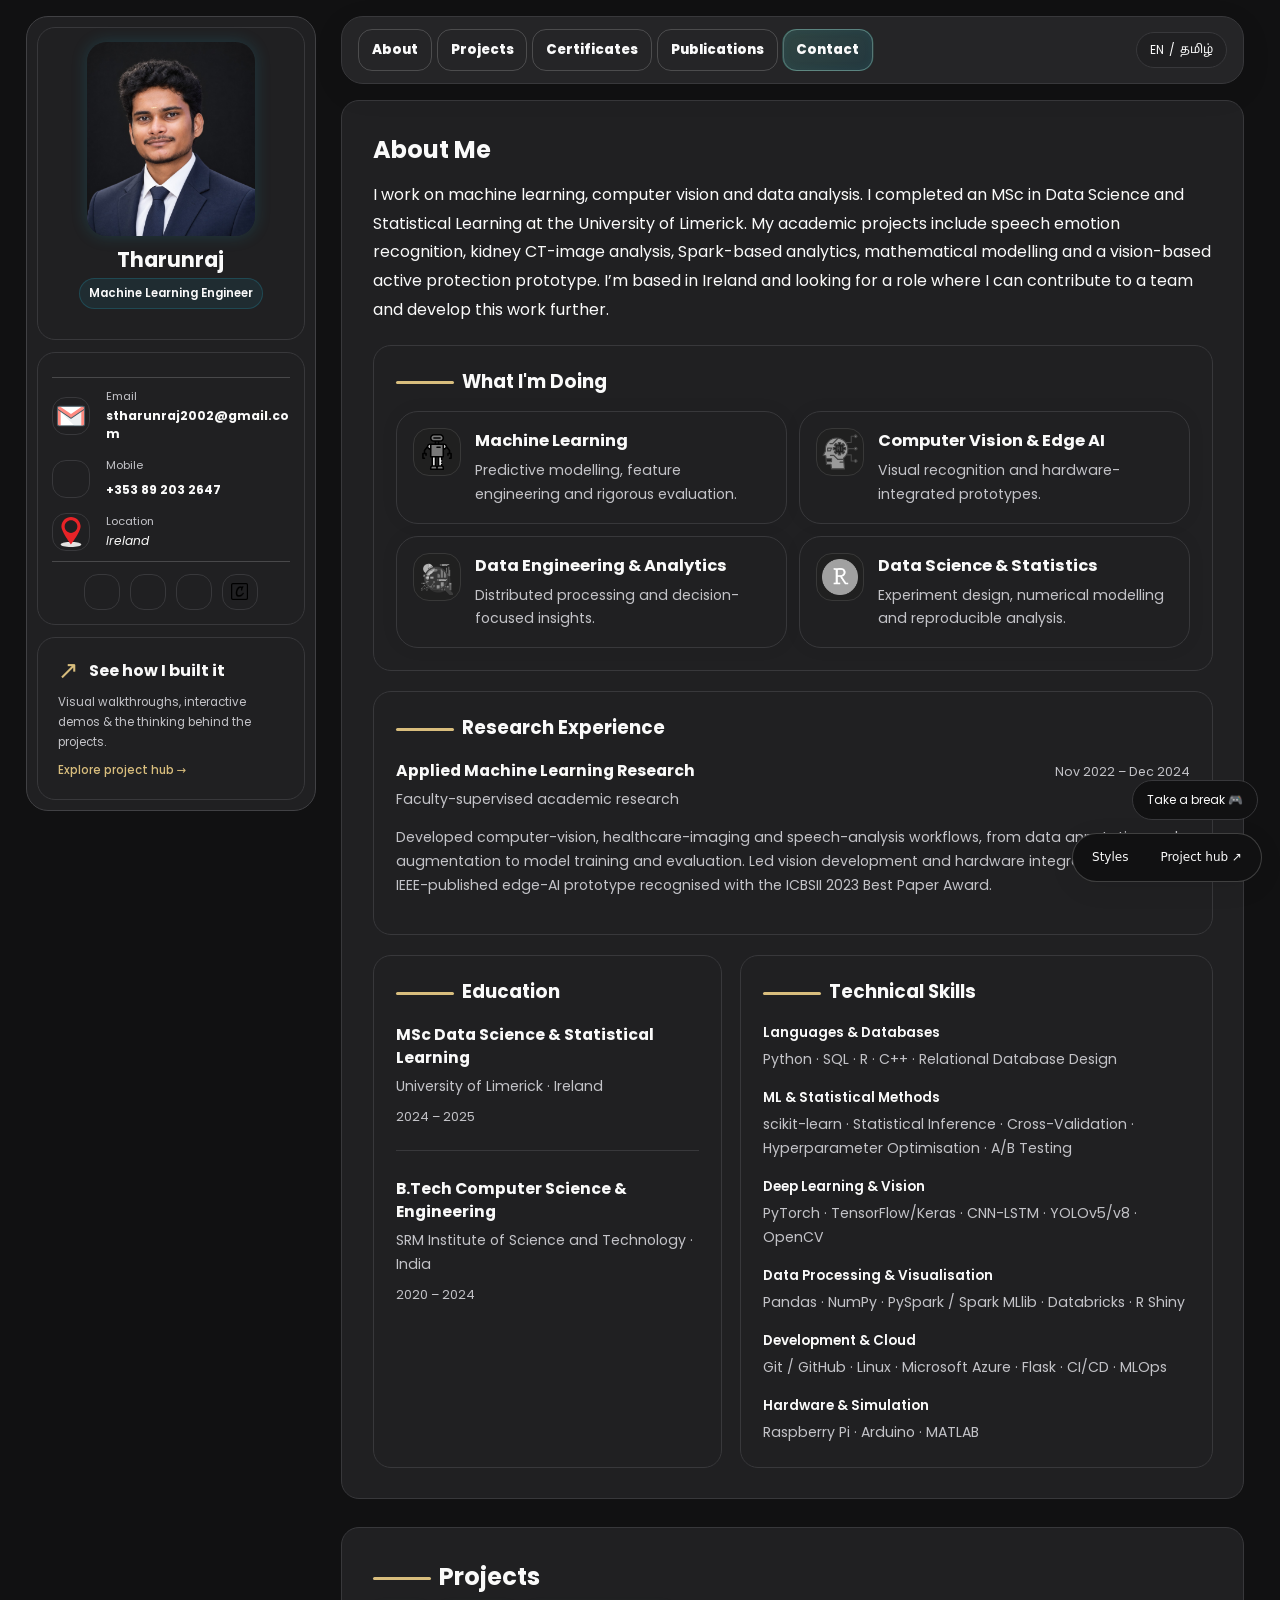
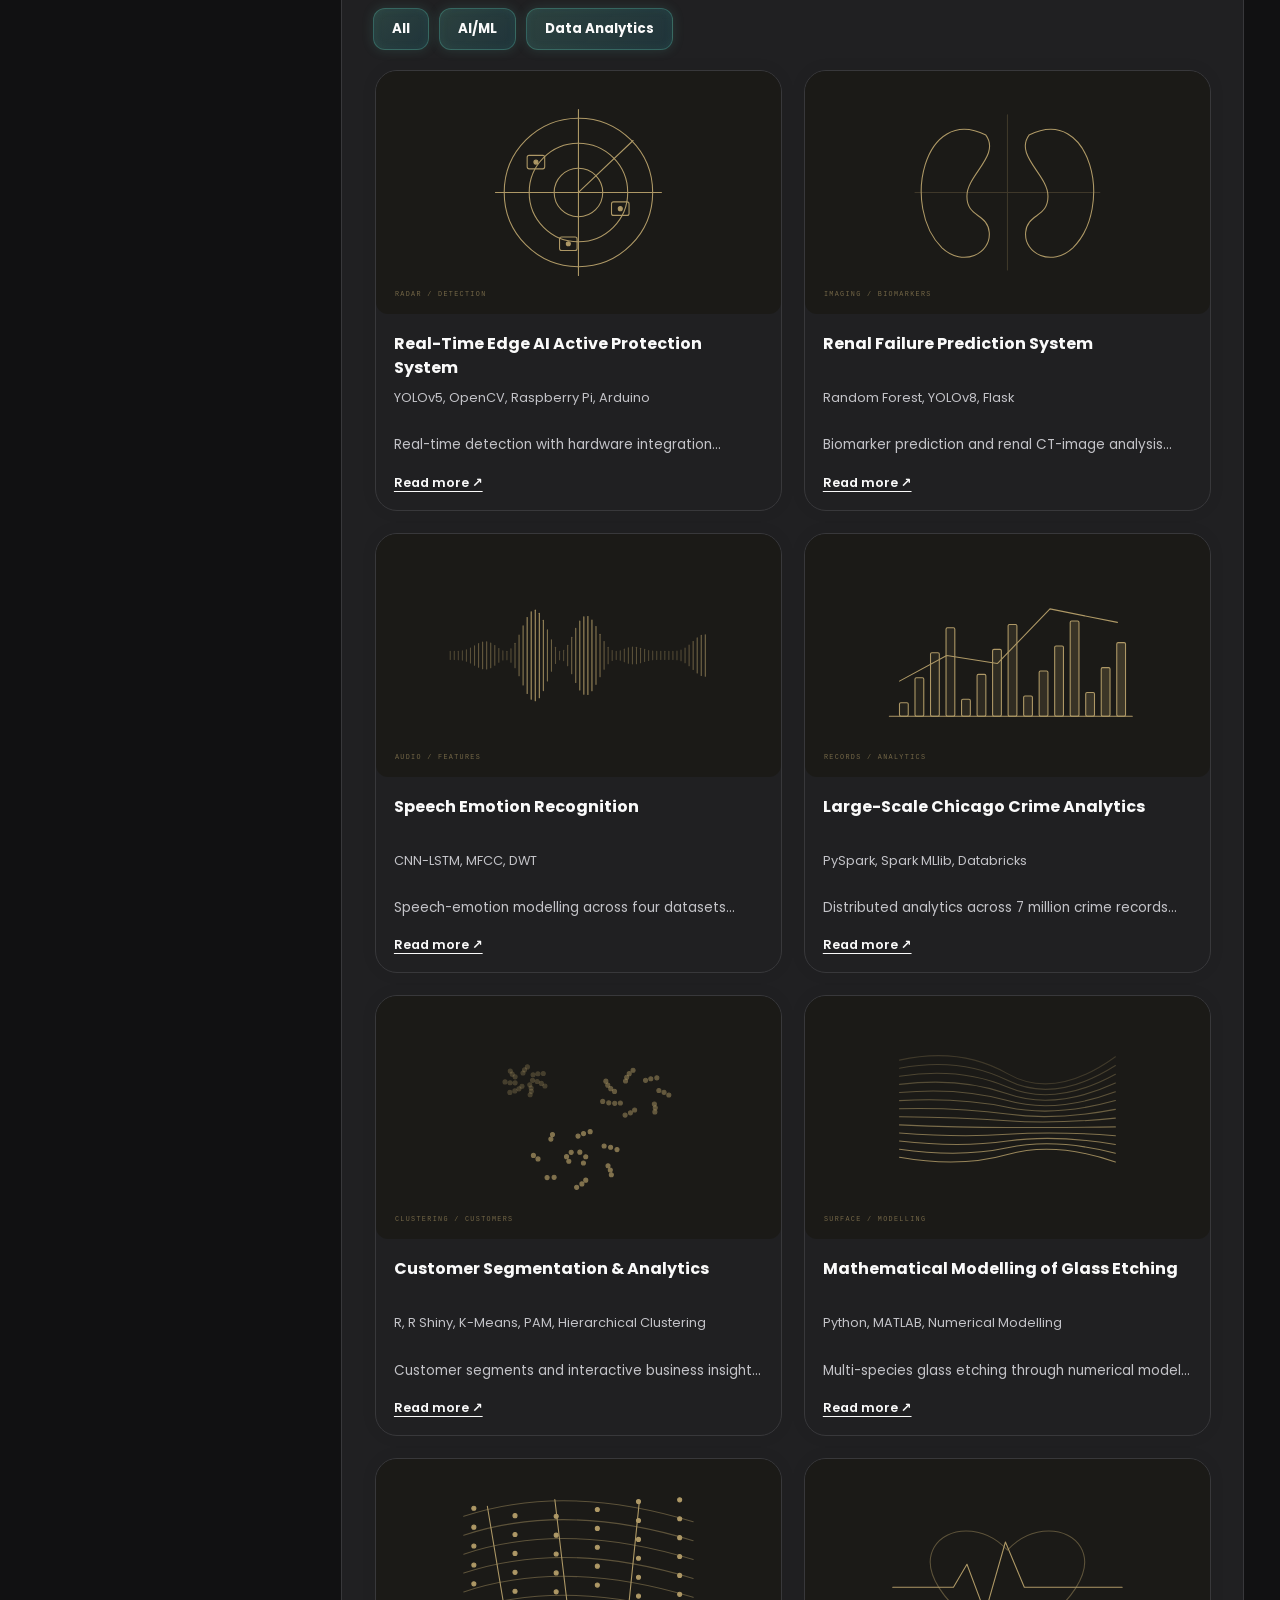
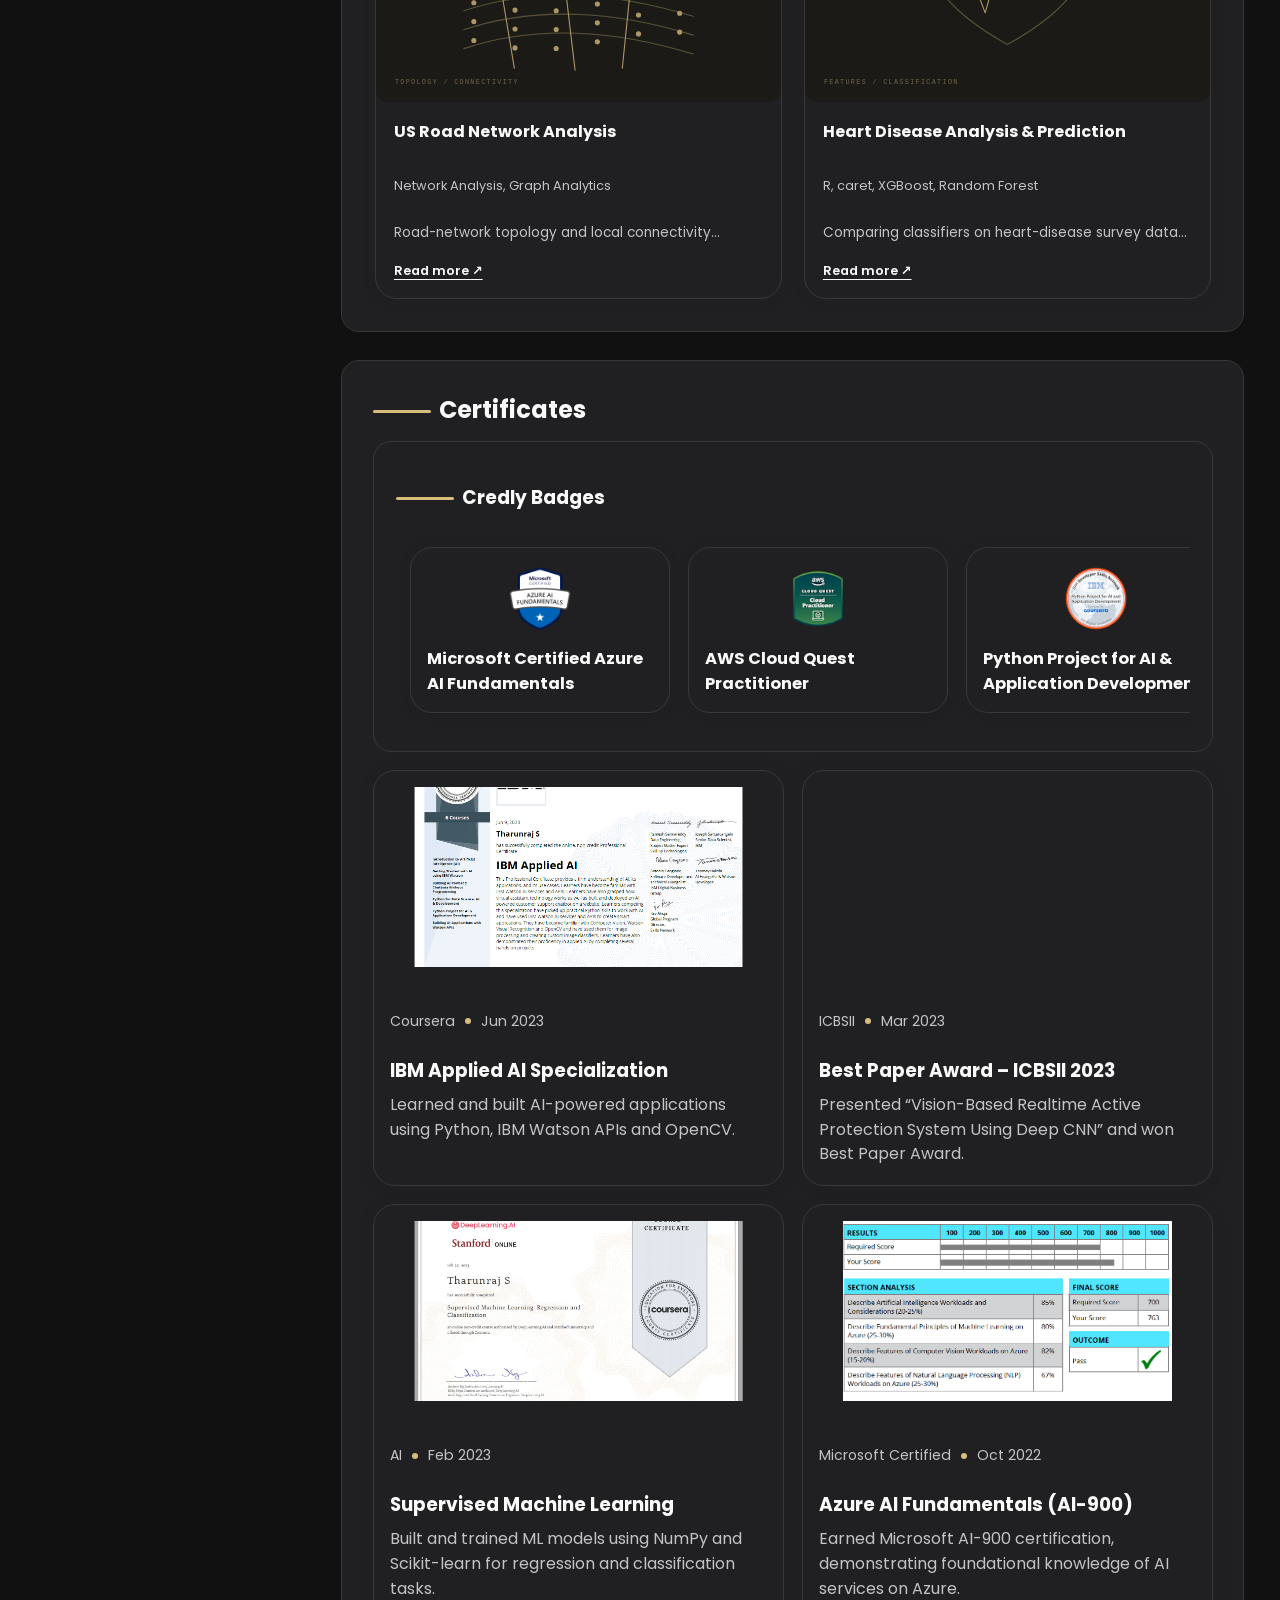
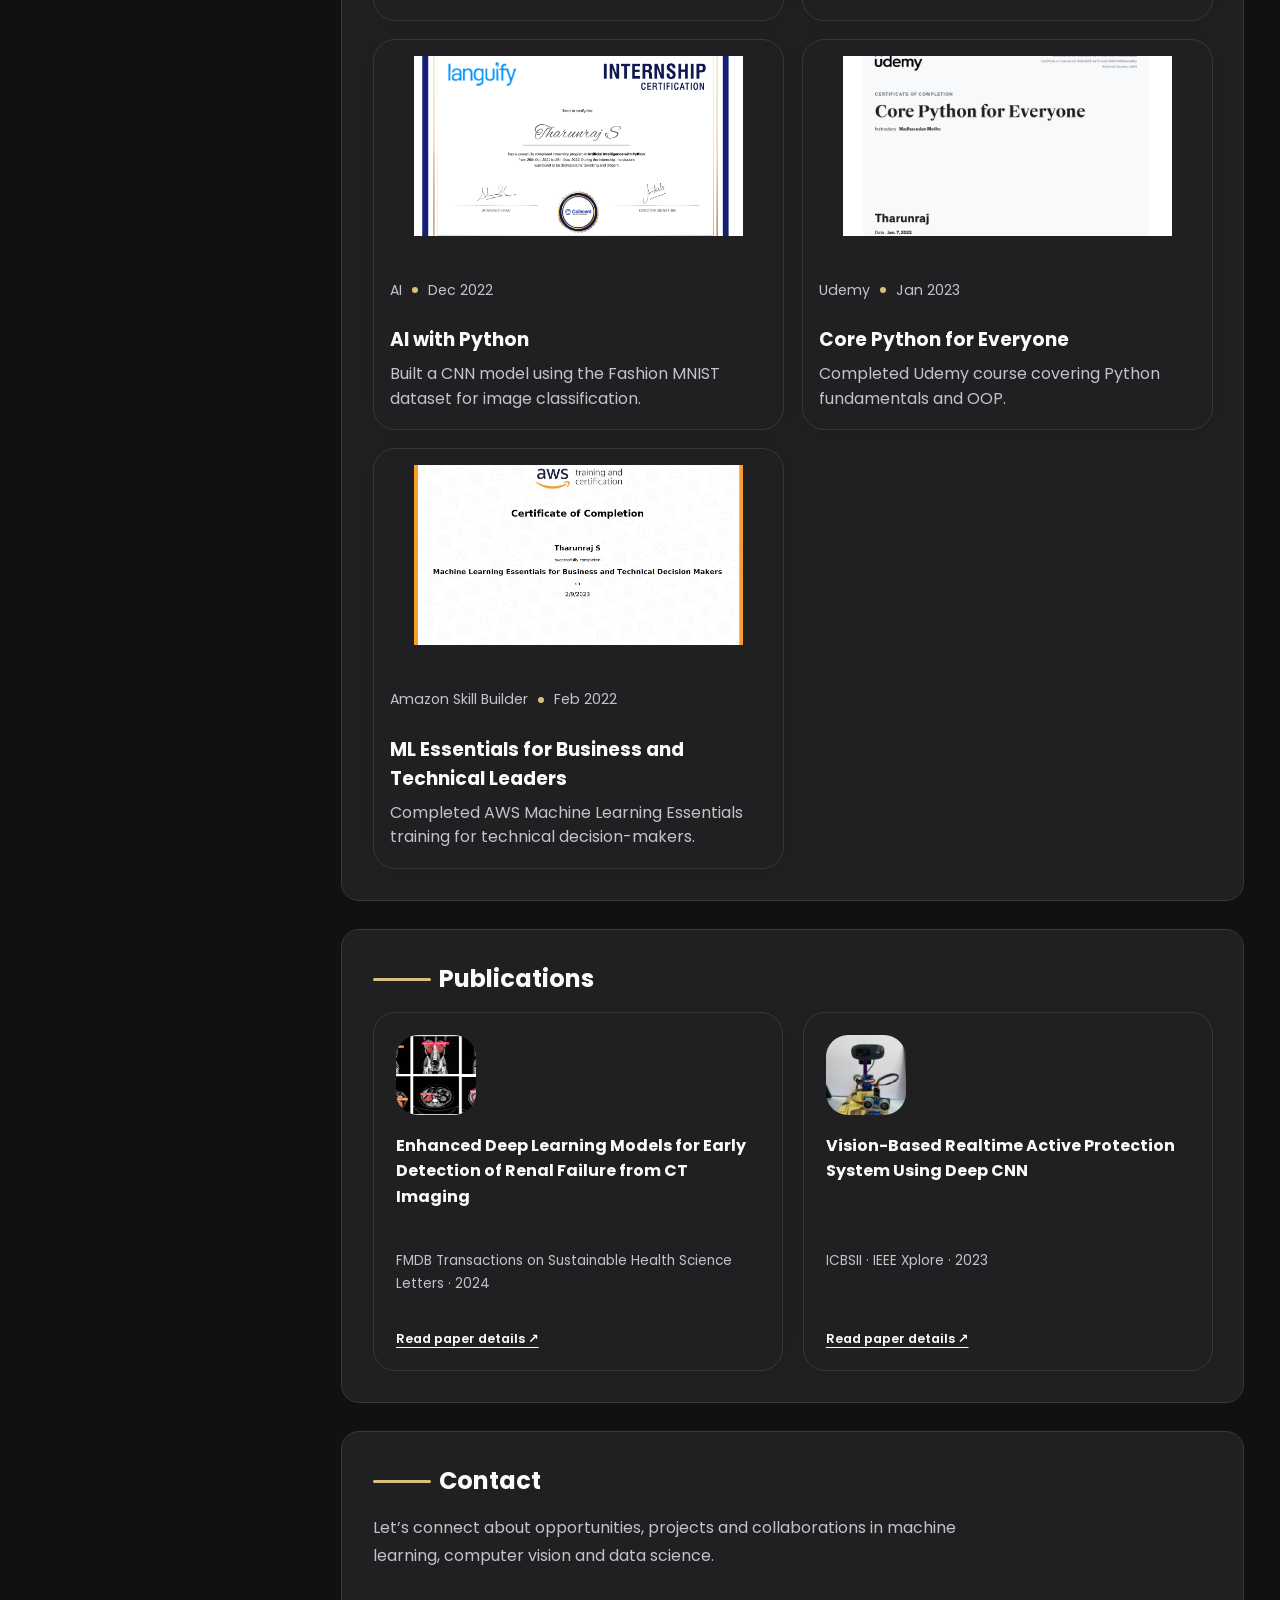
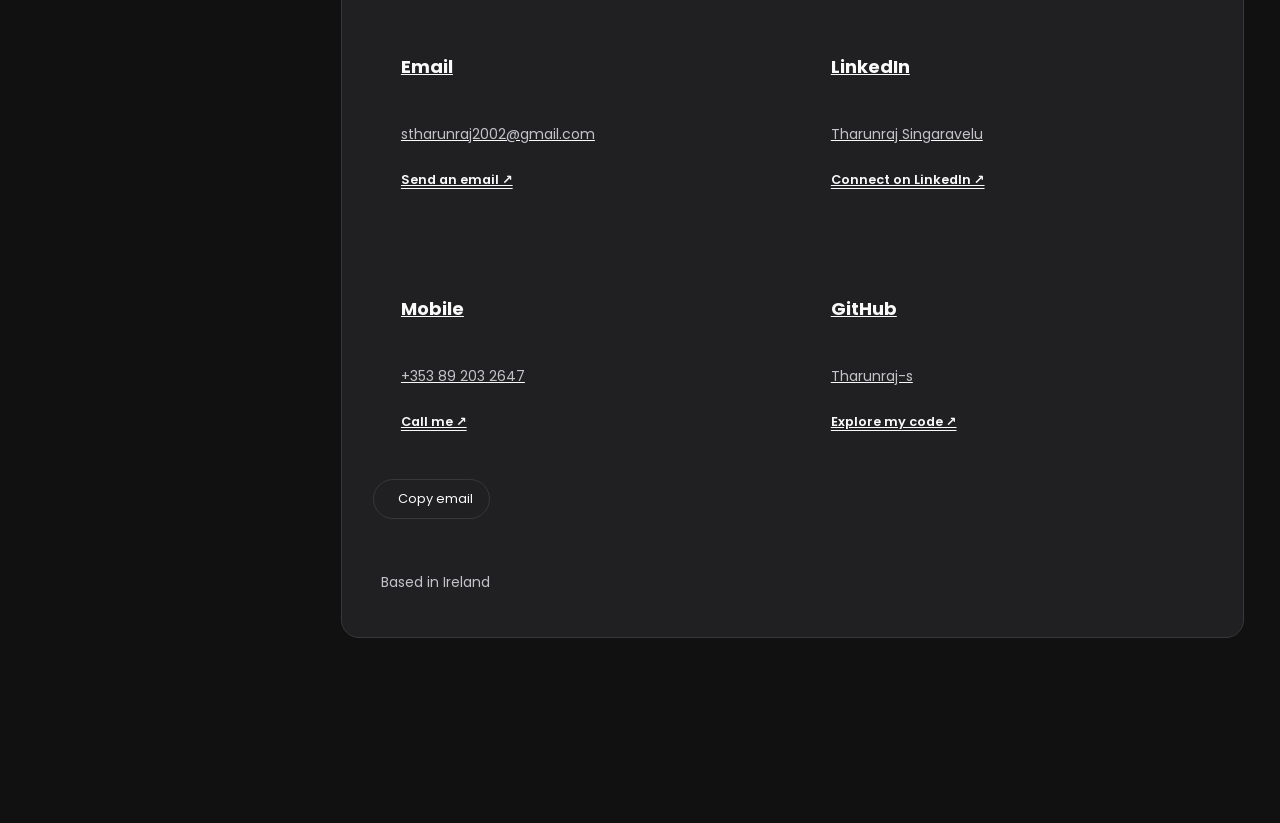
==== classic.html @ 97f5fb5a "Add five portfolio styles with shared project details, artwork and navigation" ====
<!doctype html>
<html lang="en">

<head>
  <meta charset="UTF-8">
  <meta http-equiv="X-UA-Compatible" content="IE=edge">
  <meta name="viewport" content="width=device-width, initial-scale=1.0">

  <title>Tharunraj Singaravelu | Machine Learning &amp; Data Science</title>
  <meta name="description" content="Tharunraj Singaravelu — MSc in Data Science and Statistical Learning. Machine learning, computer vision, edge AI and large-scale analytics projects. ICBSII 2023 Best Paper recipient.">

  <!-- 🔹 Favicon -->
  <link rel="shortcut icon" href="./assets/imgs/my-avatar.svg" type="image/x-icon">

  <!-- 🔹 Custom CSS -->
  <link rel="stylesheet" href="./assets/css/style.css?v=20261022-about-width-v2">

  <!-- 🔹 Google Fonts -->
  <link rel="preconnect" href="https://fonts.googleapis.com">
  <link rel="preconnect" href="https://fonts.gstatic.com" crossorigin>
  <link href="https://fonts.googleapis.com/css2?family=Poppins:wght@300;400;500;600&amp;family=Noto+Sans+Tamil:wght@400;500;600;700&amp;display=swap" rel="stylesheet">

  <!-- 🔹 Ionicons (v7) -->
  <script type="module" src="https://unpkg.com/ionicons@7.1.0/dist/ionicons/ionicons.esm.js"></script>
  <script nomodule src="https://unpkg.com/ionicons@7.1.0/dist/ionicons/ionicons.js"></script>
<style>
.profile-section {margin-top:32px}
.profile-section p {margin-bottom:20px}
.project-description {color:var(--muted);font-size:13px;line-height:1.8;margin:12px 0}
.project-detail-link {display:inline-block;font-size:13px;color:var(--text);text-decoration:underline;margin-bottom:12px}
.project-card {height:100%}
.publication-preview p {line-height:1.7}
@media(max-width:480px){.navbar-list{gap:12px}.navbar-link{font-size:12px}}
.contact-intro{color:var(--muted);line-height:1.8;margin-bottom:24px;max-width:650px}
.contact-grid{display:grid;grid-template-columns:repeat(2,minmax(0,1fr));gap:20px}
.contact-page-card{display:flex;flex-direction:column;align-items:flex-start;gap:12px;padding:28px;border:1px solid var(--glass-border);border-radius:22px;color:var(--text);transition:transform .2s}
.contact-page-card:hover{transform:translateY(-3px)}
.contact-page-card:focus-visible{outline:2px solid var(--accent);outline-offset:4px}
.contact-page-card>ion-icon{font-size:30px;color:var(--accent)}
.contact-page-card h3{font-size:18px}.contact-page-card p{color:var(--muted);overflow-wrap:anywhere;font-size:14px}.contact-page-card .card-read{margin-top:auto}
.contact-location{display:flex;gap:8px;align-items:center;color:var(--muted);margin-top:24px;font-size:14px}
@media(max-width:580px){.contact-grid{grid-template-columns:1fr}.navbar-list{gap:6px;flex-wrap:wrap}.navbar-link{padding:10px 8px;font-size:11px}}
/* A closer mobile profile frame, with room between both layers. */
@media(max-width:992px){.sidebar{padding:10px}}

</style>
<link rel="stylesheet" href="assets/css/shared.css?v=1"><link rel="stylesheet" href="assets/css/classic.css?v=1"></head>

<body data-layout="classic">

  <!-- 🌗 Theme Toggle (persists via localStorage) -->
  <button id="theme-toggle" class="theme-toggle theme-picker-toggle" aria-label="Choose a theme" aria-expanded="false" aria-controls="theme-picker"><ion-icon name="color-palette-outline"></ion-icon><span>Themes</span></button>
<section id="theme-picker" class="theme-picker glass-layer" aria-label="Theme picker" hidden><div class="theme-picker-header"><div><p class="theme-eyebrow">MAKE IT YOURS</p><h2>Choose your atmosphere</h2></div><button id="theme-picker-close" aria-label="Close theme picker">×</button></div><div class="theme-options"><button class="theme-option" type="button" data-theme-choice="arctic" aria-pressed="false"><span class="theme-swatch" style="--swatch-bg:#edf5fa;--swatch-accent:#229fba"><i></i><i></i><i></i></span><span><strong>Arctic Glass</strong><small>Frosted blue · airy</small></span><span class="theme-check" aria-hidden="true">✓</span></button><button class="theme-option" type="button" data-theme-choice="velvet" aria-pressed="false"><span class="theme-swatch" style="--swatch-bg:#200d14;--swatch-accent:#e47787"><i></i><i></i><i></i></span><span><strong>Velvet Crimson</strong><small>Burgundy glass · scarlet glow</small></span><span class="theme-check" aria-hidden="true">✓</span></button><button class="theme-option" type="button" data-theme-choice="obsidian" aria-pressed="false"><span class="theme-swatch" style="--swatch-bg:#0b0c0e;--swatch-accent:#c5a66a"><i></i><i></i><i></i></span><span><strong>Obsidian Gold</strong><small>Ink black · brushed gold</small></span><span class="theme-check" aria-hidden="true">✓</span></button><button class="theme-option" type="button" data-theme-choice="champagne" aria-pressed="false"><span class="theme-swatch" style="--swatch-bg:#f5f0e7;--swatch-accent:#9b793f"><i></i><i></i><i></i></span><span><strong>Champagne Glass</strong><small>Warm ivory · soft gold</small></span><span class="theme-check" aria-hidden="true">✓</span></button><button class="theme-option" type="button" data-theme-choice="amethyst" aria-pressed="false"><span class="theme-swatch" style="--swatch-bg:#130f1b;--swatch-accent:#b39bd4"><i></i><i></i><i></i></span><span><strong>Amethyst Glass</strong><small>Deep plum · lilac light</small></span><span class="theme-check" aria-hidden="true">✓</span></button><button class="theme-option" type="button" data-theme-choice="cobalt" aria-pressed="false"><span class="theme-swatch" style="--swatch-bg:#0a1429;--swatch-accent:#86aafa"><i></i><i></i><i></i></span><span><strong>Cobalt Studio</strong><small>Navy glass · electric blue</small></span><span class="theme-check" aria-hidden="true">✓</span></button><button class="theme-option" type="button" data-theme-choice="emerald" aria-pressed="false"><span class="theme-swatch" style="--swatch-bg:#081610;--swatch-accent:#73bd99"><i></i><i></i><i></i></span><span><strong>Emerald Glass</strong><small>Forest glass · quiet emerald</small></span><span class="theme-check" aria-hidden="true">✓</span></button><button class="theme-option" type="button" data-theme-choice="graphite" aria-pressed="false"><span class="theme-swatch" style="--swatch-bg:#181b1e;--swatch-accent:#bacbd5"><i></i><i></i><i></i></span><span><strong>Graphite Glass</strong><small>Smoked charcoal · silver</small></span><span class="theme-check" aria-hidden="true">✓</span></button></div><p class="theme-picker-note">Preview instantly. Your choice stays saved on this device.</p></section>

  <div id="language-wave" aria-hidden="true" hidden></div>
  <main>

    <!-- 🧊 SIDEBAR -->
    <aside class="sidebar glass-effect" data-sidebar>

      <!-- 📇 Profile block -->
      <div class="sidebar-info glass-layer">

        <figure class="avatar-box">
          <img src="./assets/imgs/profile-photo.jpg" alt="Tharunraj Singaravelu" width="152" height="176">
        </figure>

        <div class="info-content">
          <h1 class="name" title="Tharunraj Singaravelu">Tharunraj</h1>
          <p class="title"><span class="role-tag">Machine Learning Engineer</span></p>
        </div>

        <!-- Toggle contacts visibility (mobile) -->
        <button class="info_more-btn" data-sidebar-btn aria-expanded="false" aria-controls="profile-contacts">
          <span>Show Contacts</span>
          <ion-icon name="chevron-down"></ion-icon>
        </button>
      </div>

      <!-- 📬 Contacts -->
      <div id="profile-contacts" class="sidebar-info_more glass-layer">

        <div class="separator"></div>

        <ul class="contacts-list">

          <!-- ✉️ Email -->
          <li class="contact-item">
            <div class="icon-box neon-glow">
              <img src="./assets/imgs/gmail.svg" alt="Email" width="30">
            </div>
            <div class="contact-info">
              <p class="contact-title">Email</p>
              <a href="mailto:stharunraj2002@gmail.com" class="contact-link">
                stharunraj2002@gmail.com
              </a>
            </div>
          </li>

          <li class="contact-item">
            <div class="icon-box neon-glow"><ion-icon name="call-outline" aria-hidden="true"></ion-icon></div>
            <div class="contact-info"><p class="contact-title">Mobile</p><a href="tel:+353892032647" class="contact-link">+353 89 203 2647</a></div>
          </li>

          <!-- 📍 Location -->
          <li class="contact-item">
            <div class="icon-box neon-glow">
              <img src="./assets/imgs/location.svg" alt="Location" width="30">
            </div>
            <div class="contact-info">
              <p class="contact-title">Location</p>
              <address>Ireland</address>
            </div>
          </li>

        </ul>

        <div class="separator"></div>

        <!-- 🌐 Social Links -->
        <ul class="social-list">
          <li class="social-item">
            <a href="https://www.linkedin.com/in/tharunraj-s/" target="_blank" class="social-link neon-glow" rel="noopener">
              <ion-icon name="logo-linkedin"></ion-icon>
            </a>
          </li>

          <li class="social-item">
            <a href="https://github.com/Tharunraj-s" target="_blank" class="social-link neon-glow" rel="noopener">
              <ion-icon name="logo-github"></ion-icon>
            </a>
          </li>

          <li class="social-item">
            <a href="https://instagram.com/tharunraj._.s" target="_blank" class="social-link neon-glow" rel="noopener">
              <ion-icon name="logo-instagram"></ion-icon>
            </a>
          </li>

          <li class="social-item">
            <a href="https://www.credly.com/users/tharunraj-s" target="_blank" class="social-link neon-glow" rel="noopener">
              <img src="./assets/imgs/credly.png" alt="Credly" width="23">
            </a>
          </li>
        </ul>

      </div>
    </aside>

    <!-- 🌐 MAIN CONTENT -->
    <div class="main-content">

      <!-- 🧭 NAVBAR (SPA section switcher) -->
      <nav class="navbar glass-effect neon-border" aria-label="Primary">
        <div class="language-toolbar"><button id="language-toggle" type="button" aria-label="Switch to Tamil" aria-pressed="false"><span lang="en">EN</span><span aria-hidden="true"> / </span><span lang="ta">தமிழ்</span></button></div>
        <ul class="navbar-list">
          <li class="navbar-item"><button class="navbar-link active" data-nav-link data-nav-target="about">About</button></li>
          <li class="navbar-item"><button class="navbar-link" data-nav-link data-nav-target="projects">Projects</button></li>
          <li class="navbar-item"><button class="navbar-link" data-nav-link data-nav-target="certificates">Certificates</button></li>
          <li class="navbar-item"><button class="navbar-link" data-nav-link data-nav-target="publications">Publications</button></li>
          <li class="navbar-item"><button class="navbar-link" data-nav-link data-nav-target="contact">Contact</button></li>
        </ul>
      </nav>

      <!-- =====================
           🧑‍💻 ABOUT
           ===================== -->
      <article class="about active glass-layer" data-page="about">

        <header>
          <h2 class="h2 article-title neon-text">About Me</h2>
        </header>

        <section class="about-text intro-summary"><p>I work on machine learning, computer vision and data analysis. I completed an MSc in Data Science and Statistical Learning at the University of Limerick. My academic projects include speech emotion recognition, kidney CT-image analysis, Spark-based analytics, mathematical modelling and a vision-based active protection prototype. I’m based in Ireland and looking for a role where I can contribute to a team and develop this work further.</p></section><section class="service glass-layer profile-card"><h3 class="h3 service-title"><span class="glow-line"></span>What I'm Doing</h3><ul class="service-list"><li class="service-item"><div class="service-icon-box"><img src="./assets/imgs/ML.svg" alt="" width="44"></div><div class="service-content-box"><h4 class="service-item-title">Machine Learning</h4><p class="service-item-text">Predictive modelling, feature engineering and rigorous evaluation.</p></div></li><li class="service-item"><div class="service-icon-box"><img src="./assets/imgs/ai-brain-management.svg" alt="" width="44"></div><div class="service-content-box"><h4 class="service-item-title">Computer Vision &amp; Edge AI</h4><p class="service-item-text">Visual recognition and hardware-integrated prototypes.</p></div></li><li class="service-item"><div class="service-icon-box"><img src="./assets/imgs/ds2.png" alt="" width="44"></div><div class="service-content-box"><h4 class="service-item-title">Data Engineering &amp; Analytics</h4><p class="service-item-text">Distributed processing and decision-focused insights.</p></div></li><li class="service-item"><div class="service-icon-box"><img src="./assets/imgs/R.png" alt="" width="44"></div><div class="service-content-box"><h4 class="service-item-title">Data Science &amp; Statistics</h4><p class="service-item-text">Experiment design, numerical modelling and reproducible analysis.</p></div></li></ul></section><section class="service glass-layer profile-card"><h3 class="h3 service-title"><span class="glow-line"></span>Research Experience</h3><div class="experience-entry"><div class="entry-top"><h4>Applied Machine Learning Research</h4><span class="entry-date">Nov 2022 – Dec 2024</span></div><p class="entry-meta">Faculty-supervised academic research</p><p>Developed computer-vision, healthcare-imaging and speech-analysis workflows, from data annotation and augmentation to model training and evaluation. Led vision development and hardware integration for an IEEE-published edge-AI prototype recognised with the ICBSII 2023 Best Paper Award.</p></div></section><div class="profile-grid"><section class="service glass-layer profile-card"><h3 class="h3 service-title"><span class="glow-line"></span>Education</h3><div class="education-entry" data-keep-english><h4>MSc Data Science &amp; Statistical Learning</h4><p>University of Limerick · Ireland</p><span class="entry-date">2024 – 2025</span></div><div class="education-entry" data-keep-english><h4>B.Tech Computer Science &amp; Engineering</h4><p>SRM Institute of Science and Technology · India</p><span class="entry-date">2020 – 2024</span></div></section><section class="service glass-layer profile-card" data-keep-english><h3 class="h3 service-title"><span class="glow-line"></span>Technical Skills</h3><dl class="skills-grid" data-keep-english><div class="skill-group"><dt>Languages &amp; Databases</dt><dd>Python · SQL · R · C++ · Relational Database Design</dd></div><div class="skill-group"><dt>ML &amp; Statistical Methods</dt><dd>scikit-learn · Statistical Inference · Cross-Validation · Hyperparameter Optimisation · A/B Testing</dd></div><div class="skill-group"><dt>Deep Learning &amp; Vision</dt><dd>PyTorch · TensorFlow/Keras · CNN-LSTM · YOLOv5/v8 · OpenCV</dd></div><div class="skill-group"><dt>Data Processing &amp; Visualisation</dt><dd>Pandas · NumPy · PySpark / Spark MLlib · Databricks · R Shiny</dd></div><div class="skill-group"><dt>Development &amp; Cloud</dt><dd>Git / GitHub · Linux · Microsoft Azure · Flask · CI/CD · MLOps</dd></div><div class="skill-group"><dt>Hardware &amp; Simulation</dt><dd>Raspberry Pi · Arduino · MATLAB</dd></div></dl></section></div>
      </article>

      <!-- =====================
           🧱 PROJECTS
           ===================== -->
      <article class="portfolio glass-layer" data-page="projects">

        <header>
          <h2 class="h2 article-title neon-text"><span class="glow-line"></span>Projects</h2>
        </header>

        <section class="projects">

          <!-- 🧭 Filter bar -->
          <ul class="filter-list" aria-label="Project filters">
            <li class="filter-item"><button class="active neon-btn" data-filter-btn data-filter-category="all">All</button></li>
            <li class="filter-item"><button class="neon-btn" data-filter-btn data-filter-category="ai/ml">AI/ML</button></li>
            <li class="filter-item"><button class="neon-btn" data-filter-btn data-filter-category="data analytics">Data Analytics</button></li>
            
          </ul>

          <!-- 🔽 Mobile dropdown -->
          <div class="filter-select-box">
            <button class="filter-select" data-select>
              <div class="select-value" data-selecct-value>Select category</div>
              <div class="select-icon"><ion-icon name="chevron-down"></ion-icon></div>
            </button>

            <ul class="select-list">
              <li class="select-item"><button data-select-item>All</button></li>
              <li class="select-item"><button data-select-item>AI/ML</button></li>
              <li class="select-item"><button data-select-item>Data Analytics</button></li>
              
            </ul>
          </div>

          <!-- 🎨 Project grid -->
          <ul class="project-list" aria-label="Project list">
<li class="project-item active" data-filter-item data-category="ai/ml"><button type="button" class="project-card project-modal-card" data-modal-item aria-label="Read about Real-Time Edge AI Active Protection System"><figure class="project-img"><img data-modal-avatar src="./assets/imgs/VisionBasedAPS.jpg" alt="Real-Time Edge AI Active Protection System" loading="lazy" decoding="async"></figure><div class="project-content"><h3 class="project-title" data-modal-title>Real-Time Edge AI Active Protection System</h3><p class="project-category">YOLOv5, OpenCV, Raspberry Pi, Arduino</p><p class="project-description">Real-time detection with hardware integration…</p><span class="card-read">Read more ↗</span></div><div class="project-full-description" data-modal-text><p>Led computer-vision development in a five-member team, from annotation and model experimentation to servo-controlled target alignment. IEEE publication and ICBSII 2023 Best Paper Award.</p><span class="project-detail-link" rel="noopener">View project ↗</span></div></button></li>
<li class="project-item active" data-filter-item data-category="ai/ml"><button type="button" class="project-card project-modal-card" data-modal-item aria-label="Read about Renal Failure Prediction System"><figure class="project-img"><img data-modal-avatar src="./assets/imgs/RFD.png" alt="Renal Failure Prediction System" loading="lazy" decoding="async"></figure><div class="project-content"><h3 class="project-title" data-modal-title>Renal Failure Prediction System</h3><p class="project-category">Random Forest, YOLOv8, Flask</p><p class="project-description">Biomarker prediction and renal CT-image analysis…</p><span class="card-read">Read more ↗</span></div><div class="project-full-description" data-modal-text><p>Academic workflow integrating 24 biomarker features and kidney CT-image analysis in a Flask interface. Compared classical classifiers and a PyTorch biomarker CNN, alongside YOLO image analysis. The interface presents both outputs; it is not a calibrated joint prediction model or a clinically validated system.</p><span class="project-detail-link" rel="noopener">Code, report &amp; recorded results ↗</span><span class="project-detail-link">Explore the visual walkthrough ↗</span></div></button></li>
<li class="project-item active" data-filter-item data-category="ai/ml"><button type="button" class="project-card project-modal-card" data-modal-item aria-label="Read about Speech Emotion Recognition"><figure class="project-img"><img data-modal-avatar src="./assets/imgs/HSER.png" alt="Speech Emotion Recognition" loading="lazy" decoding="async"></figure><div class="project-content"><h3 class="project-title" data-modal-title>Speech Emotion Recognition</h3><p class="project-category">CNN-LSTM, MFCC, DWT</p><p class="project-description">Speech-emotion modelling across four datasets…</p><span class="card-read">Read more ↗</span></div><div class="project-full-description" data-modal-text><p>Explored MFCC and DWT features with LSTM, CNN-LSTM and related architectures across TESS, CREMA-D, SAVEE and RAVDESS. Recorded CNN-LSTM validation accuracy ranged from 48.96% on CREMA-D to 99.64% on TESS. The maintained desktop prototype uses a separate MFCC-only LSTM checkpoint.</p><span class="project-detail-link" rel="noopener">Code, report &amp; experiment figures ↗</span><span class="project-detail-link">Explore the visual walkthrough ↗</span></div></button></li>
<li class="project-item active" data-filter-item data-category="data analytics"><button type="button" class="project-card project-modal-card" data-modal-item aria-label="Read about Large-Scale Chicago Crime Analytics"><figure class="project-img"><img data-modal-avatar src="./assets/imgs/chicago-crime-cover-v2.jpg" alt="Large-Scale Chicago Crime Analytics" loading="lazy" decoding="async"></figure><div class="project-content"><h3 class="project-title" data-modal-title>Large-Scale Chicago Crime Analytics</h3><p class="project-category">PySpark, Spark MLlib, Databricks</p><p class="project-description">Distributed analytics across 7 million crime records…</p><span class="card-read">Read more ↗</span></div><div class="project-full-description" data-modal-text><p>Group coursework using PySpark and Databricks for cleaning, exploratory analysis and Random Forest classification of recorded incident categories. Compared numeric, text and combined features. The repository contains the report, notebooks and Databricks export; historical scores are separate from the subsequently corrected pipeline.</p><span class="project-detail-link" rel="noopener">Code, group report &amp; notebooks ↗</span><span class="project-detail-link">Explore the visual walkthrough ↗</span></div></button></li>
<li class="project-item active" data-filter-item data-category="data analytics"><button type="button" class="project-card project-modal-card" data-modal-item aria-label="Read about Customer Segmentation &amp; Analytics"><figure class="project-img"><img data-modal-avatar src="./assets/imgs/customer-segmentation-cover-v2.jpg" alt="Customer Segmentation &amp; Analytics" loading="lazy" decoding="async"></figure><div class="project-content"><h3 class="project-title" data-modal-title>Customer Segmentation &amp; Analytics</h3><p class="project-category">R, R Shiny, K-Means, PAM, Hierarchical Clustering</p><p class="project-description">Customer segments and interactive business insights…</p><span class="card-read">Read more ↗</span></div><div class="project-full-description" data-modal-text><p>Compared clustering methods, analysed customer lifetime value and experimental outcomes, and presented results through an interactive R Shiny application.</p><span class="project-detail-link" rel="noopener">View project ↗</span></div></button></li>
<li class="project-item active" data-filter-item data-category="data analytics"><button type="button" class="project-card project-modal-card" data-modal-item aria-label="Read about Mathematical Modelling of Glass Etching"><figure class="project-img"><img data-modal-avatar src="./assets/imgs/glass-etching-cover-v2.jpg" alt="Mathematical Modelling of Glass Etching" loading="lazy" decoding="async"></figure><div class="project-content"><h3 class="project-title" data-modal-title>Mathematical Modelling of Glass Etching</h3><p class="project-category">Python, MATLAB, Numerical Modelling</p><p class="project-description">Multi-species glass etching through numerical models…</p><span class="card-read">Read more ↗</span></div><div class="project-full-description" data-modal-text><p>MSc thesis exploring multi-species glass etching through MATLAB differential-equation models and an exploratory Python lattice simulation. The public release includes run instructions and model limitations.</p><span class="project-detail-link" rel="noopener">View project ↗</span></div></button></li>
<li class="project-item active" data-filter-item data-category="data analytics"><button type="button" class="project-card project-modal-card" data-modal-item aria-label="Read about US Road Network Analysis"><figure class="project-img"><img data-modal-avatar src="./assets/imgs/us-road-network-cover-v2.jpg" alt="US Road Network Analysis" loading="lazy" decoding="async"></figure><div class="project-content"><h3 class="project-title" data-modal-title>US Road Network Analysis</h3><p class="project-category">Network Analysis, Graph Analytics</p><p class="project-description">Road-network topology and local connectivity…</p><span class="card-read">Read more ↗</span></div><div class="project-full-description" data-modal-text><p>Explored US road-network connectivity using degree distributions, complementary cumulative distributions, local clustering coefficients and six-hop neighbourhood visualisations in R.</p><span class="project-detail-link" rel="noopener">View project ↗</span></div></button></li>
<li class="project-item active" data-filter-item data-category="ai/ml"><button type="button" class="project-card project-modal-card" data-modal-item aria-label="Read about Heart Disease Analysis &amp; Prediction"><figure class="project-img"><img data-modal-avatar src="./assets/imgs/heart-disease-cover-v2.jpg" alt="Heart Disease Analysis &amp; Prediction" loading="lazy" decoding="async"></figure><div class="project-content"><h3 class="project-title" data-modal-title>Heart Disease Analysis &amp; Prediction</h3><p class="project-category">R, caret, XGBoost, Random Forest</p><p class="project-description">Comparing classifiers on heart-disease survey data…</p><span class="card-read">Read more ↗</span></div><div class="project-full-description" data-modal-text><p>Compared XGBoost and Random Forest using stratified train/test splitting, cross-validation, ROC-AUC and feature importance. The curated release documents evaluation conventions and requires the original input dataset.</p><span class="project-detail-link" rel="noopener">View project ↗</span></div></button></li>
</ul>
        </section>
      </article>

      <!-- =====================
           🏅 CERTIFICATES
           Includes: Credly badges
           ===================== -->
      <article class="certificates glass-layer" data-page="certificates">

        <header>
          <h2 class="h2 article-title neon-text"><span class="glow-line"></span>Certificates</h2>
        </header>

        <!-- 🏅 Credly Badges (click to open modal) -->
        <section class="badges glass-layer">
          <h3 class="h3 badges-title neon-text"><span class="glow-line"></span>Credly Badges</h3>

          <ul class="badge-list has-scrollbar" aria-label="Credly badges">

            <li class="badge-item">
              <button class="badge-card" type="button" data-modal-item>
                <figure class="badge-logo neon-glow">
                  <img src="./assets/imgs/microsoft-certified-azure-ai-fundamentals.png" alt="Azure AI Fundamentals" width="64" data-modal-avatar>
                </figure>
                <h4 class="h4 badge-title" data-modal-title>Microsoft Certified Azure AI Fundamentals</h4>
                <div class="badge-desc" data-modal-text>
                  <p style="text-align:justify;">Credential earned via Credly.</p>
                </div>
              </button>
            </li>

            <li class="badge-item">
              <button class="badge-card" type="button" data-modal-item>
                <figure class="badge-logo neon-glow">
                  <img src="./assets/imgs/aws-cloud-quest-cloud-practitioner%20(1).png" alt="AWS Cloud Quest" width="64" data-modal-avatar>
                </figure>
                <h4 class="h4 badge-title" data-modal-title>AWS Cloud Quest Practitioner</h4>
                <div class="badge-desc" data-modal-text>
                  <p style="text-align:justify;">Credential earned via Credly.</p>
                </div>
              </button>
            </li>

            <li class="badge-item">
              <button class="badge-card" type="button" data-modal-item>
                <figure class="badge-logo neon-glow">
                  <img src="./assets/imgs/python-project-for-ai-and-application-development.png" alt="IBM Python Project" width="64" data-modal-avatar>
                </figure>
                <h4 class="h4 badge-title" data-modal-title>Python Project for AI &amp; Application Development</h4>
                <div class="badge-desc" data-modal-text>
                  <p style="text-align:justify;">Credential earned via Credly.</p>
                </div>
              </button>
            </li>

            <li class="badge-item">
              <button class="badge-card" type="button" data-modal-item>
                <figure class="badge-logo neon-glow">
                  <img src="./assets/imgs/python-for-data-science-and-ai.png" alt="Python for Data Science and AI" width="64" data-modal-avatar>
                </figure>
                <h4 class="h4 badge-title" data-modal-title>Python for Data Science and AI</h4>
                <div class="badge-desc" data-modal-text>
                  <p style="text-align:justify;">Credential earned via Credly.</p>
                </div>
              </button>
            </li>

            <li class="badge-item">
              <button class="badge-card" type="button" data-modal-item>
                <figure class="badge-logo neon-glow">
                  <img src="./assets/imgs/chatbot-building-essentials.png" alt="Chatbot Building Essentials" width="64" data-modal-avatar>
                </figure>
                <h4 class="h4 badge-title" data-modal-title>Chatbot Building Essentials</h4>
                <div class="badge-desc" data-modal-text>
                  <p style="text-align:justify;">Credential earned via Credly.</p>
                </div>
              </button>
            </li>

          </ul>
        </section>

        <!-- 🎓 Certificates list -->
        <section class="certificates-posts">
          <ul class="certificates-posts-list" aria-label="Certificates list">

            <li class="certificates-post-item">
              <a href="https://www.coursera.org/account/accomplishments/specialization/certificate/CCCBE6TTVYGC" target="_blank" class="certificate-link" rel="noopener">
                <figure class="certificates-banner-box neon-glow">
                  <img src="./assets/imgs/IBMAAI.png" alt="IBM Applied AI" loading="lazy" decoding="async">
                </figure>
                <div class="certificates-content">
                  <div class="certificates-meta">
                    <p class="certificates-category">Coursera</p>
                    <span class="dot"></span>
                    <time datetime="2023-06">Jun 2023</time>
                  </div>
                  <h3 class="h3 certificates-item-title">IBM Applied AI Specialization</h3>
                  <p class="certificates-text">Learned and built AI-powered applications using Python, IBM Watson APIs and OpenCV.</p>
                </div>
              </a>
            </li>

            <li class="certificates-post-item">
              <a href="./assets/imgs/ICBSII.pdf" target="_blank" class="certificate-link" rel="noopener">
                <figure class="certificates-banner-box neon-glow">
                  <img src="./assets/imgs/apsconf.png" alt="ICBSII Best Paper Award" loading="lazy" decoding="async">
                </figure>
                <div class="certificates-content">
                  <div class="certificates-meta">
                    <p class="certificates-category">ICBSII</p>
                    <span class="dot"></span>
                    <time datetime="2023-03">Mar 2023</time>
                  </div>
                  <h3 class="h3 certificates-item-title">Best Paper Award – ICBSII 2023</h3>
                  <p class="certificates-text">Presented “Vision-Based Realtime Active Protection System Using Deep CNN” and won Best Paper Award.</p>
                </div>
              </a>
            </li>

            <li class="certificates-post-item">
              <a href="https://www.coursera.org/account/accomplishments/certificate/C3RPCAPY8P2W" target="_blank" class="certificate-link" rel="noopener">
                <figure class="certificates-banner-box neon-glow">
                  <img src="./assets/imgs/coursera1.jpg" alt="Supervised Machine Learning" loading="lazy" decoding="async">
                </figure>
                <div class="certificates-content">
                  <div class="certificates-meta">
                    <p class="certificates-category">AI</p>
                    <span class="dot"></span>
                    <time datetime="2023-02">Feb 2023</time>
                  </div>
                  <h3 class="h3 certificates-item-title">Supervised Machine Learning</h3>
                  <p class="certificates-text">Built and trained ML models using NumPy and Scikit-learn for regression and classification tasks.</p>
                </div>
              </a>
            </li>

            <li class="certificates-post-item">
              <a href="https://learn.microsoft.com/en-us/users/tharunrajs-2195/transcript/dzq5bk8woy1pg9d" target="_blank" class="certificate-link" rel="noopener">
                <figure class="certificates-banner-box neon-glow">
                  <img src="./assets/imgs/ai900.png" alt="Azure AI Fundamentals" loading="lazy" decoding="async">
                </figure>
                <div class="certificates-content">
                  <div class="certificates-meta">
                    <p class="certificates-category">Microsoft Certified</p>
                    <span class="dot"></span>
                    <time datetime="2022-10">Oct 2022</time>
                  </div>
                  <h3 class="h3 certificates-item-title">Azure AI Fundamentals (AI-900)</h3>
                  <p class="certificates-text">Earned Microsoft AI-900 certification, demonstrating foundational knowledge of AI services on Azure.</p>
                </div>
              </a>
            </li>

            <li class="certificates-post-item">
              <a href="./assets/imgs/coin-2.png" target="_blank" class="certificate-link" rel="noopener">
                <figure class="certificates-banner-box neon-glow">
                  <img src="./assets/imgs/coin-2.png" alt="AI with Python" loading="lazy" decoding="async">
                </figure>
                <div class="certificates-content">
                  <div class="certificates-meta">
                    <p class="certificates-category">AI</p>
                    <span class="dot"></span>
                    <time datetime="2022-12">Dec 2022</time>
                  </div>
                  <h3 class="h3 certificates-item-title">AI with Python</h3>
                  <p class="certificates-text">Built a CNN model using the Fashion MNIST dataset for image classification.</p>
                </div>
              </a>
            </li>

            

            <li class="certificates-post-item">
              <a href="https://www.udemy.com/certificate/UC-902e4b06-ed73-4cd3-8984-f4b68eeea8be/" target="_blank" class="certificate-link" rel="noopener">
                <figure class="certificates-banner-box neon-glow">
                  <img src="./assets/imgs/Udemy.png" alt="Udemy Python" loading="lazy" decoding="async">
                </figure>
                <div class="certificates-content">
                  <div class="certificates-meta">
                    <p class="certificates-category">Udemy</p>
                    <span class="dot"></span>
                    <time datetime="2023-01">Jan 2023</time>
                  </div>
                  <h3 class="h3 certificates-item-title">Core Python for Everyone</h3>
                  <p class="certificates-text">Completed Udemy course covering Python fundamentals and OOP.</p>
                </div>
              </a>
            </li>

            

            <li class="certificates-post-item">
              <a href="./assets/imgs/AWS.jpg" target="_blank" class="certificate-link" rel="noopener">
                <figure class="certificates-banner-box neon-glow">
                  <img src="./assets/imgs/AWS.jpg" alt="AWS ML Essentials" loading="lazy" decoding="async">
                </figure>
                <div class="certificates-content">
                  <div class="certificates-meta">
                    <p class="certificates-category">Amazon Skill Builder</p>
                    <span class="dot"></span>
                    <time datetime="2022-02">Feb 2022</time>
                  </div>
                  <h3 class="h3 certificates-item-title">ML Essentials for Business and Technical Leaders</h3>
                  <p class="certificates-text">Completed AWS Machine Learning Essentials training for technical decision-makers.</p>
                </div>
              </a>
            </li>

            

          </ul>
        </section>
      </article>

      <!-- =====================
           📚 PUBLICATIONS
           ===================== -->
      <article class="publications glass-layer" data-page="publications">

        <header>
          <h2 class="h2 article-title neon-text"><span class="glow-line"></span>Publications</h2>
        </header>

        <section class="publications-list-wrap">
          <ul class="publication-list" aria-label="Publications list">
<li class="publication-item">
<button class="publication-card" type="button" data-modal-item>
<figure class="publication-logo neon-glow"><img src="./assets/imgs/RFD.png" alt="Renal CT imaging research" width="88" height="88" data-modal-avatar></figure>
<div class="publication-content">
<h4 class="h4 publication-title" data-modal-title>Enhanced Deep Learning Models for Early Detection of Renal Failure from CT Imaging</h4>
<div class="publication-preview"><p>FMDB Transactions on Sustainable Health Science Letters · 2024</p><span class="card-read">Read paper details ↗</span></div>
<div class="publication-desc" data-modal-text>
<p><strong>Enhanced Deep Learning Models for Early Detection of Renal Failure from CT Imaging</strong></p>
<p>S. Rubin Bose, J. Angelin Jeba, R. Regin, S. Tarunraj, Edwin Shalom Soji and S. Suman Rajest.</p>
<p>FMDB Transactions on Sustainable Health Science Letters, 2(3), 152–163. Published 1 September 2024.</p>
<p>Research on deep learning for renal CT-image analysis, including YOLOv8-based detection and segmentation of kidney abnormalities.</p>
<p>DOI: <a href="https://doi.org/10.69888/FTSHSL.2024.000251" target="_blank" class="neon-link" rel="noopener">10.69888/FTSHSL.2024.000251</a></p>
<p><a href="https://www.fmdbpub.com/uploads/articles/173865882591014.%20FTSHSL-251-2024.pdf" target="_blank" class="neon-link" rel="noopener">Read publisher PDF ↗</a></p>
</div></div></button></li>

            <li class="publication-item">
              <button class="publication-card" type="button" data-modal-item>
                <figure class="publication-logo neon-glow">
                  <img src="./assets/imgs/RVAPS.jpg" alt="Vision Based APS" width="88" height="88" data-modal-avatar>
                </figure>

                <div class="publication-content">
                  <h4 class="h4 publication-title" data-modal-title>
                    Vision-Based Realtime Active Protection System Using Deep CNN
                  </h4>

                  <!-- ✅ Visible small summary box -->
                  <div class="publication-preview"><p>ICBSII · IEEE Xplore · 2023</p><span class="card-read">Read paper details ↗</span></div>

                  <!-- ✅ Hidden: used ONLY for modal content -->
                  <div class="publication-desc" data-modal-text><p><strong>Vision-Based Realtime Active Protection System Using Deep CNN</strong></p><p>Published in the 2023 International Conference on Biosignals, Images and Instrumentation (ICBSII), IEEE Xplore.</p><p>Research on deep-learning-based real-time visual detection with hardware integration. The project combined YOLOv5 and OpenCV with Raspberry Pi and Arduino for detection and servo-controlled target alignment.</p><p>Recognised with the ICBSII 2023 Best Paper Award.</p><p><a href="https://ieeexplore.ieee.org/document/10181062" target="_blank" class="neon-link" rel="noopener">Read IEEE publication ↗</a></p></div>
                </div>
              </button>
            </li>

          </ul>
        </section>
      </article>

      <article class="play glass-layer" data-page="play"><header><h2 class="h2 article-title">Feeling bored? Let’s play a game.</h2></header><p class="play-intro">Challenge me at XO, take the rover for a run, or keep the radar clear.</p><div class="game-reset-bar" data-keep-english><button id="games-reset" type="button">Reset games ↻</button><p id="games-reset-note">Clears saved scores, best runs and your name on this device.</p><p id="games-reset-status" role="status" aria-live="polite"></p></div><div class="game-choices" data-keep-english role="group" aria-label="Choose a game"><button id="choose-xo" type="button" aria-pressed="true" aria-controls="xo-panel">XO</button><button id="choose-runner" type="button" aria-pressed="false" aria-controls="runner-panel">Rover Run ↗</button><button id="choose-shooter" type="button" aria-pressed="false" aria-controls="shooter-panel">Radar Defence ↗</button></div><section id="xo-panel" class="xo-game glass-layer" data-keep-english aria-label="XO against Tharunraj"><div class="xo-game-top"><div><span class="xo-eyebrow">YOU vs THARUNRAJ</span><h3>YOUR MOVE.</h3></div><span class="xo-symbols" aria-hidden="true">X <span>O</span></span></div><div class="xo-score-strip"><span id="xo-my-score"></span><span id="xo-your-score"></span></div><p id="xo-status" class="xo-status" role="status" aria-live="polite"></p><div class="xo-board" role="group" aria-label="XO board"><button class="xo-cell" type="button" data-xo-cell="0" aria-label="Row 1, column 1: empty"></button><button class="xo-cell" type="button" data-xo-cell="1" aria-label="Row 1, column 2: empty"></button><button class="xo-cell" type="button" data-xo-cell="2" aria-label="Row 1, column 3: empty"></button><button class="xo-cell" type="button" data-xo-cell="3" aria-label="Row 2, column 1: empty"></button><button class="xo-cell" type="button" data-xo-cell="4" aria-label="Row 2, column 2: empty"></button><button class="xo-cell" type="button" data-xo-cell="5" aria-label="Row 2, column 3: empty"></button><button class="xo-cell" type="button" data-xo-cell="6" aria-label="Row 3, column 1: empty"></button><button class="xo-cell" type="button" data-xo-cell="7" aria-label="Row 3, column 2: empty"></button><button class="xo-cell" type="button" data-xo-cell="8" aria-label="Row 3, column 3: empty"></button></div><form id="xo-name-form" hidden><label for="xo-player-name">Hi, by the way—what’s your name?</label><div><input id="xo-player-name" maxlength="24" autocomplete="given-name" placeholder="Your name (optional)"><button type="submit">Nice to meet you ↗</button></div></form><div class="xo-game-bottom"><p id="xo-hint">You’re X. I’m O. Best of… however many you like.</p><button id="xo-restart" class="xo-restart" type="button">Play again ↻</button></div></section><section id="runner-panel" hidden class="runner-game glass-layer" data-keep-english aria-label="Robot runner game"><div class="runner-top"><h3>ROBOT RUN</h3><div class="runner-scores"><span id="runner-score">Score 0</span><span id="runner-best">Best 0</span></div></div><canvas id="runner-canvas" width="720" height="260" tabindex="0" aria-label="Rover Run: Right / Space to jump; Left to duck. Tap the right or left side."></canvas><p id="runner-status" role="status" aria-live="polite"></p><div class="runner-controls"><button id="runner-action" type="button">Start running</button><button id="runner-duck" type="button" disabled>Duck ↓</button><button id="runner-pause" type="button" disabled>Pause</button><p id="runner-help">Space / ↑ or tap to jump. Best score stays on this device.</p></div></section><section id="shooter-panel" hidden class="runner-game glass-layer" data-keep-english aria-label="Radar Defence arcade game"><div class="runner-top"><h3>RADAR DEFENCE</h3><div class="runner-scores"><span id="shooter-score">Score 0</span><span id="shooter-best">Best 0</span></div></div><canvas id="shooter-canvas" width="720" height="320" tabindex="0" aria-label="Radar Defence: tap targets to fire, or use arrow keys to aim and Space to fire"></canvas><p id="shooter-status" role="status" aria-live="polite">Track vehicles and aircraft from both sides. Three escapes end the round.</p><div class="runner-controls"><button id="shooter-start" type="button">Start game</button><button id="shooter-fire" type="button" disabled>Fire ↗</button><button id="shooter-pause" type="button" disabled>Pause</button><p>Tap / click to aim and fire. Keyboard: arrows to aim, Space to fire. Best score stays here.</p></div></section></article>

      <article class="contact glass-layer" data-page="contact">
        <header><h2 class="h2 article-title neon-text"><span class="glow-line"></span>Contact</h2></header>
        <p class="contact-intro">Let’s connect about opportunities, projects and collaborations in machine learning, computer vision and data science.</p>
        <section class="contact-grid" aria-label="Contact options">
          <a class="contact-page-card glass-layer" href="mailto:stharunraj2002@gmail.com"><ion-icon name="mail-outline" aria-hidden="true"></ion-icon><h3>Email</h3><p>stharunraj2002@gmail.com</p><span class="card-read">Send an email ↗</span></a>
          <a class="contact-page-card glass-layer" href="https://www.linkedin.com/in/tharunraj-s/" target="_blank" rel="noopener"><ion-icon name="logo-linkedin" aria-hidden="true"></ion-icon><h3>LinkedIn</h3><p>Tharunraj Singaravelu</p><span class="card-read">Connect on LinkedIn ↗</span></a>
          <a class="contact-page-card glass-layer" href="tel:+353892032647"><ion-icon name="call-outline" aria-hidden="true"></ion-icon><h3>Mobile</h3><p>+353 89 203 2647</p><span class="card-read">Call me ↗</span></a>
          <a class="contact-page-card glass-layer" href="https://github.com/Tharunraj-s" target="_blank" rel="noopener"><ion-icon name="logo-github" aria-hidden="true"></ion-icon><h3>GitHub</h3><p>Tharunraj-s</p><span class="card-read">Explore my code ↗</span></a>
        </section>
        <button class="copy-contact-btn" id="copy-email" type="button"><ion-icon name="copy-outline" aria-hidden="true"></ion-icon><span>Copy email</span></button><p id="contact-feedback" role="status" aria-live="polite"></p>
        <p class="contact-location"><ion-icon name="location-outline" aria-hidden="true"></ion-icon> Based in Ireland</p>
      </article>

      <!-- 🔍 Shared Modal (Badges + Publications) -->
      <div class="modal-container" data-modal-container>
        <div class="overlay" data-overlay></div>

        <section class="projects-modal glass-layer" role="dialog" aria-modal="true" aria-label="Details modal">
          <button class="modal-close-btn" data-modal-close-btn aria-label="Close">
            <ion-icon name="close-outline"></ion-icon>
          </button>

          <div class="modal-img-wrapper">
            <figure class="modal-avatar-box">
              <img src="" alt="" width="84" height="84" data-modal-img>
            </figure>
          </div>

          <div class="modal-content">
            <h4 class="h3 modal-title" data-modal-title></h4>
            <div data-modal-text></div>
          </div>
        </section>
      </div>

    </div>
  </main>

  <!-- ⚙️ Custom JavaScript -->
  <script src="./assets/js/script.js?v=20261022-about-width-v2"></script>
  <script src="./assets/js/arcade-ui.js?v=20261022-about-width-v2"></script>
<script src="assets/js/projects-data.js?v=1"></script><script src="assets/js/shared.js?v=1"></script></body>

</html>
---- assets/css/style.css ----
/* ============================================================
   Tharunraj Portfolio — Glass/Neon (Professional)

   ============================================================ */


/* =====================
   1) CSS VARIABLES
   ===================== */

:root {
  --font: "Poppins", system-ui, -apple-system, Segoe UI, Roboto, Arial, sans-serif;

  /* Accents */
  --accent-green: #00ff88;
  --accent-blue: #00e0ff;

  /* Light theme */
  --bg: #eef6ff;
  --text: #0f2236;
  --muted: rgba(15, 34, 54, 0.72);
  --bg-glass: rgba(255, 255, 255, 0.35);
  --border-glass: rgba(255, 255, 255, 0.30);
  --shadow-glass: 0 0 24px rgba(0, 0, 0, 0.08);
  --blur: 18px;

  /* Scrollbar */
  --scrollbar-track: rgba(255, 255, 255, 0.10);
  --scrollbar-track-border: rgba(255, 255, 255, 0.14);

  /* Radii */
  --r-lg: 22px;
  --r-md: 14px;
  --r-sm: 10px;

  /* Motion */
  --ease: cubic-bezier(.2,.8,.2,1);
  --t-fast: 180ms var(--ease);
  --t-med: 280ms var(--ease);
}

body.dark-mode {
  --bg: #07151f;
  --text: #e8f3ff;
  --muted: rgba(232, 243, 255, 0.74);
  --bg-glass: rgba(20, 30, 38, 0.55);
  --border-glass: rgba(255, 255, 255, 0.10);
  --shadow-glass: 0 0 28px rgba(0, 0, 0, 0.45);

  /* Scrollbar (dark) */
  --scrollbar-track: rgba(0, 0, 0, 0.28);
  --scrollbar-track-border: rgba(255, 255, 255, 0.10);
}


/* =====================
   2) BASE + CURSOR
   ===================== */

* { box-sizing: border-box; }

html {
  scroll-behavior: smooth;
  scrollbar-gutter: stable;
}

body {
  margin: 0;
  font-family: var(--font);
  background:
    radial-gradient(1200px 600px at 10% 10%, rgba(var(--theme-rgb), 0.18), transparent 50%),
    radial-gradient(1000px 600px at 90% 20%, rgba(var(--theme-rgb2), 0.14), transparent 55%),
    var(--bg);
  color: var(--text);
  overflow-x: hidden;
  transition: background var(--t-med), color var(--t-med);
}

img { display: block; max-width: 100%; }

a { color: inherit; }

/* ✅ Normal cursor everywhere */
html, body { cursor: default; }

/* ✅ Pointer only on interactive elements */
a, button, [role="button"], .navbar-link, .project-link, .badge-card, .publication-card,
.info_more-btn, .social-link, .filter-item button, .select-item button, .filter-select {
  cursor: pointer;
}

/* ✅ Keep I-beam only for real inputs */
input, textarea, [contenteditable="true"] { cursor: text; }

/* Buttons: remove default UA weird text colors */
button {
  font-family: inherit;
  color: inherit;
  background: transparent;
  border: none;
  padding: 0;
}

/* Scrollbar (global) */
* { scrollbar-color: var(--accent-blue) var(--scrollbar-track); scrollbar-width: auto; }

::-webkit-scrollbar { width: 14px; }
::-webkit-scrollbar-track {
  background: var(--scrollbar-track);
  border: 1px solid var(--scrollbar-track-border);
  border-radius: 999px;
}
::-webkit-scrollbar-thumb {
  background: linear-gradient(180deg, var(--accent-green), var(--accent-blue));
  border-radius: 999px;
  border: 3px solid var(--scrollbar-track);
}


/* =====================
   3) UTILITIES / CORE UI
   ===================== */

.glass-layer,
.glass-effect {
  background: var(--bg-glass);
  border: 1px solid var(--border-glass);
  border-radius: var(--r-lg);
  box-shadow: var(--shadow-glass);
  backdrop-filter: blur(var(--blur));
  -webkit-backdrop-filter: blur(var(--blur));
}

.neon-text {
  text-shadow: 0 0 10px rgba(var(--theme-rgb), 0.35), 0 0 14px rgba(var(--theme-rgb2), 0.22);
}

.glow-line {
  display: inline-block;
  width: 58px;
  height: 3px;
  border-radius: 3px;
  margin-right: 8px;
  vertical-align: middle;
  background: linear-gradient(90deg, var(--accent-green), var(--accent-blue));
}

.neon-link {
  color: var(--accent-blue);
  text-decoration: none;
  font-weight: 600;
  transition: color var(--t-fast);
}
.neon-link:hover { color: var(--accent-green); }

/* Hover spot glow helper */
.neon-glow { position: relative; }
.neon-glow::after {
  content: "";
  position: absolute;
  inset: -8px;
  border-radius: inherit;
  background: radial-gradient(circle at 50% 50%, rgba(var(--theme-rgb), 0.30), transparent 60%);
  opacity: 0;
  transition: opacity var(--t-med);
  pointer-events: none;
  filter: blur(6px);
}
.neon-glow:hover::after { opacity: 1; }

/* Gradient button */
.neon-btn {
  background: linear-gradient(135deg, var(--accent-green), var(--accent-blue));
  border: none;
  color: #fff;
  padding: 10px 18px;
  border-radius: 12px;
  cursor: pointer;
  font-weight: 700;
  box-shadow: 0 0 18px rgba(var(--theme-rgb2), 0.25);
  transition: transform var(--t-fast), box-shadow var(--t-med);
}
.neon-btn:hover {
  transform: translateY(-2px);
  box-shadow: 0 0 26px rgba(var(--theme-rgb2), 0.45), 0 0 34px rgba(var(--theme-rgb), 0.25);
}


/* =====================
   4) THEME TOGGLE
   ===================== */

.theme-toggle {
  position: fixed;
  right: 22px;
  bottom: 20px;
  width: 52px;
  height: 52px;
  display: grid;
  place-items: center;
  border-radius: 50%;
  background: var(--bg-glass);
  border: 1px solid var(--border-glass);
  box-shadow: 0 0 18px rgba(var(--theme-rgb2), 0.22);
  z-index: 2000;
  transition: transform var(--t-fast), box-shadow var(--t-med), background var(--t-med);
}
.theme-toggle:hover {
  transform: scale(1.08);
  box-shadow: 0 0 28px rgba(var(--theme-rgb), 0.30);
}
.theme-toggle ion-icon {
  font-size: 1.7rem;
  color: #ffd43b;
}
body.dark-mode .theme-toggle ion-icon { color: var(--accent-blue); }

.theme-toggle.pulse::after {
  content: "";
  position: absolute;
  inset: 0;
  border-radius: 50%;
  background: radial-gradient(circle, var(--pulse-color, rgba(var(--theme-rgb2), 0.6)), transparent 70%);
  animation: pulse-glow 0.6s ease-out;
  z-index: -1;
}
@keyframes pulse-glow {
  0% { transform: scale(1); opacity: 0.9; }
  100% { transform: scale(2.4); opacity: 0; }
}


/* =====================
   5) LAYOUT (NO CROPPING)
   ===================== */

main {
  max-width: 1250px;
  margin: 0 auto;
  padding: 26px;

  display: grid;
  grid-template-columns: minmax(280px, 320px) 1fr;
  gap: 24px;
  align-items: start;
}

.main-content { min-width: 0; }


/* =====================
   6) SIDEBAR (CENTER WHEN SHORT, SCROLL WHEN LONG, NO BAR)
   ===================== */

.sidebar {
  padding: 14px;

  /* ✅ Keep in place while scrolling */
  position: sticky;
  top: 20px;

  /* ✅ Always looks “complete” (border visible) */
  height: calc(100vh - 40px);

  /* ✅ Content handling */
  display: flex;
  flex-direction: column;

  /* default: start aligned, but we center the whole stack when short */
  justify-content: flex-start;

  /* ✅ Internal scroll when needed */
  overflow-y: auto;
  overscroll-behavior: contain;

  /* ✅ Hide scrollbar (still scroll works) */
  scrollbar-width: none;
  -ms-overflow-style: none;
}
.sidebar::-webkit-scrollbar { width: 0; height: 0; }

/* ✅ Center content vertically ONLY when it fits */
@media (min-height: 680px) {
  .sidebar { justify-content: center; }
}

/* Sidebar blocks */
.sidebar-info { padding: 16px; }
.sidebar-info_more { padding: 16px; margin-top: 14px; }

/* Avatar: true center + tighter spacing */
.avatar-box {
  width: 92px;
  height: 92px;
  border-radius: 22px;
  overflow: hidden;
  margin: 0 auto 8px;
  display: grid;
  place-items: center;
  box-shadow: 0 0 16px rgba(var(--theme-rgb), 0.22);
}
.avatar-box img {
  width: 100%;
  height: 100%;
  object-fit: cover;
}

/* Name closer to photo */
.info-content { text-align: center; margin-top: 2px; }
.name { margin: 0; font-size: 1.55rem; line-height: 1.15; }
.title { margin-top: 6px; }

.role-tag {
  display: inline-block;
  padding: 6px 12px;
  border-radius: 999px;
  font-weight: 600;
  background: rgba(var(--theme-rgb), 0.10);
  border: 1px solid rgba(var(--theme-rgb), 0.25);
}

/* Show Contacts button */
.info_more-btn {
  width: 100%;
  margin-top: 12px;
  display: inline-flex;
  align-items: center;
  justify-content: center;
  gap: 10px;
  padding: 10px 14px;
  border-radius: 14px;
  cursor: pointer;
  color: #fff;
  font-weight: 800;
  background: linear-gradient(135deg, var(--accent-green), var(--accent-blue));
  box-shadow: 0 0 16px rgba(var(--theme-rgb2), 0.25);
  transition: transform var(--t-fast), box-shadow var(--t-med);
}
.info_more-btn:hover {
  transform: translateY(-2px);
  box-shadow: 0 0 26px rgba(var(--theme-rgb2), 0.40), 0 0 30px rgba(var(--theme-rgb), 0.18);
}

/* Mobile toggle behavior (default) */
.sidebar-info_more { display: none; }
.sidebar.active .sidebar-info_more { display: block; }

/* Desktop: always expanded + remove button */
@media (min-width: 993px) {
  .sidebar-info_more { display: block !important; }
  .info_more-btn { display: none !important; }
}

.separator {
  height: 1px;
  background: rgba(255, 255, 255, 0.18);
  margin: 14px 0;
}

.contacts-list {
  list-style: none;
  padding: 0;
  margin: 0;
  display: grid;
  gap: 14px;
}

.contact-item {
  display: grid;
  grid-template-columns: 44px 1fr;
  gap: 12px;
  align-items: center;
}

.icon-box {
  width: 44px;
  height: 44px;
  border-radius: 14px;
  display: grid;
  place-items: center;
  background: rgba(255, 255, 255, 0.22);
  border: 1px solid rgba(255, 255, 255, 0.20);
}

.contact-title {
  margin: 0;
  font-size: 0.85rem;
  color: var(--muted);
}

/* ✅ Prevent long email/links from overflow */
.contact-info, .contact-link { max-width: 100%; }
.contact-link {
  text-decoration: none;
  color: var(--text);
  font-weight: 700;
  display: inline-block;
  overflow-wrap: anywhere;
  word-break: break-word;
}
.contact-link:hover { color: var(--accent-blue); }

.social-list {
  list-style: none;
  padding: 0;
  margin: 0;
  display: flex;
  gap: 12px;
  justify-content: center;
}

.social-link {
  width: 44px;
  height: 44px;
  border-radius: 14px;
  display: grid;
  place-items: center;
  background: rgba(255, 255, 255, 0.22);
  border: 1px solid rgba(255, 255, 255, 0.20);
  transition: transform var(--t-fast);
}
.social-link ion-icon { font-size: 1.4rem; }
.social-link:hover { transform: translateY(-2px); }


/* =====================
   7) NAVBAR
   ===================== */

.navbar {
  position: sticky;
  top: 18px;
  z-index: 50;
  padding: 12px 16px;
}

.navbar-list {
  display: flex;
  gap: 10px;
  list-style: none;
  padding: 0;
  margin: 0;
  flex-wrap: wrap;
}

.navbar-link {
  background: transparent;
  border: 1px solid rgba(255, 255, 255, 0.18);
  color: var(--text);
  padding: 10px 14px;
  border-radius: 14px;
  font-weight: 800;
  transition: transform var(--t-fast), box-shadow var(--t-med), background var(--t-med);
}

.navbar-link:hover {
  transform: translateY(-2px);
  background: rgba(var(--theme-rgb), 0.10);
  box-shadow: 0 0 16px rgba(var(--theme-rgb), 0.18);
}


.navbar-link.active,
.filter-item button {

  background: linear-gradient(
    135deg,
    rgba(var(--theme-rgb2), 0.22),
    rgba(var(--theme-rgb), 0.16)
  );

  border: 1px solid rgba(var(--theme-rgb2), 0.35);

  color: var(--text);

  box-shadow:
    0 0 12px rgba(var(--theme-rgb2), 0.18),
    inset 0 0 10px rgba(var(--theme-rgb2), 0.08);

  backdrop-filter: blur(6px);
}

/* =====================
   8) PAGE ARTICLES + TRANSITIONS
   ===================== */

article {
  margin-top: 18px;
  padding: clamp(18px, 2.4vw, 28px);
  display: none;
}

article.active {
  display: block;
  animation: page-fade-up 320ms var(--ease) both;
}

@keyframes page-fade-up {
  from { opacity: 0; transform: translateY(10px); }
  to   { opacity: 1; transform: translateY(0); }
}

.article-title { margin: 0 0 14px; }


/* =====================
   9) ABOUT
   ===================== */

.about-text p {
  margin: 0 0 14px;
  color: var(--muted);
  line-height: 1.65;
}

.service { margin-top: 18px; padding: 18px; }

.service-list {
  list-style: none;
  padding: 0;
  margin: 16px 0 0;
  display: grid;
  grid-template-columns: repeat(auto-fit, minmax(240px, 1fr));
  gap: 16px;
}

.service-item {
  border-radius: var(--r-lg);
  padding: 18px;
  background: var(--bg-glass);
  border: 1px solid var(--border-glass);
  box-shadow: 0 0 18px rgba(0, 0, 0, 0.06);
  display: flex;
  gap: 14px;
  align-items: flex-start;
  transition: transform var(--t-med), box-shadow var(--t-med);
}

.service-item:hover {
  transform: translateY(-4px);
  box-shadow: 0 0 26px rgba(var(--theme-rgb2), 0.20), 0 0 32px rgba(var(--theme-rgb), 0.12);
}

.service-icon-box {
  width: 56px;
  height: 56px;
  border-radius: 16px;
  display: grid;
  place-items: center;
  background: rgba(255, 255, 255, 0.20);
  border: 1px solid rgba(255, 255, 255, 0.18);
}

.service-item-title { margin: 0 0 6px; font-size: 1.02rem; }
.service-item-text { margin: 0; color: var(--muted); line-height: 1.5; }


/* =====================
   10) PROJECTS
   ===================== */

.filter-list {
  list-style: none;
  padding: 0;
  margin: 8px 0 16px;
  display: flex;
  flex-wrap: wrap;
  gap: 10px;
}

.filter-select-box { display: none; }

.project-list {
  list-style: none;
  padding: 0;
  margin: 18px 0 0;
  display: grid;
  grid-template-columns: repeat(auto-fit, minmax(260px, 1fr));
  gap: 18px;
  padding-right: 14px;
}

/* Curved glow fix */
.project-item {
  position: relative;
  border-radius: calc(var(--r-lg) + 4px);
  padding: 2px;
  overflow: visible;
  transition: transform var(--t-med);
}
.project-item::before {
  content: "";
  position: absolute;
  inset: -8px;
  border-radius: inherit;
  background: linear-gradient(135deg, rgba(var(--theme-rgb2), 0.25), rgba(var(--theme-rgb), 0.18));
  opacity: 0;
  filter: blur(14px);
  transition: opacity var(--t-med);
  pointer-events: none;
}
.project-item:hover::before { opacity: 1; }
.project-item:hover { transform: translateY(-4px); }

.project-card {
  border-radius: var(--r-lg);
  overflow: hidden;
  background: var(--bg-glass);
  border: 1px solid var(--border-glass);
  box-shadow: 0 0 16px rgba(0, 0, 0, 0.07);
}

.project-link { display: block; text-decoration: none; color: var(--text); }

.project-img { position: relative; overflow: hidden; }
.project-img img {
  width: 100%;
  height: 200px;
  object-fit: cover;
  transition: transform var(--t-med);
}
.project-item:hover .project-img img { transform: scale(1.05); }

.project-item-icon-box {
  position: absolute;
  top: 50%;
  left: 50%;
  transform: translate(-50%, -50%) scale(0);
  width: 54px;
  height: 54px;
  border-radius: 50%;
  display: grid;
  place-items: center;
  background: linear-gradient(135deg, var(--accent-green), var(--accent-blue));
  color: #fff;
  box-shadow: 0 0 22px rgba(var(--theme-rgb2), 0.24);
  opacity: 0;
  transition: transform var(--t-med), opacity var(--t-med);
}
.project-item:hover .project-item-icon-box {
  transform: translate(-50%, -50%) scale(1);
  opacity: 1;
}

.project-title {
  margin: 14px 16px 6px;
  font-size: 1.05rem;
  text-align: center;
}
.project-category {
  margin: 0 0 14px;
  text-align: center;
  color: var(--muted);
  font-size: 0.92rem;
}


/* =====================
   11) CERTIFICATES + BADGES
   ===================== */

.certificates-posts-list {
  list-style: none;
  padding: 0;
  margin: 18px 0 0;
  display: grid;
  grid-template-columns: repeat(auto-fit, minmax(290px, 1fr));
  gap: 18px;
}

.certificates-post-item {
  border-radius: var(--r-lg);
  overflow: hidden;
  background: var(--bg-glass);
  border: 1px solid var(--border-glass);
  box-shadow: 0 0 18px rgba(0, 0, 0, 0.06);
  transition: transform var(--t-med), box-shadow var(--t-med);
}
.certificates-post-item:hover {
  transform: translateY(-4px);
  box-shadow: 0 0 26px rgba(var(--theme-rgb2), 0.20), 0 0 30px rgba(var(--theme-rgb), 0.12);
}

.certificate-link { text-decoration: none; display: block; color: var(--text); }

.certificates-banner-box { overflow: hidden; }
.certificates-banner-box img {
  width: 100%;
  height: 180px;
  object-fit: cover;
}

.certificates-content { padding: 14px 16px 18px; }
.certificates-meta {
  display: flex;
  align-items: center;
  gap: 10px;
  font-size: 0.88rem;
  color: var(--muted);
}

.dot {
  width: 6px;
  height: 6px;
  border-radius: 50%;
  background: linear-gradient(135deg, var(--accent-green), var(--accent-blue));
}

.certificates-item-title { margin: 10px 0 8px; color: var(--text); }
.certificates-text { margin: 0; color: var(--muted); line-height: 1.55; }

/* Badges */
.badges {
    padding: 22px;
    margin-top: 10px;
    overflow: visible
}

.badge-list {
  list-style: none;
  padding: 10px 14px;
  margin: 14px 0 0;
    display: flex;
  gap: 18px;

  overflow-x: auto;
  overflow-y: visible;

  scroll-snap-type: x mandatory;
  scroll-padding-left: 20px;
  scroll-padding-right: 20px;

  overscroll-behavior-x: contain;

  -webkit-overflow-scrolling: auto;
}


.badge-card {
  width: 248px;
  margin: 6px 0;
  border-radius: var(--r-lg);
  position: relative;
  z-index: 1;
}

.badge-item {
  overflow: visible;
}

/* Horizontal scrollbars (keep, but clean) */
.has-scrollbar { padding-bottom: 10px; overscroll-behavior-inline: contain; }
.has-scrollbar::-webkit-scrollbar { height: 12px; }
.has-scrollbar::-webkit-scrollbar-track {
  background: var(--scrollbar-track);
  border: 1px solid var(--scrollbar-track-border);
  border-radius: 999px;
}
.has-scrollbar::-webkit-scrollbar-thumb {
  background: linear-gradient(90deg, var(--accent-green), var(--accent-blue));
  border-radius: 999px;
  border: 3px solid var(--scrollbar-track);
}

.badge-item { scroll-snap-align: start; }

/* ✅ Dark mode black-text fix: force var(--text) */
.badge-card {
  width: 260px;
  border: 1px solid var(--border-glass);
  background: rgba(255, 255, 255, 0.22);
  border-radius: var(--r-lg);
  padding: 16px;
  text-align: left;
  color: var(--text);
  transition: transform var(--t-med), box-shadow var(--t-med);
  box-shadow: 0 0 14px rgba(0, 0, 0, 0.05);
}
body.dark-mode .badge-card { background: rgba(20, 30, 38, 0.55); }

.badge-card:hover {
  transform: translateY(-4px);
  box-shadow: 0 0 24px rgba(var(--theme-rgb2), 0.20), 0 0 28px rgba(var(--theme-rgb), 0.12);
}

/* ✅ Center badge logos perfectly */
.badge-logo {
  width: 70px;
  height: 70px;
  border-radius: 18px;
  display: grid;
  place-items: center;
  margin: 0 auto;              /* centered */
  background: transparent;
}
.badge-logo img {
  width: 64px;
  height: 64px;
  object-fit: contain;
  background: transparent;
}

.badge-title { margin: 12px 0 0; font-size: 1.02rem; color: var(--text); }
.badge-desc { display: none; }


/* =====================
   12) PUBLICATIONS (FIXED SPACING)
   ===================== */

.publication-list {
  list-style: none;
  padding: 0;
  margin: 16px 0 0;
  display: grid;
  grid-template-columns: repeat(auto-fit, minmax(320px, 1fr));
  gap: 20px; /* slightly increased */
}

/* Card */
.publication-card {
  width: 100%;
  display: grid;
  grid-template-columns: 110px 1fr; /* slightly wider logo column */

  gap: 28px; /* push content more right */

  align-items: start;
  border: 1px solid var(--border-glass);
  background: rgba(255, 255, 255, 0.22);
  border-radius: var(--r-lg);

  padding: 20px 22px; /* more internal breathing space */

  color: var(--text);
  box-shadow: 0 0 14px rgba(0, 0, 0, 0.05);
  transition: transform var(--t-med), box-shadow var(--t-med);
}

body.dark-mode .publication-card {
  background: rgba(20, 30, 38, 0.55);
}

.publication-card:hover {
  transform: translateY(-4px);
  box-shadow: 0 0 24px rgba(var(--theme-rgb2), 0.18),
              0 0 28px rgba(var(--theme-rgb), 0.12);
}

/* Logo left (moved slightly inward) */
.publication-logo {
  width: 96px;
  height: 96px;
  border-radius: 22px;
  overflow: hidden;
  display: grid;
  place-items: center;

  margin-left: -4px; /* subtle push left */
}

.publication-logo img {
  width: 100%;
  height: 100%;
  object-fit: cover;
  background: transparent;
}

/* Ensure content never collapses */
.publication-content {
  min-width: 0;
  padding-right: 6px;
}


.publication-preview { display: block; }

.publication-desc {
  display: none !important;
}

/* =====================
   13) MODAL
   ===================== */

.modal-container {
  position: fixed;
  inset: 0;
  display: none;
  align-items: center;
  justify-content: center;
  z-index: 4000;
}

.modal-container.active { display: flex; }

.overlay {
  position: absolute;
  inset: 0;
  background: rgba(0, 0, 0, 0.45);
}

.projects-modal {
  position: relative;
  width: min(720px, 92vw);
  padding: 22px;
  z-index: 1;
}

.modal-close-btn {
  position: absolute;
  top: 12px;
  right: 12px;
  width: 44px;
  height: 44px;
  border-radius: 14px;
  border: 1px solid var(--border-glass);
  background: rgba(255, 255, 255, 0.16);
  display: grid;
  place-items: center;
}
.modal-close-btn ion-icon { font-size: 1.4rem; color: var(--text); }

.modal-img-wrapper { display: flex; justify-content: center; margin-top: 10px; }

.modal-avatar-box {
  width: 96px;
  height: 96px;
  border-radius: 24px;
  overflow: hidden;
  border: 1px solid rgba(255, 255, 255, 0.18);
  display: grid;
  place-items: center;
}
.modal-avatar-box img {
  width: 100%;
  height: 100%;
  object-fit: cover;
  background: transparent;
}

.modal-content { margin-top: 16px; }
.modal-title { margin: 0 0 10px; text-align: center; color: var(--text); }

[data-modal-text] { color: var(--muted); line-height: 1.65; }


/* =====================
   14) RESPONSIVE (NO SHIFTING / NO CROPPING)
   ===================== */

/* Large but not huge screens: tighten spacing so nothing “drifts” */
@media (max-width: 1200px) {
  main {
    grid-template-columns: minmax(260px, 300px) 1fr;
    padding: 20px;
    gap: 18px;
  }
}

/* Tablet / small desktop: stack layout */
@media (max-width: 992px) {
  main {
    grid-template-columns: 1fr;
    padding: 18px;
  }

  /* Sidebar becomes normal block (not sticky height locked) */
  .sidebar {
    position: relative;
    top: auto;
    height: auto;
    overflow: visible;
    justify-content: flex-start;
  }

  .navbar { top: 10px; }
}

/* Small phones */
@media (max-width: 520px) {
  .publication-card { grid-template-columns: 80px 1fr; }
  .publication-logo { width: 80px; height: 80px; }
}





.intro-summary p{font-size:1rem;line-height:1.8;margin-bottom:0;color:var(--text)}
.profile-card{margin-top:20px;padding:22px}
.profile-card .service-title{margin:0;font-size:1.15rem}
.profile-card .service-list{grid-template-columns:repeat(2,minmax(0,1fr));gap:12px}
.profile-card .service-item{padding:16px}
.service-content-box{min-width:0}
.service-icon-box{flex:0 0 48px;width:48px;height:48px}
.service-icon-box img{width:36px;height:36px;object-fit:contain}
.profile-grid{display:grid;grid-template-columns:minmax(0,.85fr) minmax(0,1.15fr);gap:18px}
.profile-card p,.skill-group dd{color:var(--muted);font-size:.88rem;line-height:1.7}
.entry-top{display:flex;justify-content:space-between;align-items:baseline;gap:12px;flex-wrap:wrap}
.entry-top h4,.education-entry h4{font-size:.98rem;margin:18px 0 6px}
.entry-meta{margin:0 0 12px}.entry-date{font-size:.78rem;color:var(--muted)}
.education-entry + .education-entry{margin-top:22px;padding-top:8px;border-top:1px solid var(--border-glass)}
.education-entry p{margin:4px 0}.skills-grid{margin:18px 0 0;display:grid;gap:16px}
.skill-group dt{font-size:.84rem;font-weight:600}.skill-group dd{margin:5px 0 0}
.avatar-box{width:152px;height:176px;border-radius:20px;margin-bottom:16px}
.avatar-box img{object-position:50% 38%}
@media(max-width:1100px){.profile-grid{grid-template-columns:1fr}}
@media(max-width:520px){.profile-card{padding:16px}.profile-card .service-list{grid-template-columns:1fr}.intro-summary p{font-size:.93rem}.avatar-box{width:128px;height:148px}}

/* Consistent project and publication cards */
.project-list{grid-template-columns:repeat(2,minmax(0,1fr));padding-right:0;align-items:stretch}
.project-modal-card{display:flex;flex-direction:column;width:100%;text-align:left;height:100%}
.project-modal-card .project-img{margin:0;width:100%}
.project-modal-card .project-img img{height:190px}
.project-content{padding:18px;display:flex;flex-direction:column;flex:1;width:100%;min-width:0}
.project-modal-card .project-title{margin:0 0 8px;text-align:left;font-size:1rem;min-height:3em;line-height:1.5}
.project-modal-card .project-category{margin:0 0 12px;text-align:left;font-size:.8rem;line-height:1.6;min-height:2.6em}
.project-modal-card .project-description{margin:0 0 16px;white-space:nowrap;overflow:hidden;text-overflow:ellipsis;font-size:.85rem}
.card-read{display:block;margin-top:auto;font-size:.8rem;font-weight:600;color:var(--text);text-decoration:underline;text-underline-offset:4px}
.project-full-description{display:none}
.publication-list{grid-template-columns:repeat(2,minmax(0,1fr));align-items:stretch}
.publication-card{height:100%;grid-template-columns:1fr;gap:18px;text-align:left;padding:22px}
.publication-logo{margin:0;width:80px;height:80px}
.publication-title{font-size:1rem;line-height:1.6;margin:0 0 14px;min-height:6.4em}
.publication-content{padding:0;display:flex;flex-direction:column}
.publication-preview{flex:1;display:flex;flex-direction:column}
.publication-preview p{font-size:.85rem;color:var(--muted);min-height:4.8em;margin:0 0 16px}
.projects-modal{max-height:85vh;overflow-y:auto}
.project-modal-card:focus-visible,.publication-card:focus-visible{outline:2px solid var(--accent-blue);outline-offset:4px}
@media(max-width:600px){.project-list,.publication-list{grid-template-columns:1fr}.publication-title,.publication-preview p{min-height:0}}

:root{--theme-rgb:34,159,186;--theme-rgb2:87,185,167}
body[data-theme="arctic"]{--bg:#edf5fa;--text:#12293c;--muted:rgba(18,41,60,.72);--bg-glass:rgba(255,255,255,.48);--border-glass:rgba(255,255,255,.65);--accent-blue:#229fba;--accent-green:#57b9a7;--theme-rgb:34,159,186;--theme-rgb2:87,185,167;--shadow-glass:0 14px 44px rgba(0,0,0,.055);color-scheme:light;}
body[data-theme="velvet"]{--bg:#200d14;--text:#f9e9ec;--muted:rgba(249,233,236,.74);--bg-glass:rgba(57,23,34,.66);--border-glass:rgba(228,119,135,.20);--accent-blue:#e47787;--accent-green:#c74861;--theme-rgb:228,119,135;--theme-rgb2:199,72,97;--shadow-glass:0 14px 44px rgba(18,0,8,.25);color-scheme:dark;}
body[data-theme="obsidian"]{--bg:#0b0c0e;--text:#f2eee5;--muted:rgba(242,238,229,.72);--bg-glass:rgba(29,30,33,.76);--border-glass:rgba(197,166,106,.18);--accent-blue:#c5a66a;--accent-green:#d8c39a;--theme-rgb:197,166,106;--theme-rgb2:216,195,154;--shadow-glass:0 14px 44px rgba(0,0,0,.3);color-scheme:dark;}
body[data-theme="champagne"]{--bg:#f5f0e7;--text:#3b3327;--muted:rgba(59,51,39,.73);--bg-glass:rgba(255,252,245,.62);--border-glass:rgba(173,143,83,.22);--accent-blue:#9b793f;--accent-green:#c3a16e;--theme-rgb:155,121,63;--theme-rgb2:195,161,110;--shadow-glass:0 14px 44px rgba(0,0,0,.055);color-scheme:light;}
body[data-theme="amethyst"]{--bg:#130f1b;--text:#f0ebf6;--muted:rgba(240,235,246,.73);--bg-glass:rgba(39,32,49,.74);--border-glass:rgba(179,155,212,.17);--accent-blue:#b39bd4;--accent-green:#a998c5;--theme-rgb:179,155,212;--theme-rgb2:169,152,197;--shadow-glass:0 14px 44px rgba(0,0,0,.28);color-scheme:dark;}
body[data-theme="cobalt"]{--bg:#0a1429;--text:#e9effc;--muted:rgba(233,239,252,.72);--bg-glass:rgba(23,39,69,.7);--border-glass:rgba(128,161,230,.2);--accent-blue:#86aafa;--accent-green:#89cbdc;--theme-rgb:134,170,250;--theme-rgb2:137,203,220;--shadow-glass:0 14px 44px rgba(0,0,0,.2);color-scheme:dark;}
body[data-theme="graphite"]{--bg:#181b1e;--text:#eef1f3;--muted:rgba(238,241,243,.72);--bg-glass:rgba(43,48,53,.72);--border-glass:rgba(200,212,222,.18);--accent-blue:#bacbd5;--accent-green:#859da8;--theme-rgb:186,203,213;--theme-rgb2:133,157,168;--shadow-glass:0 14px 44px rgba(0,0,0,.2);color-scheme:dark;}
body{background:radial-gradient(ellipse at 12% 8%,rgba(var(--theme-rgb),.16),transparent 48%),radial-gradient(ellipse at 90% 65%,rgba(var(--theme-rgb2),.1),transparent 52%),var(--bg);background-attachment:fixed}
body[data-theme="obsidian"] .neon-text,body[data-theme="graphite"] .neon-text{text-shadow:none}
body[data-theme="obsidian"] .glass-layer{box-shadow:0 14px 40px rgba(0,0,0,.22),inset 0 1px 0 rgba(234,211,161,.07)}
body[data-theme] .badge-card,body[data-theme] .publication-card,body[data-theme] .icon-box,body[data-theme] .social-link,body[data-theme] .service-icon-box{background:var(--bg-glass);border-color:var(--border-glass)}
.theme-picker-toggle{width:auto;height:46px;border-radius:999px;padding:0 18px;display:flex;gap:9px;align-items:center;font-size:.83rem;font-weight:600}
.theme-picker-toggle ion-icon{font-size:1.25rem;color:var(--accent-blue)}
.theme-picker{position:fixed;right:22px;bottom:80px;width:350px;max-width:calc(100vw - 28px);max-height:calc(100dvh - 105px);overflow-y:auto;z-index:2100;padding:20px;background:var(--bg);box-shadow:0 20px 70px rgba(0,0,0,.25)}
.theme-picker[hidden]{display:none}
.theme-picker-header{display:flex;gap:12px;align-items:center;justify-content:space-between;margin-bottom:16px}
.theme-eyebrow{margin:0 0 5px;font-size:.6rem;letter-spacing:.18em;color:var(--accent-blue);font-weight:600}
.theme-picker h2{margin:0;font-size:1rem}
#theme-picker-close{font-size:1.5rem;width:32px;height:32px;border-radius:50%;background:var(--bg-glass)}
.theme-options{display:grid;gap:8px}
.theme-option{display:flex;align-items:center;gap:12px;width:100%;text-align:left;padding:10px;border:1px solid var(--border-glass);border-radius:14px;background:var(--bg-glass);transition:transform .18s,border-color .18s}
.theme-option:hover{transform:translateX(-2px);border-color:var(--accent-blue)}
.theme-option[aria-pressed="true"]{border-color:var(--accent-blue);box-shadow:inset 0 0 0 1px var(--accent-blue)}
.theme-option strong{display:block;font-size:.8rem}.theme-option small{display:block;font-size:.68rem;color:var(--muted);margin-top:3px}
.theme-swatch{width:48px;height:42px;flex-shrink:0;border-radius:10px;background:radial-gradient(circle at 20% 20%,var(--swatch-accent),transparent 80%),var(--swatch-bg);padding:8px;display:grid;grid-template-columns:1fr 1fr;gap:3px}
.theme-swatch i{border-radius:3px;border:1px solid rgba(255,255,255,.25);background:rgba(255,255,255,.15)}
.theme-swatch i:first-child{grid-column:1/-1}
.theme-check{margin-left:auto;opacity:0;color:var(--accent-blue)}.theme-option[aria-pressed="true"] .theme-check{opacity:1}
.theme-picker-note{font-size:.67rem;line-height:1.6;color:var(--muted);margin:14px 0 0}
@media(prefers-reduced-motion:reduce){*,*::before,*::after{animation:none!important;transition:none!important;scroll-behavior:auto!important}}

/* Mobile profile expansion and contained project cards */
.project-item,.project-modal-card,.project-img{min-width:0;max-width:100%}
.project-modal-card{box-sizing:border-box;overflow:hidden}
.project-modal-card .project-img{flex-shrink:0;align-self:stretch}
.project-modal-card .project-img img{display:block;max-width:100%;width:100%;object-fit:cover}
.project-content{box-sizing:border-box;max-width:100%;overflow:hidden}
.project-modal-card .project-title,.project-modal-card .project-category{white-space:normal;overflow-wrap:anywhere;min-width:0}
.social-link img[alt="Credly"]{width:23px;height:23px;object-fit:contain;filter:brightness(0)}
body.dark-mode .social-link img[alt="Credly"]{filter:brightness(0) invert(1)}
@media(max-width:992px){
  .sidebar:not(.active) .sidebar-info_more{display:none!important;padding:0;margin:0;border:0}
  .sidebar .avatar-box{width:168px;height:194px;transition:width .25s ease,height .25s ease,margin .25s ease}
  .sidebar.active .avatar-box{width:124px;height:144px;margin-bottom:10px}
  .sidebar .sidebar-info{padding:22px;transition:padding .25s ease}
  .sidebar.active .sidebar-info{padding:16px}
  .sidebar .info_more-btn{padding:14px 18px;min-height:48px}
  .sidebar.active .info_more-btn{padding:11px 18px}
  .sidebar.active .info_more-btn ion-icon{transform:rotate(180deg)}
  .sidebar.active .sidebar-info_more{animation:contacts-reveal .25s ease both}
}
@keyframes contacts-reveal{from{opacity:0;transform:translateY(-6px)}to{opacity:1;transform:translateY(0)}}
@media(prefers-reduced-motion:reduce){.sidebar .avatar-box,.sidebar .sidebar-info{transition:none}.sidebar.active .sidebar-info_more{animation:none}}

/* English / Tamil switch and theme-coloured radial cover */
.navbar{position:relative}
.language-toolbar{display:flex;justify-content:flex-end;padding:0 4px 8px}
#language-toggle{display:inline-flex;align-items:center;gap:5px;padding:8px 13px;border:1px solid var(--border-glass);border-radius:999px;background:var(--bg-glass);color:var(--text);font:inherit;font-size:12px;cursor:pointer}
#language-toggle span[lang=ta]{font-family:"Noto Sans Tamil",sans-serif}
#language-toggle:focus-visible{outline:2px solid var(--accent-blue);outline-offset:3px}
html[lang=ta] body{font-family:"Noto Sans Tamil",sans-serif;line-height:1.75}
html[lang=ta] button,html[lang=ta] input,html[lang=ta] textarea{font-family:inherit}
html[lang=ta] .navbar-list{flex-wrap:wrap}
html[lang=ta] .navbar-link{font-size:.8rem}
html[lang=ta] .project-title,html[lang=ta] .service-item-title{line-height:1.7}
html[lang=ta] .intro-summary p{line-height:2}
#language-wave{position:fixed;inset:0;z-index:2147483647;background:var(--accent-blue);pointer-events:all}
#language-wave[hidden]{display:none}
body.language-covered main,body.language-covered #theme-toggle,body.language-covered #theme-picker{visibility:hidden}
@media(max-width:600px){.language-toolbar{padding-bottom:10px}html[lang=ta] .navbar-link{font-size:11px}html[lang=ta] .navbar-list{gap:5px}}

/* Compact desktop navigation and overflow-safe profile stacking */
.sidebar-info,.sidebar-info_more{flex-shrink:0;min-width:0}
@media(min-width:993px){
  .sidebar{justify-content:safe center}
  .navbar{display:flex;align-items:center;gap:10px}
  .navbar .navbar-list{order:1;flex:1;min-width:0;flex-wrap:nowrap;gap:5px}
  .language-toolbar{order:2;flex:0 0 auto;padding:0}
  .navbar-link{padding:10px 9px;white-space:nowrap}
  html[lang=ta] .navbar .navbar-list{flex-wrap:nowrap;gap:4px}
  html[lang=ta] .navbar-link{font-size:clamp(10px,.9vw,13px);padding:10px 7px}
  html[lang=ta] .sidebar .name{font-size:1.4rem;line-height:1.5}
  html[lang=ta] .sidebar .role-tag{font-size:.8rem;line-height:1.6;max-width:100%;overflow-wrap:anywhere;padding:7px 10px}
  html[lang=ta] .sidebar-info{padding:14px}
  html[lang=ta] .sidebar-info_more{padding:14px}
  html[lang=ta] .contacts-list{gap:14px}
}

/* Continuous sections, pinned glass navigation and theme scrollbars */
article[data-page]{display:block;animation:none;scroll-margin-top:110px}
article[data-page]+article[data-page]{margin-top:28px}
.main-content{padding-bottom:90px}
.navbar{position:sticky!important;top:12px;z-index:1000;background:var(--bg-glass);backdrop-filter:blur(24px) saturate(140%);-webkit-backdrop-filter:blur(24px) saturate(140%);border:1px solid var(--border-glass);box-shadow:0 8px 30px rgba(0,0,0,.09)}
html{scrollbar-color:var(--scroll-accent,#229fba) transparent;scrollbar-width:thin}
::-webkit-scrollbar{width:8px;height:8px}
::-webkit-scrollbar-track{background:transparent;border:0}
::-webkit-scrollbar-thumb,.has-scrollbar::-webkit-scrollbar-thumb{background:var(--scroll-accent,#229fba)!important;box-shadow:none;border:2px solid transparent;border-radius:999px;background-clip:padding-box}
@media(max-width:992px){
  .navbar{top:8px;padding:10px 12px}
  .navbar .navbar-list{flex-wrap:nowrap!important;overflow-x:auto;gap:5px!important;scrollbar-width:none}
  .navbar .navbar-list::-webkit-scrollbar{display:none}
  .navbar-item{flex:0 0 auto}
  .navbar-link{white-space:nowrap;padding:10px 9px;font-size:12px}
  .language-toolbar{position:fixed;right:14px;bottom:calc(16px + env(safe-area-inset-bottom));padding:0;z-index:2200}
  #language-toggle{height:44px;padding:0 13px;box-shadow:0 6px 24px rgba(0,0,0,.12);backdrop-filter:blur(20px);-webkit-backdrop-filter:blur(20px);font-size:12px;background:var(--bg-glass)}
  #theme-toggle{position:fixed;right:128px;bottom:calc(16px + env(safe-area-inset-bottom));width:44px;height:44px;padding:0;justify-content:center;z-index:2200}
  #theme-toggle>span{display:none}
  .theme-picker{bottom:calc(74px + env(safe-area-inset-bottom));right:14px}
  html[lang=ta] .navbar-link{font-size:11px}
}

body.language-covered>.language-toolbar{visibility:hidden}

/* Content-sized profile prevents bottom clipping in short desktop windows. */
@media(min-width:993px){.sidebar{height:auto;max-height:none;justify-content:flex-start;overflow:visible;top:20px;padding-bottom:18px;align-self:start}
.sidebar-info_more{padding-bottom:22px!important}
.sidebar-info_more .social-list{margin-bottom:4px}}
/* Short, purposeful motion */
.navbar-list{position:relative;isolation:isolate}
.nav-motion-pill{position:absolute;left:0;top:0;z-index:-1;pointer-events:none;border-radius:14px;background:linear-gradient(135deg,rgba(var(--theme-rgb2),.22),rgba(var(--theme-rgb),.16));border:1px solid rgba(var(--theme-rgb2),.35);box-shadow:inset 0 0 10px rgba(var(--theme-rgb),.08);transition:transform 200ms var(--ease),width 200ms var(--ease),height 200ms var(--ease)}
.navbar .navbar-link.active{background:transparent;box-shadow:none;border-color:transparent;backdrop-filter:none}
.reveal-card{opacity:0;translate:0 12px;transition:opacity 250ms var(--ease) var(--reveal-delay,0ms),translate 250ms var(--ease) var(--reveal-delay,0ms)}
.reveal-card.is-revealed{opacity:1;translate:0 0}
.project-item:hover{transform:translateY(-3px)}
.project-item:hover .project-img img{transform:scale(1.03)}
.project-modal-card:active,.publication-card:active,.contact-page-card:active{transform:scale(.985)}
.modal-container.active .projects-modal{animation:details-in 200ms var(--ease) both}
.modal-container.active .overlay{backdrop-filter:blur(5px);-webkit-backdrop-filter:blur(5px);animation:overlay-in 200ms ease both}
.modal-container.active.is-closing .projects-modal{animation:details-out 150ms ease both}
.modal-container.active.is-closing .overlay{animation:overlay-out 150ms ease both}
@keyframes details-in{from{opacity:0;transform:scale(.97) translateY(6px)}to{opacity:1;transform:scale(1) translateY(0)}}
@keyframes details-out{to{opacity:0;transform:scale(.98)}}
@keyframes overlay-in{from{opacity:0}to{opacity:1}}
@keyframes overlay-out{to{opacity:0}}
body,article,.glass-layer,.glass-effect,.project-card,.publication-card,.navbar,.role-tag,.social-link,#language-toggle,.theme-picker,.theme-option,.contact-page-card{transition:background-color 250ms ease,color 250ms ease,border-color 250ms ease,box-shadow 250ms ease}
.contact-page-card>ion-icon{transition:transform 180ms ease}
.contact-page-card:hover>ion-icon{transform:translateY(-3px)}
.copy-contact-btn{display:inline-flex;align-items:center;gap:8px;margin-top:20px;padding:10px 16px;border-radius:999px;background:var(--bg-glass);border:1px solid var(--border-glass);color:var(--text);font:inherit;font-size:.8rem;cursor:pointer}
.copy-contact-btn:hover{border-color:var(--accent-blue)}
#contact-feedback{min-height:1.6em;color:var(--muted);font-size:.8rem;margin:8px 0 0}
@media(prefers-reduced-motion:reduce){.reveal-card{opacity:1;translate:none}.nav-motion-pill,.project-img img,.contact-page-card>ion-icon{transition:none!important}.modal-container.active .projects-modal,.modal-container.active .overlay{animation:none!important}}

/* Softer scroll-following navigation and shorter card travel */
.nav-motion-pill{transition:transform 260ms cubic-bezier(.22,1,.36,1),width 260ms cubic-bezier(.22,1,.36,1),height 260ms ease}
.reveal-card{translate:0 8px;transition:opacity 340ms cubic-bezier(.22,1,.36,1) var(--reveal-delay,0ms),translate 340ms cubic-bezier(.22,1,.36,1) var(--reveal-delay,0ms)}
.reveal-card.is-revealed{translate:0 0}
@media(prefers-reduced-motion:reduce){.nav-motion-pill{transition:none!important}.reveal-card{transition:none!important;translate:none}}

body[data-theme="emerald"]{--bg:#081610;--text:#eaf3ed;--muted:rgba(234,243,237,.74);--bg-glass:rgba(22,43,33,.74);--border-glass:rgba(115,189,153,.18);--accent-blue:#73bd99;--accent-green:#94bca7;--theme-rgb:115,189,153;--theme-rgb2:148,188,167;--shadow-glass:0 14px 44px rgba(0,0,0,.28);color-scheme:dark}
body[data-theme="obsidian"],body[data-theme="amethyst"],body[data-theme="emerald"]{background:radial-gradient(ellipse at 12% 8%,rgba(var(--theme-rgb),.055),transparent 50%),radial-gradient(ellipse at 90% 65%,rgba(var(--theme-rgb2),.035),transparent 55%),var(--bg);background-attachment:fixed}
body[data-theme="amethyst"] .neon-text,body[data-theme="emerald"] .neon-text{text-shadow:none}
body[data-theme="obsidian"] .neon-glow,body[data-theme="amethyst"] .neon-glow,body[data-theme="emerald"] .neon-glow{box-shadow:0 4px 14px rgba(0,0,0,.15)}
body[data-theme="obsidian"] .glass-layer,body[data-theme="amethyst"] .glass-layer,body[data-theme="emerald"] .glass-layer{box-shadow:0 14px 40px rgba(0,0,0,.24),inset 0 1px 0 rgba(var(--theme-rgb),.07)}

.play-intro{font-size:.9rem;color:var(--muted);line-height:1.8;margin-bottom:20px}
.xo-game{max-width:480px;margin:0 auto;padding:24px;border:1px solid var(--border-glass);border-radius:24px}
.xo-game-top{display:flex;align-items:center;justify-content:space-between;gap:15px}
.xo-eyebrow{font-size:.65rem;letter-spacing:.12em;color:var(--muted)}
.xo-game h3{font-size:1.35rem;margin:7px 0;color:var(--text)}
.xo-symbols{font-size:2rem;font-weight:600;color:var(--accent-blue)}.xo-symbols span{color:var(--muted)}
.xo-status{font-size:.84rem;line-height:1.6;min-height:3em;color:var(--muted);margin:14px 0 8px}
.xo-board{display:grid;grid-template-columns:repeat(3,minmax(0,1fr));gap:10px}
.xo-cell{aspect-ratio:1;width:100%;padding:0;display:grid;place-items:center;border-radius:16px;border:1px solid var(--border-glass);background:rgba(var(--theme-rgb),.055);color:var(--text);font-family:"Poppins",sans-serif!important;font-size:clamp(2rem,5vw,3rem);font-weight:500;cursor:pointer;transition:background-color 180ms ease,transform 180ms ease,border-color 180ms ease}
.xo-cell:enabled:hover{background:rgba(var(--theme-rgb),.14);transform:translateY(-2px)}
.xo-cell:enabled:active{transform:scale(.97)}.xo-cell:disabled{cursor:default;opacity:1}
.xo-cell[data-mark=X]{color:var(--accent-blue)}.xo-cell[data-mark=O]{color:var(--text)}
.xo-cell.xo-win{background:rgba(var(--theme-rgb),.2);border-color:var(--accent-blue)}
.xo-cell:focus-visible,.xo-restart:focus-visible{outline:2px solid var(--accent-blue);outline-offset:3px}
.xo-game-bottom{display:flex;align-items:center;justify-content:space-between;gap:16px;margin-top:20px;flex-wrap:wrap}
#xo-hint{font-size:.7rem;color:var(--muted);line-height:1.7;max-width:180px}
.xo-restart{font:inherit;font-size:.78rem;color:var(--text);background:var(--bg-glass);border:1px solid var(--border-glass);padding:10px 14px;border-radius:999px;cursor:pointer}
@media(max-width:520px){.xo-game{padding:18px}.xo-board{gap:8px}.xo-cell{border-radius:12px}}

.runner-game{padding:24px;border:1px solid var(--border-glass);border-radius:24px}
.runner-top{display:flex;justify-content:space-between;gap:12px;align-items:center}.runner-top h3{font-size:1rem;letter-spacing:.08em}
.runner-scores{display:flex;gap:16px;font-size:.78rem;color:var(--muted);font-variant-numeric:tabular-nums}
#runner-canvas{display:block;width:100%;height:auto;border-radius:16px;background:rgba(var(--theme-rgb),.035);margin-top:18px;touch-action:manipulation;border:1px solid var(--border-glass)}
#runner-status{font-size:.85rem;min-height:1.7em;color:var(--muted);margin:14px 0}
.runner-controls{display:flex;flex-wrap:wrap;gap:10px;align-items:center}
.runner-controls button{font:inherit;font-size:.8rem;border:1px solid var(--border-glass);border-radius:999px;padding:11px 18px;background:var(--bg-glass);color:var(--text);cursor:pointer;touch-action:manipulation}
.runner-controls button:disabled{opacity:.45;cursor:default}.runner-controls button:focus-visible,#runner-canvas:focus-visible{outline:2px solid var(--accent-blue);outline-offset:3px}
#runner-help{font-size:.72rem;color:var(--muted);line-height:1.6;flex:1 1 200px}
@media(max-width:520px){.runner-game{padding:16px}.runner-scores{gap:10px}#runner-canvas{min-height:155px;object-fit:contain}}

.game-choices{display:flex;gap:8px;justify-content:center;margin:0 0 22px}
.game-choices button{font:inherit;font-size:.8rem;padding:10px 18px;background:var(--bg-glass);color:var(--muted);border:1px solid var(--border-glass);border-radius:999px;cursor:pointer}
.game-choices button[aria-pressed=true]{color:var(--text);background:rgba(var(--theme-rgb),.16);border-color:var(--accent-blue)}
#runner-panel[hidden],#xo-panel[hidden],#xo-name-form[hidden]{display:none!important}
.xo-score-strip{display:flex;justify-content:space-between;gap:12px;border-top:1px solid var(--border-glass);border-bottom:1px solid var(--border-glass);padding:12px 0;margin-top:14px;font-size:.8rem;color:var(--muted);font-variant-numeric:tabular-nums}
#xo-name-form{margin-top:18px;font-size:.8rem;color:var(--muted)}#xo-name-form>div{display:flex;gap:8px;margin-top:9px;flex-wrap:wrap}
#xo-name-form input{min-width:0;flex:1 1 150px;padding:10px 12px;border-radius:12px;background:var(--bg-glass);border:1px solid var(--border-glass);color:var(--text);font:inherit}
#xo-name-form button{padding:10px;border-radius:12px;background:rgba(var(--theme-rgb),.12);color:var(--text);border:1px solid var(--border-glass);font:inherit;cursor:pointer}
#runner-duck{user-select:none;-webkit-user-select:none;touch-action:none}
.game-choices button:focus-visible{outline:2px solid var(--accent-blue);outline-offset:3px}

/* Stable compact desktop profile; scroll inside only on very short screens. */
@media(min-width:993px){
.sidebar{top:var(--sidebar-offset,16px)!important;margin-top:max(0px,calc(var(--sidebar-offset,16px) - 26px));max-height:calc(100dvh - 32px);overflow-y:auto;justify-content:flex-start;padding:10px;gap:0}
.sidebar .sidebar-info{padding:14px}
.sidebar .avatar-box{width:clamp(120px,21vh,168px);height:clamp(139px,24.3vh,194px);margin:0 auto 12px}
.sidebar .avatar-box img{width:100%;height:100%;object-fit:cover}
.sidebar .name{font-size:1.3rem;margin-bottom:4px}
.sidebar .role-tag{font-size:.73rem;padding:6px 9px}
.sidebar .sidebar-info_more{padding:14px!important;margin-top:12px}
.sidebar .separator{margin:10px 0}
.sidebar .contacts-list{gap:12px}
.sidebar .icon-box{width:38px;height:38px;min-width:38px}
.sidebar .contact-item{gap:10px}
.sidebar .contact-title{font-size:.7rem;margin-bottom:2px}
.sidebar .contact-link,.sidebar address{font-size:.76rem}
.sidebar .social-list{gap:10px;margin:12px 0 0}
.sidebar .social-link{width:36px;height:36px}
}
.game-choices{flex-wrap:wrap}
#shooter-panel[hidden]{display:none!important}
#shooter-canvas{display:block;width:100%;height:auto;margin:18px 0;border-radius:16px;border:1px solid var(--border-glass);background:rgba(var(--theme-rgb),.035);touch-action:none}


/* Light, consistent motion; preserve glass without stacking costly mobile blurs. */
:root{--ease:cubic-bezier(.22,1,.36,1)}
.project-card,.publication-card,.contact-page-card,.theme-option,.social-link{transition:transform 240ms var(--ease),background-color 240ms ease,color 240ms ease,border-color 240ms ease,box-shadow 240ms ease}
#language-toggle:disabled{cursor:wait}
.game-reset-bar{display:flex;align-items:center;flex-wrap:wrap;gap:10px 16px;margin:20px 0}
#games-reset{padding:10px 16px;border:1px solid var(--border-glass);border-radius:12px;background:var(--bg-glass);color:var(--text);font:inherit;font-size:13px;cursor:pointer;transition:transform 200ms var(--ease),background-color 200ms ease}
#games-reset:hover{transform:translateY(-2px)}
#games-reset:focus-visible{outline:2px solid var(--accent-blue);outline-offset:3px}
#games-reset-note,#games-reset-status{font-size:12px;color:var(--muted);line-height:1.6}
#games-reset-status:empty{display:none}
@media(max-width:992px){
 body{--blur:8px}
 .profile-card,.project-card,.publication-card,.contact-page-card,.xo-game,.runner-game{backdrop-filter:none;-webkit-backdrop-filter:none}
 .navbar{backdrop-filter:blur(12px);-webkit-backdrop-filter:blur(12px)}
 #language-toggle{backdrop-filter:none;-webkit-backdrop-filter:none}
}
@media(prefers-reduced-motion:reduce){.project-card,.publication-card,.contact-page-card,.theme-option,.social-link,#games-reset{transition:none!important}}


/* Arcade mode — theme-aware framing, original blue/amber pixel-art game. */
.game-choices{flex-wrap:wrap}
#shooter-panel[hidden],#oma-panel[hidden],.arcade-screen[hidden]{display:none!important}
#shooter-canvas,#oma-canvas{display:block;width:100%;height:auto;border-radius:16px;border:1px solid var(--border-glass);margin:18px auto 0;touch-action:none}
#shooter-canvas{background:rgba(var(--theme-rgb),.035)}
#oma-canvas{background:#0b192c;image-rendering:pixelated}
#oma-status,#shooter-status{font-size:.8rem;line-height:1.6;margin:12px 0;color:var(--muted)}
.oma-movement,.oma-actions,.radar-aim-controls{display:flex;gap:8px}
.oma-controls .oma-actions{margin-left:auto}
.oma-movement button,.oma-actions button,.radar-aim-controls button{min-width:48px;min-height:44px;touch-action:none;user-select:none;-webkit-user-select:none}
.arcade-help{font-size:.7rem;color:var(--muted);line-height:1.6;flex:1 1 100%}
.arcade-fullscreen-button{border-color:var(--accent-blue)!important}
.arcade-rotate-dialog{width:min(380px,calc(100vw - 32px));padding:32px 26px;text-align:center;border:1px solid var(--border-glass);border-radius:24px;background:var(--bg);color:var(--text);box-shadow:0 24px 90px rgba(0,0,0,.35)}
.arcade-rotate-dialog::backdrop{background:rgba(0,0,0,.65)}
.arcade-prompt-close{position:absolute;right:10px;top:10px;font-size:24px;color:var(--muted);padding:4px 10px}
.arcade-rotate-dialog h3{font-size:18px;margin:12px 0}
.arcade-rotate-copy{font-size:13px;line-height:1.7;color:var(--muted);margin-bottom:20px}
.arcade-tilt{width:90px;height:90px;color:var(--accent-blue);animation:arcade-tilt 1.8s ease-in-out infinite}
@keyframes arcade-tilt{0%,15%{transform:rotate(0)}55%,80%{transform:rotate(90deg)}100%{transform:rotate(0)}}
.arcade-enter{padding:13px 20px;border-radius:999px;border:1px solid var(--accent-blue);background:rgba(var(--theme-rgb),.15);color:var(--text);font:inherit;font-size:13px}
.arcade-enter:disabled{opacity:.4}
.arcade-screen{position:fixed;inset:0;z-index:2147483000;background:var(--bg);color:var(--text);padding:8px max(12px,env(safe-area-inset-right)) max(8px,env(safe-area-inset-bottom)) max(12px,env(safe-area-inset-left));display:flex;flex-direction:column;overflow:auto;overscroll-behavior:none}
.arcade-screen:fullscreen{width:100%;height:100%}
.arcade-screen-top{display:flex;align-items:center;justify-content:space-between;gap:12px;flex:0 0 36px;font-size:11px;letter-spacing:.08em}
.arcade-exit{border:1px solid var(--border-glass);border-radius:999px;padding:8px 12px;color:var(--text);font:inherit;font-size:12px;background:var(--bg-glass)}
.arcade-screen-slot{flex:1;min-height:0;display:flex;align-items:center;justify-content:center}
.arcade-screen .runner-game{width:100%;border:0;border-radius:0;padding:0;box-shadow:none;backdrop-filter:none;background:transparent}
.arcade-screen .runner-top{font-size:11px;min-height:24px;max-width:1100px;margin:auto}.arcade-screen .runner-top h3{font-size:12px}
.arcade-screen canvas{width:min(100%,calc((100dvh - 160px)*var(--game-ratio)));height:auto;max-height:calc(100dvh - 160px);min-height:0!important;margin:6px auto;border-radius:8px}
.arcade-screen .runner-controls{max-width:1100px;margin:0 auto;justify-content:center;gap:8px}.arcade-screen .runner-controls button{padding:8px 14px;min-height:42px}
.arcade-screen #runner-status,.arcade-screen #shooter-status,.arcade-screen #oma-status{margin:4px 0;text-align:center;font-size:11px;min-height:0}
.arcade-screen .arcade-help,.arcade-screen #runner-help,.arcade-screen .runner-controls>p,.arcade-screen .arcade-fullscreen-button{display:none}
.arcade-screen .oma-movement{margin-right:auto}.arcade-screen .oma-actions{margin-left:auto}
.arcade-orientation-note{font-size:11px;text-align:center;color:var(--accent-blue);margin:4px}
.arcade-orientation-note[hidden]{display:none}
.arcade-fullscreen-button:focus-visible,.arcade-enter:focus-visible,.arcade-exit:focus-visible,#oma-canvas:focus-visible{outline:2px solid var(--accent-blue);outline-offset:3px}
@media(max-width:520px){.oma-controls{gap:8px}.oma-controls button{padding:10px 12px}.arcade-screen-top span{font-size:9px}.arcade-screen .runner-scores{font-size:11px}.arcade-screen .runner-controls{gap:6px}.arcade-screen .runner-controls button{padding:8px 11px}.arcade-screen .radar-aim-controls{gap:4px}}
@media(prefers-reduced-motion:reduce){.arcade-tilt{animation:none;transform:rotate(90deg)}}

.runner-game{position:relative}
.runner-guide{position:absolute;inset:0;z-index:5;display:flex;align-items:center;justify-content:center;padding:16px;border-radius:inherit;background:rgba(var(--theme-rgb),.12);backdrop-filter:blur(9px);-webkit-backdrop-filter:blur(9px)}
.runner-guide[hidden]{display:none!important}
.runner-guide-card{width:min(460px,100%);padding:24px;text-align:center;border:1px solid var(--border-glass);border-radius:22px;background:var(--bg);color:var(--text);box-shadow:0 16px 60px rgba(0,0,0,.25)}
.runner-guide-eyebrow{color:var(--accent-blue);font-size:11px;letter-spacing:.14em}
.runner-guide-card h3{font-size:19px;margin:8px 0 16px}
.runner-guide-sides{display:grid;grid-template-columns:1fr 1fr;gap:12px}.runner-guide-sides p{padding:14px 8px;background:var(--bg-glass);border-radius:14px}.runner-guide-sides strong{display:block;color:var(--accent-blue);font-size:14px}.runner-guide-sides span{display:block;font-size:12px;color:var(--muted);margin-top:6px;line-height:1.5}
.runner-guide-keyboard{font-size:12px;color:var(--muted);margin:16px 0}
.runner-guide-card button{padding:11px 16px;margin:4px;border:1px solid var(--accent-blue);border-radius:999px;background:var(--bg-glass);color:var(--text);font:inherit;font-size:12px}
.arcade-screen .runner-guide-card{padding:18px}.arcade-screen .runner-guide-full{display:none}
@media(max-height:430px) and (orientation:landscape){.runner-guide-card{padding:12px}.runner-guide-card h3{font-size:16px;margin:6px}.runner-guide-sides p{padding:8px}.runner-guide-keyboard{margin:8px}}
#runner-panel #runner-duck{order:1;margin-right:auto}
#runner-panel #runner-pause{order:2}
#runner-panel #runner-action{order:3;margin-left:auto}
#runner-panel .arcade-help-button{order:4}
#runner-panel .arcade-fullscreen-button,#runner-panel #runner-help{order:5}

/* Give desktop and ultrawide displays room without stretching body copy. */
@media (min-width: 1201px) {
  main {
    width: 100%;
    max-width: 1760px;
    padding: clamp(26px, 2.5vw, 48px);
    grid-template-columns: clamp(290px, 22vw, 360px) minmax(0, 1fr);
    gap: clamp(24px, 2vw, 40px);
  }
  article { padding: clamp(26px, 2.4vw, 44px); }
  .intro-summary { max-width: none; width: 100%; }
  .sidebar .contact-link { overflow-wrap: anywhere; }
  .navbar-link { padding-inline: clamp(9px, 1vw, 18px); }
}
#language-wave { will-change: clip-path; }


/* Compact desktop frame: align the profile and navigation at the top. */
@media (min-width: 993px) {
  main {
    padding-block: 16px 20px;
    padding-inline: clamp(24px, 2vw, 32px);
    align-items: start;
  }
  .sidebar {
    top: 16px !important;
    margin-top: 0;
    height: auto;
    max-height: calc(100dvh - 32px);
    justify-content: flex-start;
    align-self: start;
  }
  .navbar { top: 16px; }
  article[data-page] {
    margin-top: 16px;
    min-height: 0;
  }
}


/* Playable sidebar card; the same board moves below content on mobile. */
.xo-dock{margin-top:12px;flex-shrink:0;min-width:0}
.xo-dock .xo-game{width:100%;padding:14px;border-radius:18px}
.xo-dock .xo-game h3{font-size:1rem;margin:5px 0}
.xo-dock .xo-eyebrow{font-size:.55rem;letter-spacing:.06em}
.xo-dock .xo-symbols{display:none}
.xo-expand{margin-left:auto;flex-shrink:0;width:32px;height:32px;border-radius:9px;border:1px solid var(--border-glass);font-size:23px;cursor:pointer;color:var(--text)}
.xo-expand:focus-visible{outline:2px solid var(--accent-blue);outline-offset:3px}
.xo-dock .xo-score-strip{font-size:.68rem;margin-top:8px;padding:8px 0;flex-wrap:wrap}
.xo-dock .xo-status{font-size:.7rem;min-height:2.6em;margin:8px 0}
.xo-dock .xo-board{max-width:174px;margin:auto;gap:6px}
.xo-dock .xo-cell{font-size:1.7rem;border-radius:10px}
.xo-dock .xo-game-bottom{gap:8px;margin-top:10px}
.xo-dock #xo-hint{font-size:.6rem;max-width:100%;margin:0;flex-basis:100%}
.xo-dock .xo-restart{padding:7px 9px;font-size:.65rem}
.xo-dock #xo-name-form{font-size:.7rem;margin-top:10px}
.xo-mobile-home:empty{display:none}
.xo-mobile-home{margin-top:16px}
.xo-mobile-home .xo-dock{max-width:480px;margin-inline:auto}
.xo-mobile-home .xo-board{max-width:260px}
.xo-dialog{width:min(480px,calc(100vw - 28px));max-height:calc(100dvh - 32px);padding:0;border:1px solid var(--border-glass);border-radius:24px;background:var(--bg);color:var(--text);overflow:auto}
.xo-dialog::backdrop{background:rgba(0,0,0,.6);backdrop-filter:blur(7px)}
.xo-dialog .xo-game{border:0;margin:0;max-width:none}
.xo-dialog .xo-game-bottom{gap:10px}
@media(min-width:993px){.sidebar .sidebar-info,.sidebar .sidebar-info_more{flex-shrink:0}}

/* Three quiet desktop launchers replace the full sidebar board. */
.desktop-game-launcher{display:grid;grid-template-columns:repeat(3,minmax(0,1fr));gap:6px;margin-top:12px;padding:10px;flex-shrink:0;border-radius:18px}
.desktop-game-launcher[hidden],.xo-mobile-home[hidden]{display:none!important}
.desktop-game-launcher button{display:flex;flex-direction:column;align-items:center;justify-content:center;gap:7px;padding:10px 4px;border-radius:12px;color:var(--muted);cursor:pointer;transition:color 180ms ease,background-color 180ms ease,transform 180ms ease}
.desktop-game-launcher svg{width:28px;height:28px;color:var(--accent-blue)}
.desktop-game-launcher span{font-size:.68rem}
.desktop-game-launcher button:hover{background:rgba(var(--theme-rgb),.1);color:var(--text);transform:translateY(-2px);box-shadow:0 0 14px rgba(var(--theme-rgb),.12)}
.desktop-game-launcher button:focus-visible{outline:2px solid var(--accent-blue);outline-offset:2px}
.desktop-game-dialog{width:min(900px,calc(100vw - 40px));max-height:calc(100dvh - 40px);padding:20px;border:1px solid var(--border-glass);border-radius:24px;background:var(--bg);color:var(--text);overflow:auto}
.desktop-game-dialog.is-xo{width:min(500px,calc(100vw - 28px))}
.desktop-game-dialog::backdrop{background:rgba(0,0,0,.6);backdrop-filter:blur(7px)}
.desktop-game-header{display:flex;justify-content:space-between;align-items:center;gap:16px;margin-bottom:12px}
.desktop-game-header strong{font-size:1rem}
.desktop-game-header button{width:36px;height:36px;border-radius:10px;border:1px solid var(--border-glass);font-size:24px;cursor:pointer}
.desktop-game-dialog .xo-game{max-width:none;margin:0}
.desktop-game-dialog .xo-expand,.desktop-game-dialog .arcade-fullscreen-button,.desktop-game-dialog .runner-guide-full{display:none}
.desktop-game-dialog .runner-game{padding:16px}
.desktop-game-dialog .xo-game-bottom{gap:10px}
.desktop-game-dialog .xo-symbols{display:none}
@media(min-width:993px){article.desktop-games-docked{display:none!important}}

/* A small invitation above the desktop arcade icons. */
.desktop-game-invite{grid-column:1/-1;margin:2px 0 4px;text-align:center;font-size:.76rem;font-weight:500;color:var(--muted);letter-spacing:.02em}

/* Project stories take the sidebar; games live beside the theme control. */
.project-lab-link{display:flex;flex-direction:column;gap:10px;padding:20px;margin-top:12px;text-decoration:none;border-radius:18px;flex-shrink:0}
.project-lab-link strong{font-size:1rem}
.project-lab-link>span:not(.lab-link-icon){font-size:.73rem;color:var(--muted);line-height:1.7}
.project-lab-link b{font-size:.72rem;color:var(--accent-blue);font-weight:500}
.lab-link-icon{font-size:25px;color:var(--accent-blue)}
.project-lab-link:hover{border-color:var(--accent-blue)}
.project-lab-link:focus-visible,.break-game-button:focus-visible{outline:2px solid var(--accent-blue);outline-offset:3px}
.break-game-button{position:fixed;right:22px;bottom:80px;z-index:2050;padding:10px 14px;border:1px solid var(--border-glass);border-radius:999px;background:var(--bg);color:var(--text);font:inherit;font-size:12px;cursor:pointer}
.break-game-button[hidden]{display:none}
#break-game-picker{position:fixed;right:22px;bottom:132px;z-index:2051;width:270px;max-width:calc(100vw - 32px);margin:0;background:var(--bg);box-shadow:0 16px 50px rgba(0,0,0,.25)}
@media(max-width:992px){.project-lab-link{margin-top:14px}#break-game-picker,.break-game-button{display:none!important}}

/* Content fits naturally; compact the hub before giving up sticky placement. */
@media(min-width:993px){
 .sidebar{height:auto!important;max-height:none!important;overflow:visible!important;justify-content:flex-start}
 .sidebar.sidebar-flow{position:relative;top:0!important}
 .project-lab-link.hub-compact{padding:13px 16px;gap:0}
 .project-lab-link.hub-compact>.lab-link-icon,.project-lab-link.hub-compact>strong,.project-lab-link.hub-compact>span{display:none}
 .project-lab-link.hub-compact>b{font-size:.8rem;line-height:1.5}
 .project-lab-link.hub-small{padding:8px 12px;margin-top:8px}
}
.mobile-games-menu[hidden]{display:none!important}
article.desktop-games-docked{display:none!important}
.xo-mobile-home[hidden]{display:none!important}
@media(max-width:992px){
 .mobile-games-menu{margin-top:16px;padding:16px;border:1px solid var(--border-glass);border-radius:18px;background:var(--bg-glass)}
 .mobile-games-menu .break-game-button{display:block!important;position:static;width:100%;padding:13px 16px;border-radius:12px;text-align:left}
 .mobile-games-menu #break-game-picker:not([hidden]){display:grid!important;position:static;width:100%;max-width:none;margin-top:12px;box-shadow:none}
 .mobile-games-menu #break-game-picker[hidden]{display:none!important}
 .desktop-game-dialog{width:calc(100vw - 24px);max-height:calc(100dvh - 24px);padding:12px}
}

/* Keep the arrow and project-hub heading on one row. */
.project-lab-link{display:grid;grid-template-columns:auto minmax(0,1fr);column-gap:10px;align-items:center}
.project-lab-link>.lab-link-icon{grid-column:1;grid-row:1;line-height:1}
.project-lab-link>strong{grid-column:2;grid-row:1;min-width:0}
.project-lab-link>span:not(.lab-link-icon),.project-lab-link>b{grid-column:1/-1}

/* Use a heading and link before falling back to the smallest hub card. */
@media(min-width:993px){
 .project-lab-link.hub-medium{padding:14px 16px;row-gap:9px}
 .project-lab-link.hub-medium>span:not(.lab-link-icon){display:none}
 .project-lab-link.hub-medium>.lab-link-icon{font-size:21px}
 .project-lab-link.hub-medium>strong{font-size:.88rem}
 .project-lab-link.hub-medium>b{font-size:.75rem}
}

/* Let the About introduction fill its card at every desktop breakpoint. */
@media(min-width:993px){
 .about .about-text.intro-summary,.about .about-text.intro-summary>p{width:100%;max-width:none}
}
---- assets/css/shared.css ----
/* Layout-independent controls and restrained, palette-aware project artwork. */
.shared-toolbar{position:fixed;right:18px;bottom:18px;z-index:60;display:flex;align-items:center;gap:4px;padding:5px;border:1px solid color-mix(in srgb,currentColor 20%,transparent);border-radius:30px;background:var(--bg,#f4f3ee);color:var(--text,var(--ink,#202524));box-shadow:0 6px 28px #0001;font:12px/1.4 system-ui,sans-serif}.shared-toolbar button,.shared-toolbar a{display:inline-block;border:0;border-radius:22px;background:none;color:inherit;font:inherit;padding:10px 14px;text-decoration:none;cursor:pointer}.shared-toolbar button:hover,.shared-toolbar a:hover{background:color-mix(in srgb,currentColor 8%,transparent)}.shared-dialog{background:var(--bg,#f3f1e9);color:var(--text,var(--ink,#202524));border:1px solid color-mix(in srgb,currentColor 22%,transparent);border-radius:20px;width:min(820px,calc(100vw - 32px));max-height:88dvh;padding:clamp(22px,4vw,44px);overflow:auto;font:15px/1.8 system-ui,sans-serif;box-shadow:0 25px 100px #0004}.shared-dialog::backdrop{background:#101a2266;backdrop-filter:blur(12px)}.shared-dialog h2{font:500 clamp(26px,4vw,40px)/1.25 system-ui;letter-spacing:-.035em;margin:14px 36px 24px 0;overflow-wrap:anywhere}.shared-close{float:right;position:sticky;top:0;z-index:2;width:36px;height:36px;border:1px solid currentColor;border-radius:50%;background:var(--bg,#f4f3ee);color:inherit;font-size:24px;cursor:pointer}.shared-dialog dt{font-weight:600;margin-top:22px}.shared-dialog dd{margin:6px 0;color:var(--muted,#6b7375)}.shared-dialog p{color:var(--muted,#6b7375)}.shared-kicker{font:10px/1.7 monospace;letter-spacing:1.4px;color:var(--muted,#6b7375)}.shared-cover,.project-img:has(.shared-art){color:var(--accent-blue,var(--ink,#527076));background:color-mix(in srgb,currentColor 5%,var(--bg,#eef1f0))!important;overflow:hidden;border-radius:12px}.shared-art{display:block;width:100%;height:100%;min-height:170px;max-height:340px;opacity:.78;object-fit:contain}.project-img:has(.shared-art){aspect-ratio:5/3}.shared-cover .shared-art{aspect-ratio:5/3}.project-img .shared-art{transition:transform .4s}.project-card:hover .shared-art{transform:scale(1.025)}.shared-links{display:flex;flex-wrap:wrap;gap:14px;margin-top:28px}.shared-links a,.shared-evidence a{color:inherit;text-decoration:underline;text-underline-offset:5px}.shared-dialog a{color:inherit}.style-options{display:grid;grid-template-columns:1fr 1fr;gap:12px;margin-top:26px}.style-options button{border:1px solid color-mix(in srgb,currentColor 20%,transparent);border-radius:12px;padding:12px;text-align:left;background:transparent;color:inherit;cursor:pointer;min-width:0}.style-options button[aria-current]{border:2px solid currentColor;padding:11px}.style-options strong,.style-options small{display:block;font-family:system-ui;font-size:13px}.style-options small{font-size:11px;opacity:.65;line-height:1.6}.style-mini{height:80px;display:grid;gap:6px;padding:12px;margin-bottom:10px;background:#dfe9e8;color:#668783;border-radius:7px}.style-mini i{background:currentColor;opacity:.3;border-radius:3px}.mini-index{grid-template-columns:1fr 2fr}.mini-classic{grid-template-columns:1fr 2fr;background:#232324;color:#b8a170}.mini-atlas{grid-template-columns:1fr 1fr 1fr;background:#e9f4f7;color:#5d9fa9}.mini-atlas i:first-child{grid-column:span 3}.mini-motion{grid-template-columns:1fr 1fr;background:#15191d;color:#99a6b8;padding:20px}.mini-studio{grid-template-columns:1fr 1fr;background:#eeeee5;color:#8b9a6c}.shared-catalogue{max-width:1320px;margin:70px auto;padding:0 5%}.shared-catalogue h2{font:500 clamp(30px,4vw,48px)/1.3 system-ui;letter-spacing:-.04em;margin-bottom:30px}.shared-project-grid{display:grid;grid-template-columns:repeat(2,minmax(0,1fr));gap:35px 24px}.shared-project-grid button{border:0;background:none;color:inherit;text-align:left;padding:0;cursor:pointer;min-width:0}.shared-project-grid h3{font:500 19px/1.4 system-ui;margin:18px 0 8px}.shared-project-grid p{font:12px/1.7 system-ui;color:var(--muted)}.shared-project-grid span{display:block;font-size:12px;margin-top:14px}.shared-evidence{border-top:1px solid var(--border-glass,#8884);margin-top:28px;padding-top:24px}.shared-equation{margin-top:24px}.equation{font:18px/1.8 Georgia,serif;padding:16px;border-radius:8px;background:color-mix(in srgb,currentColor 5%,transparent);overflow-x:auto;white-space:nowrap}.shared-toolbar :focus-visible,.shared-dialog :focus-visible,.shared-catalogue :focus-visible{outline:2px solid currentColor;outline-offset:4px}html[lang=ta] .shared-dialog,html[lang=ta] .shared-catalogue{line-height:1.95}html[lang=ta] .shared-dialog h2{line-height:1.6;letter-spacing:0;font-size:clamp(22px,3vw,32px)}body[data-portfolio-style=motion] .chapter-dock{bottom:82px}body{padding-bottom:75px}.shared-dialog[open]{display:block}.shared-dialog:not([open]){display:none}.shared-style-picker{max-width:640px}.shared-dialog img{max-width:100%;height:auto}@media(max-width:600px){.shared-project-grid{grid-template-columns:1fr;gap:30px}.shared-catalogue{margin:50px auto;padding:0 6%}.shared-toolbar{right:10px;bottom:10px;font-size:11px}.shared-toolbar button,.shared-toolbar a{padding:10px}.shared-dialog{max-height:90dvh}.shared-dialog .shared-cover{margin:20px -5px}.style-options{gap:8px}.style-mini{height:66px}.style-options strong{font-size:12px}.style-options small{font-size:10px}.shared-art{min-height:130px}}@media(prefers-reduced-motion:reduce){html{scroll-behavior:auto!important}*,*::before,*::after{animation:none!important;transition:none!important;scroll-behavior:auto!important}.reveal{opacity:1!important;transform:none!important}}
.atlas-opening{overflow:clip}html[lang=ta] .chapter h2{font-size:clamp(25px,5vw,52px);line-height:1.65;letter-spacing:0;overflow-wrap:anywhere}html[lang=ta] .hello-email{font-size:clamp(27px,5vw,58px);gap:16px;max-width:100%}.shared-links button{border:1px solid currentColor;background:none;color:inherit;border-radius:20px;padding:5px 14px;font:inherit;cursor:pointer}.shared-project-grid button:hover .shared-art{opacity:1}
@media(max-width:600px){body[data-portfolio-style=studio] header nav{display:grid;grid-template-columns:1fr auto;gap:14px;padding:14px 6%}body[data-portfolio-style=studio] .navlinks{grid-row:2;grid-column:1/-1;justify-content:space-between;gap:7px;font-size:11px;min-width:0}body[data-portfolio-style=studio] .navlinks a{display:inline!important;min-width:0}body[data-portfolio-style=studio] .navright{grid-row:1;grid-column:2}html[lang=ta] body[data-portfolio-style=studio] .lab h2{font-size:29px;line-height:1.65;letter-spacing:0;overflow-wrap:anywhere}html[lang=ta] body[data-portfolio-style=studio] .hero h1{letter-spacing:-2px}}
---- assets/css/classic.css ----
body[data-layout=classic]{--bg:#111112;--text:#fafafa;--muted:#c3c3c8;--bg-glass:#202022;--border-glass:#38383b;--accent-blue:#d8bd7d;--accent-green:#d8bd7d;--shadow-glass:none;background:var(--bg)!important}body[data-layout=classic] .glass-layer{backdrop-filter:none;border-radius:18px;box-shadow:none}body[data-layout=classic] .sidebar{border:1px solid #414144}body[data-layout=classic] .navbar{background:#252527!important}body[data-layout=classic] .neon-glow,body[data-layout=classic] .neon-text{text-shadow:none;box-shadow:none}body[data-layout=classic] .service-icon-box{filter:grayscale(1)}body[data-layout=classic] .article-title:after{background:var(--accent-blue)}body[data-layout=classic] #theme-toggle{display:none}
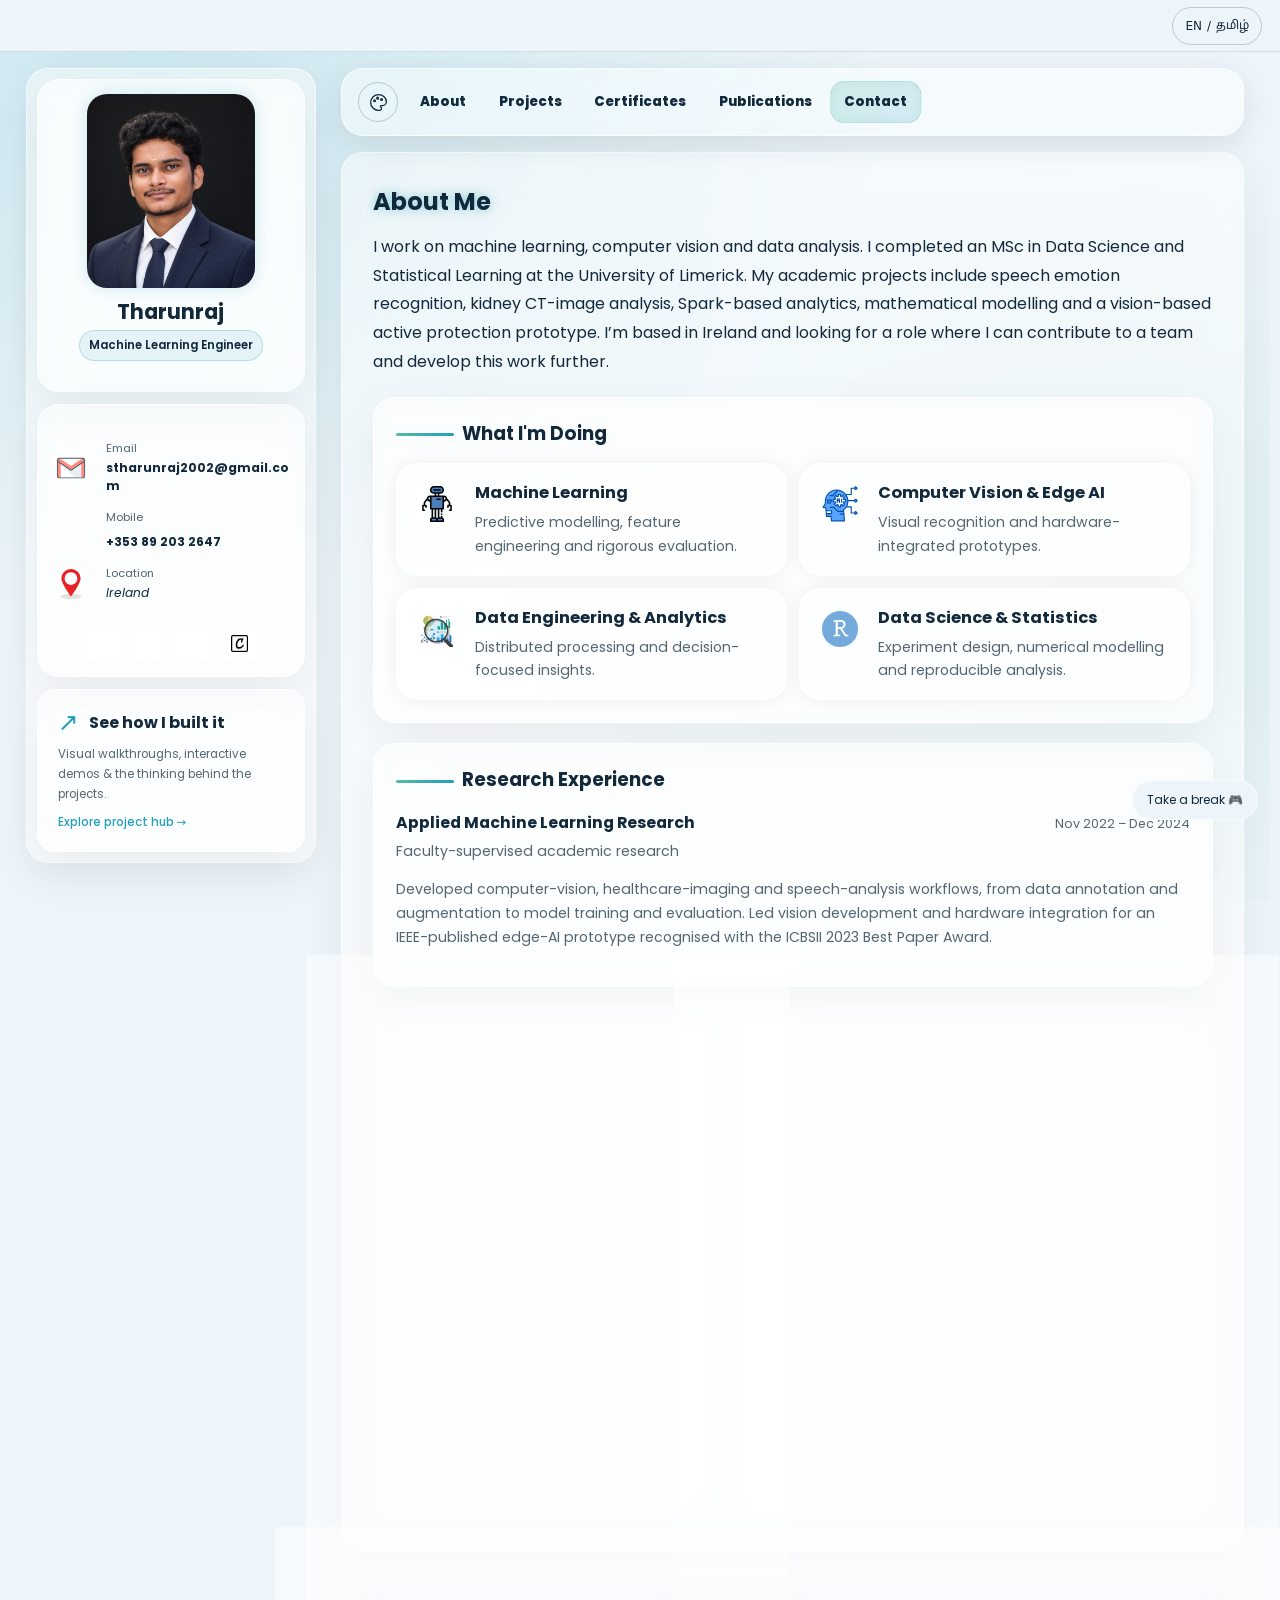
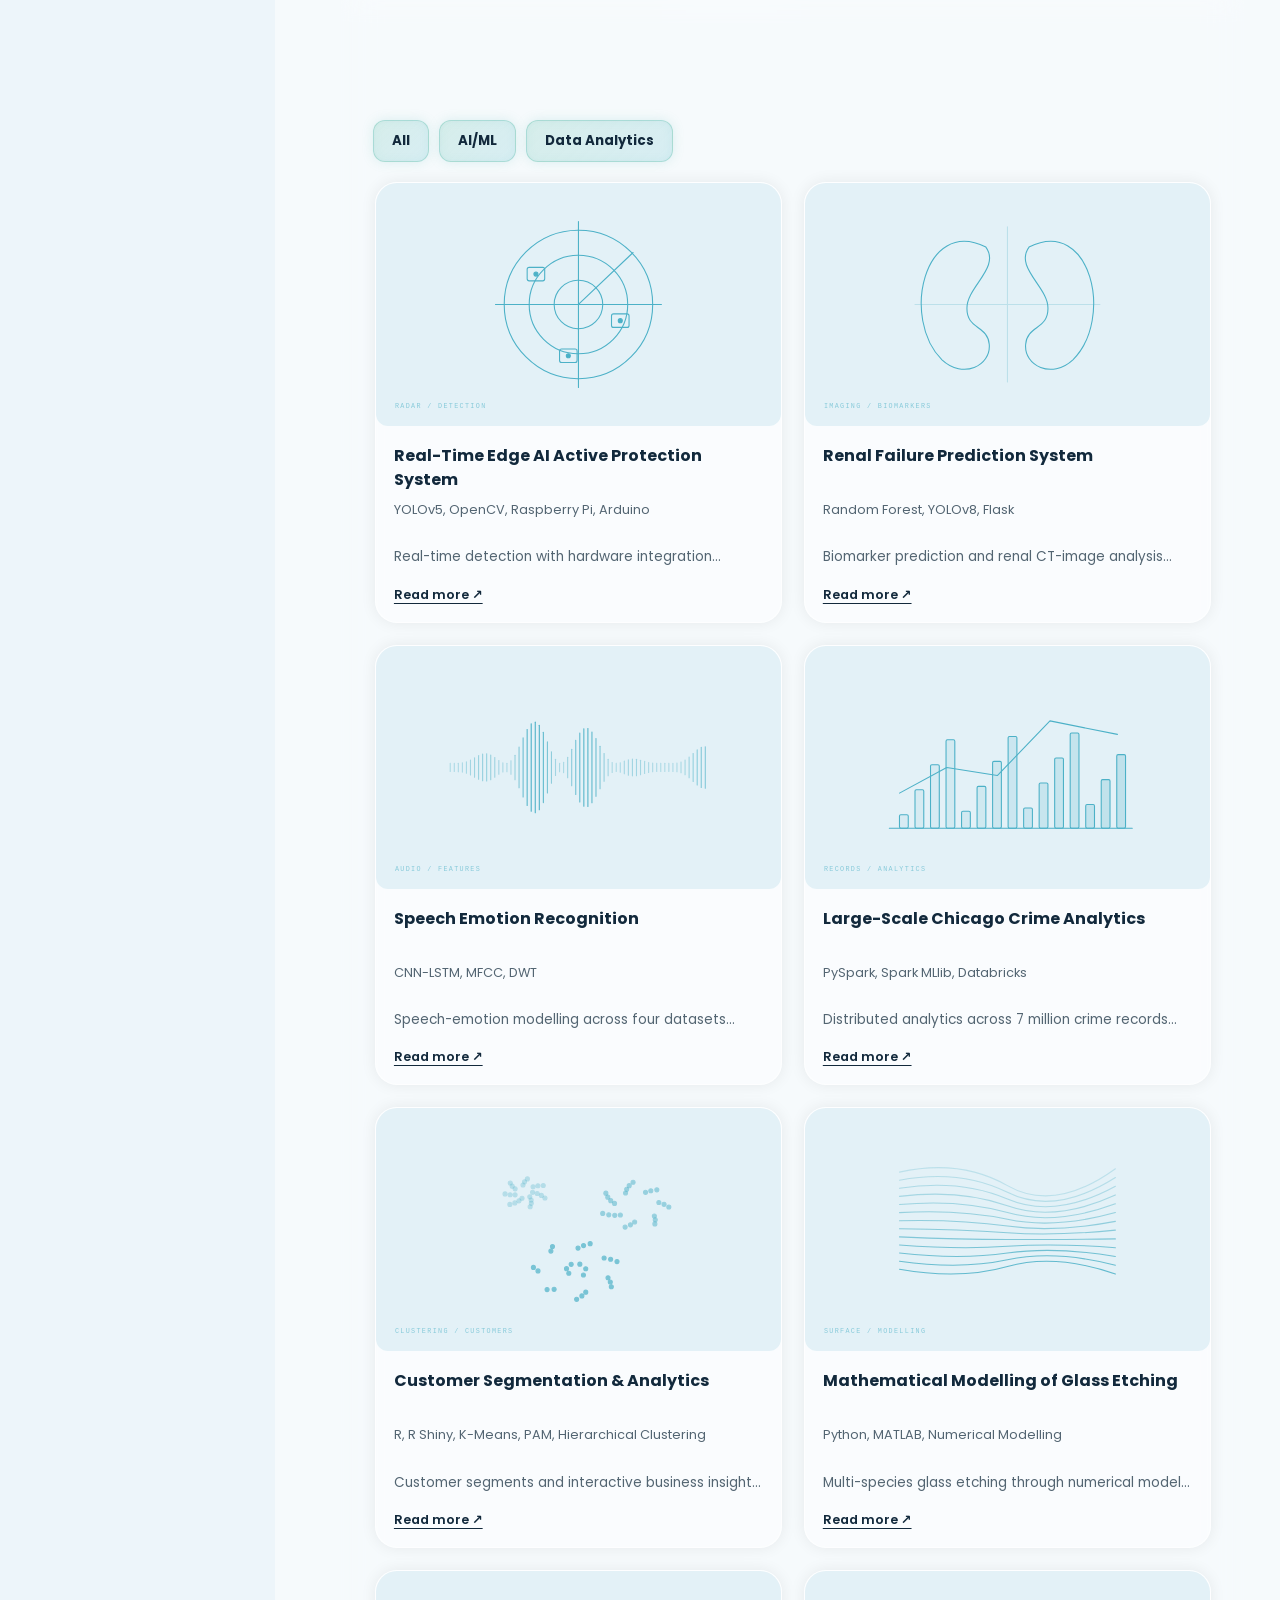
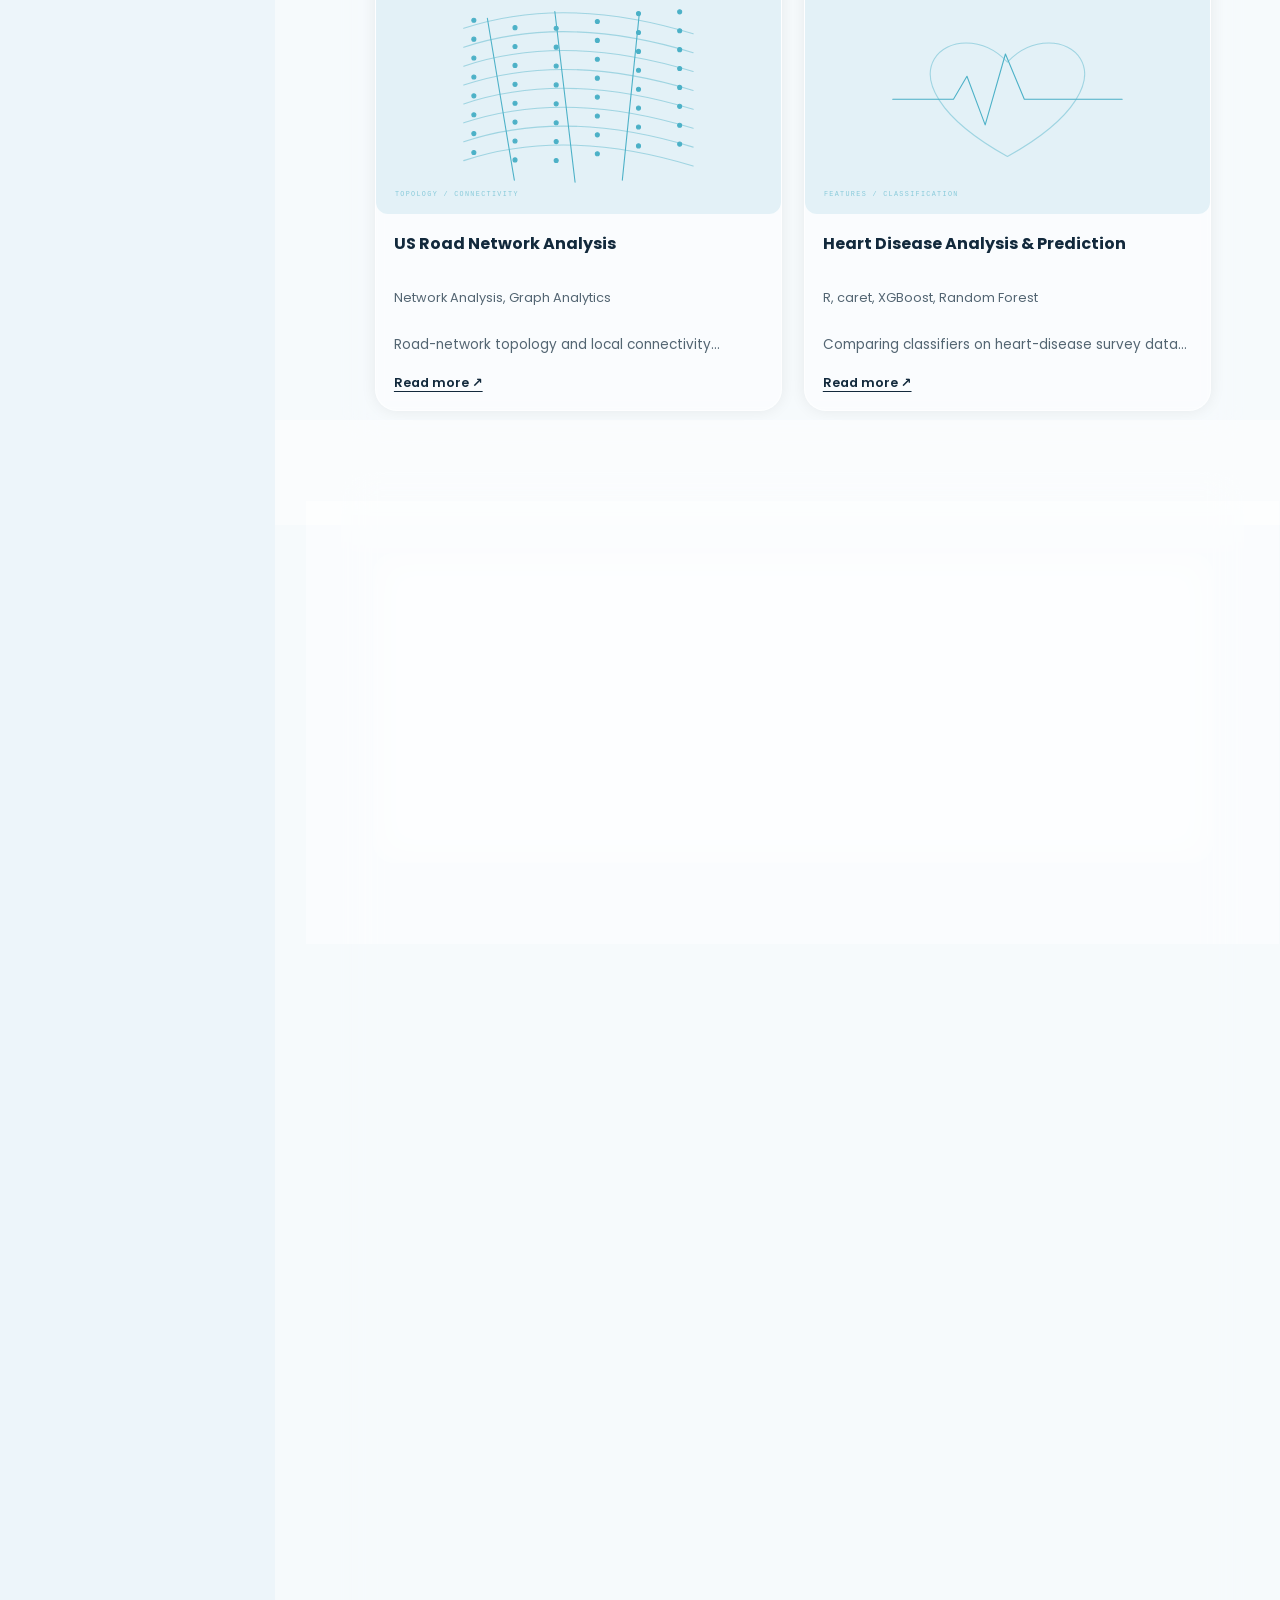
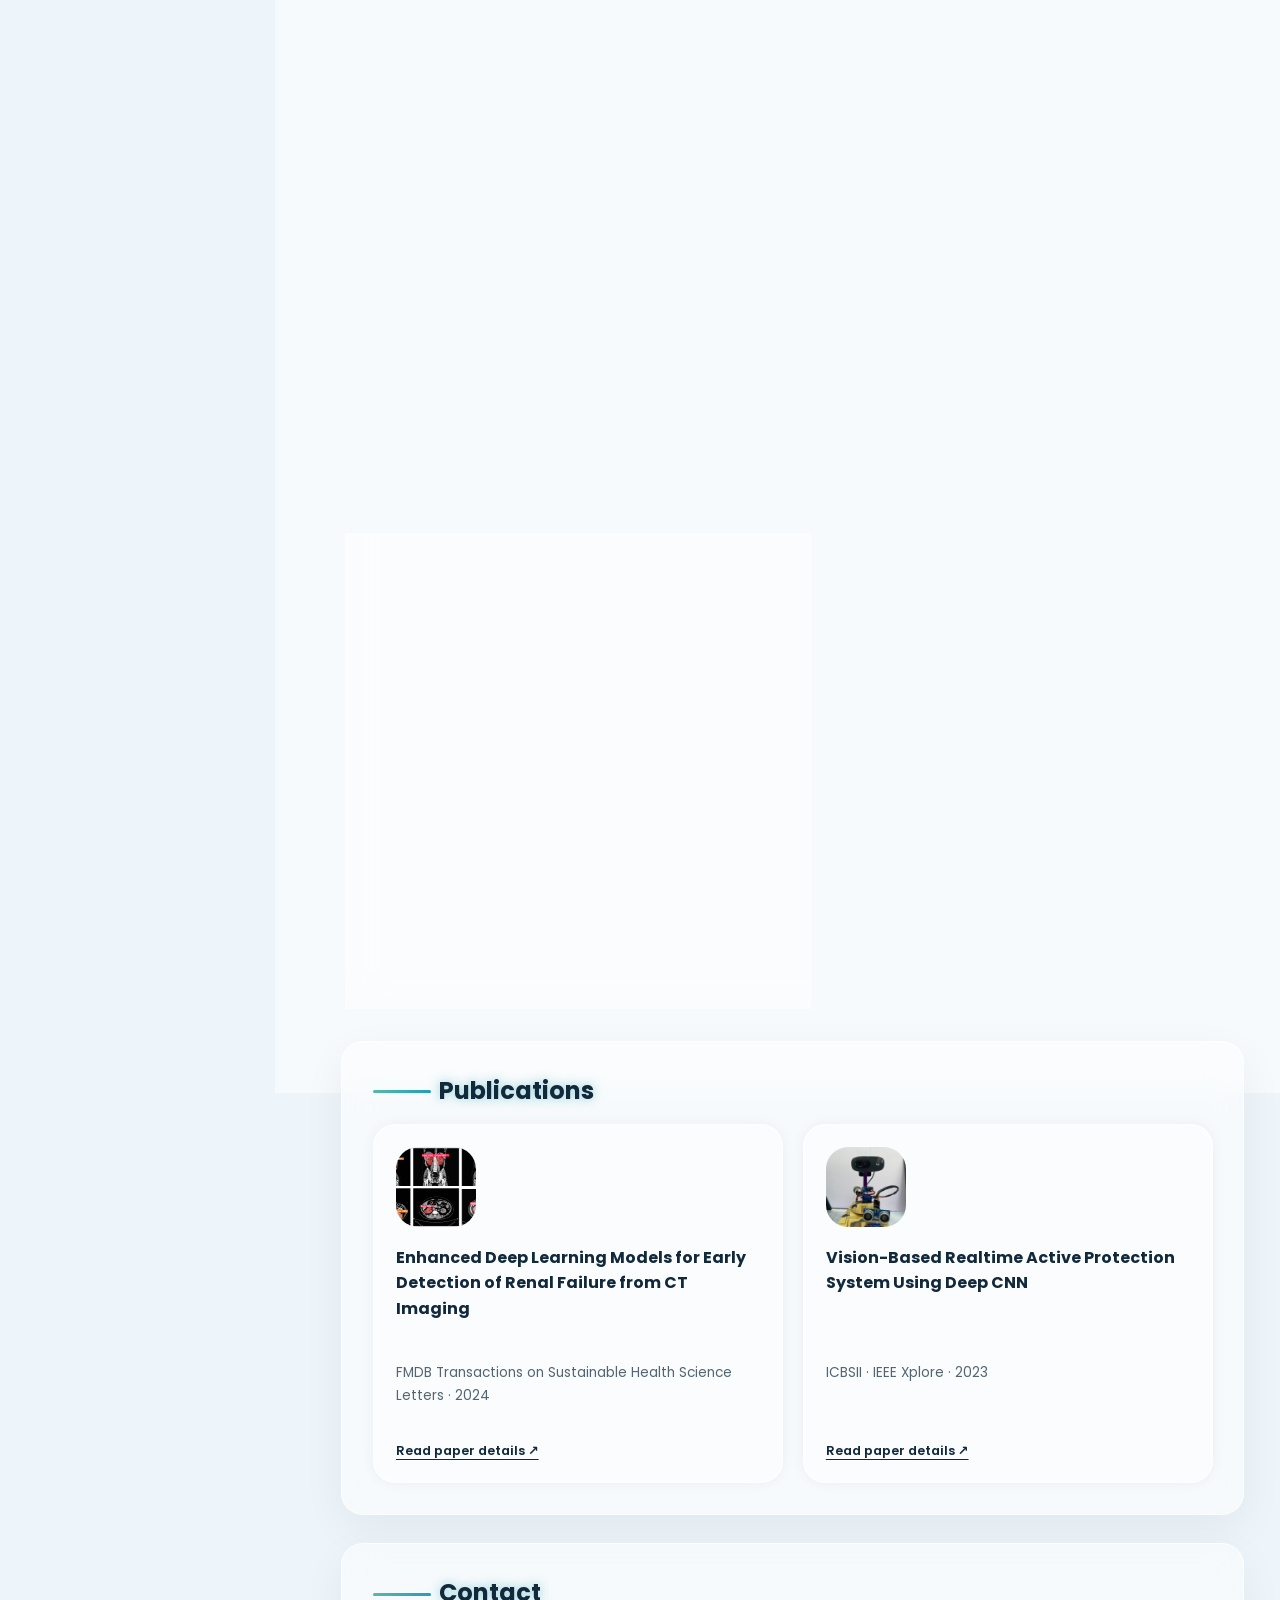
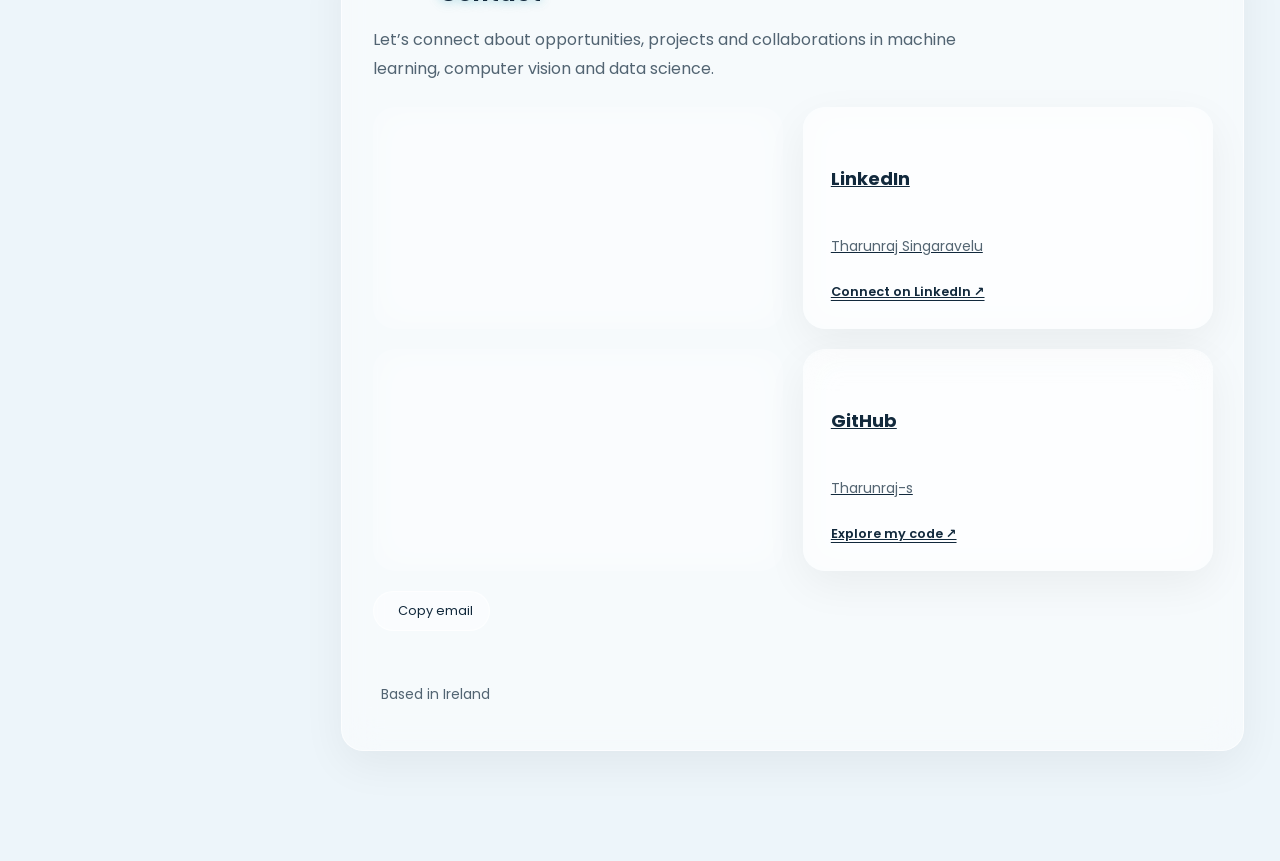
==== commit b0dd502d: "Separate top language control from Appearance and merge Classic Glass" ====
--- a/classic.html
+++ b/classic.html
@@ -1,532 +1 @@
-<!doctype html>
-<html lang="en">
-
-<head>
-  <meta charset="UTF-8">
-  <meta http-equiv="X-UA-Compatible" content="IE=edge">
-  <meta name="viewport" content="width=device-width, initial-scale=1.0">
-
-  <title>Tharunraj Singaravelu | Machine Learning &amp; Data Science</title>
-  <meta name="description" content="Tharunraj Singaravelu — MSc in Data Science and Statistical Learning. Machine learning, computer vision, edge AI and large-scale analytics projects. ICBSII 2023 Best Paper recipient.">
-
-  <!-- 🔹 Favicon -->
-  <link rel="shortcut icon" href="./assets/imgs/my-avatar.svg" type="image/x-icon">
-
-  <!-- 🔹 Custom CSS -->
-  <link rel="stylesheet" href="./assets/css/style.css?v=20261022-about-width-v2">
-
-  <!-- 🔹 Google Fonts -->
-  <link rel="preconnect" href="https://fonts.googleapis.com">
-  <link rel="preconnect" href="https://fonts.gstatic.com" crossorigin>
-  <link href="https://fonts.googleapis.com/css2?family=Poppins:wght@300;400;500;600&amp;family=Noto+Sans+Tamil:wght@400;500;600;700&amp;display=swap" rel="stylesheet">
-
-  <!-- 🔹 Ionicons (v7) -->
-  <script type="module" src="https://unpkg.com/ionicons@7.1.0/dist/ionicons/ionicons.esm.js"></script>
-  <script nomodule src="https://unpkg.com/ionicons@7.1.0/dist/ionicons/ionicons.js"></script>
-<style>
-.profile-section {margin-top:32px}
-.profile-section p {margin-bottom:20px}
-.project-description {color:var(--muted);font-size:13px;line-height:1.8;margin:12px 0}
-.project-detail-link {display:inline-block;font-size:13px;color:var(--text);text-decoration:underline;margin-bottom:12px}
-.project-card {height:100%}
-.publication-preview p {line-height:1.7}
-@media(max-width:480px){.navbar-list{gap:12px}.navbar-link{font-size:12px}}
-.contact-intro{color:var(--muted);line-height:1.8;margin-bottom:24px;max-width:650px}
-.contact-grid{display:grid;grid-template-columns:repeat(2,minmax(0,1fr));gap:20px}
-.contact-page-card{display:flex;flex-direction:column;align-items:flex-start;gap:12px;padding:28px;border:1px solid var(--glass-border);border-radius:22px;color:var(--text);transition:transform .2s}
-.contact-page-card:hover{transform:translateY(-3px)}
-.contact-page-card:focus-visible{outline:2px solid var(--accent);outline-offset:4px}
-.contact-page-card>ion-icon{font-size:30px;color:var(--accent)}
-.contact-page-card h3{font-size:18px}.contact-page-card p{color:var(--muted);overflow-wrap:anywhere;font-size:14px}.contact-page-card .card-read{margin-top:auto}
-.contact-location{display:flex;gap:8px;align-items:center;color:var(--muted);margin-top:24px;font-size:14px}
-@media(max-width:580px){.contact-grid{grid-template-columns:1fr}.navbar-list{gap:6px;flex-wrap:wrap}.navbar-link{padding:10px 8px;font-size:11px}}
-/* A closer mobile profile frame, with room between both layers. */
-@media(max-width:992px){.sidebar{padding:10px}}
-
-</style>
-<link rel="stylesheet" href="assets/css/shared.css?v=1"><link rel="stylesheet" href="assets/css/classic.css?v=1"></head>
-
-<body data-layout="classic">
-
-  <!-- 🌗 Theme Toggle (persists via localStorage) -->
-  <button id="theme-toggle" class="theme-toggle theme-picker-toggle" aria-label="Choose a theme" aria-expanded="false" aria-controls="theme-picker"><ion-icon name="color-palette-outline"></ion-icon><span>Themes</span></button>
-<section id="theme-picker" class="theme-picker glass-layer" aria-label="Theme picker" hidden><div class="theme-picker-header"><div><p class="theme-eyebrow">MAKE IT YOURS</p><h2>Choose your atmosphere</h2></div><button id="theme-picker-close" aria-label="Close theme picker">×</button></div><div class="theme-options"><button class="theme-option" type="button" data-theme-choice="arctic" aria-pressed="false"><span class="theme-swatch" style="--swatch-bg:#edf5fa;--swatch-accent:#229fba"><i></i><i></i><i></i></span><span><strong>Arctic Glass</strong><small>Frosted blue · airy</small></span><span class="theme-check" aria-hidden="true">✓</span></button><button class="theme-option" type="button" data-theme-choice="velvet" aria-pressed="false"><span class="theme-swatch" style="--swatch-bg:#200d14;--swatch-accent:#e47787"><i></i><i></i><i></i></span><span><strong>Velvet Crimson</strong><small>Burgundy glass · scarlet glow</small></span><span class="theme-check" aria-hidden="true">✓</span></button><button class="theme-option" type="button" data-theme-choice="obsidian" aria-pressed="false"><span class="theme-swatch" style="--swatch-bg:#0b0c0e;--swatch-accent:#c5a66a"><i></i><i></i><i></i></span><span><strong>Obsidian Gold</strong><small>Ink black · brushed gold</small></span><span class="theme-check" aria-hidden="true">✓</span></button><button class="theme-option" type="button" data-theme-choice="champagne" aria-pressed="false"><span class="theme-swatch" style="--swatch-bg:#f5f0e7;--swatch-accent:#9b793f"><i></i><i></i><i></i></span><span><strong>Champagne Glass</strong><small>Warm ivory · soft gold</small></span><span class="theme-check" aria-hidden="true">✓</span></button><button class="theme-option" type="button" data-theme-choice="amethyst" aria-pressed="false"><span class="theme-swatch" style="--swatch-bg:#130f1b;--swatch-accent:#b39bd4"><i></i><i></i><i></i></span><span><strong>Amethyst Glass</strong><small>Deep plum · lilac light</small></span><span class="theme-check" aria-hidden="true">✓</span></button><button class="theme-option" type="button" data-theme-choice="cobalt" aria-pressed="false"><span class="theme-swatch" style="--swatch-bg:#0a1429;--swatch-accent:#86aafa"><i></i><i></i><i></i></span><span><strong>Cobalt Studio</strong><small>Navy glass · electric blue</small></span><span class="theme-check" aria-hidden="true">✓</span></button><button class="theme-option" type="button" data-theme-choice="emerald" aria-pressed="false"><span class="theme-swatch" style="--swatch-bg:#081610;--swatch-accent:#73bd99"><i></i><i></i><i></i></span><span><strong>Emerald Glass</strong><small>Forest glass · quiet emerald</small></span><span class="theme-check" aria-hidden="true">✓</span></button><button class="theme-option" type="button" data-theme-choice="graphite" aria-pressed="false"><span class="theme-swatch" style="--swatch-bg:#181b1e;--swatch-accent:#bacbd5"><i></i><i></i><i></i></span><span><strong>Graphite Glass</strong><small>Smoked charcoal · silver</small></span><span class="theme-check" aria-hidden="true">✓</span></button></div><p class="theme-picker-note">Preview instantly. Your choice stays saved on this device.</p></section>
-
-  <div id="language-wave" aria-hidden="true" hidden></div>
-  <main>
-
-    <!-- 🧊 SIDEBAR -->
-    <aside class="sidebar glass-effect" data-sidebar>
-
-      <!-- 📇 Profile block -->
-      <div class="sidebar-info glass-layer">
-
-        <figure class="avatar-box">
-          <img src="./assets/imgs/profile-photo.jpg" alt="Tharunraj Singaravelu" width="152" height="176">
-        </figure>
-
-        <div class="info-content">
-          <h1 class="name" title="Tharunraj Singaravelu">Tharunraj</h1>
-          <p class="title"><span class="role-tag">Machine Learning Engineer</span></p>
-        </div>
-
-        <!-- Toggle contacts visibility (mobile) -->
-        <button class="info_more-btn" data-sidebar-btn aria-expanded="false" aria-controls="profile-contacts">
-          <span>Show Contacts</span>
-          <ion-icon name="chevron-down"></ion-icon>
-        </button>
-      </div>
-
-      <!-- 📬 Contacts -->
-      <div id="profile-contacts" class="sidebar-info_more glass-layer">
-
-        <div class="separator"></div>
-
-        <ul class="contacts-list">
-
-          <!-- ✉️ Email -->
-          <li class="contact-item">
-            <div class="icon-box neon-glow">
-              <img src="./assets/imgs/gmail.svg" alt="Email" width="30">
-            </div>
-            <div class="contact-info">
-              <p class="contact-title">Email</p>
-              <a href="mailto:stharunraj2002@gmail.com" class="contact-link">
-                stharunraj2002@gmail.com
-              </a>
-            </div>
-          </li>
-
-          <li class="contact-item">
-            <div class="icon-box neon-glow"><ion-icon name="call-outline" aria-hidden="true"></ion-icon></div>
-            <div class="contact-info"><p class="contact-title">Mobile</p><a href="tel:+353892032647" class="contact-link">+353 89 203 2647</a></div>
-          </li>
-
-          <!-- 📍 Location -->
-          <li class="contact-item">
-            <div class="icon-box neon-glow">
-              <img src="./assets/imgs/location.svg" alt="Location" width="30">
-            </div>
-            <div class="contact-info">
-              <p class="contact-title">Location</p>
-              <address>Ireland</address>
-            </div>
-          </li>
-
-        </ul>
-
-        <div class="separator"></div>
-
-        <!-- 🌐 Social Links -->
-        <ul class="social-list">
-          <li class="social-item">
-            <a href="https://www.linkedin.com/in/tharunraj-s/" target="_blank" class="social-link neon-glow" rel="noopener">
-              <ion-icon name="logo-linkedin"></ion-icon>
-            </a>
-          </li>
-
-          <li class="social-item">
-            <a href="https://github.com/Tharunraj-s" target="_blank" class="social-link neon-glow" rel="noopener">
-              <ion-icon name="logo-github"></ion-icon>
-            </a>
-          </li>
-
-          <li class="social-item">
-            <a href="https://instagram.com/tharunraj._.s" target="_blank" class="social-link neon-glow" rel="noopener">
-              <ion-icon name="logo-instagram"></ion-icon>
-            </a>
-          </li>
-
-          <li class="social-item">
-            <a href="https://www.credly.com/users/tharunraj-s" target="_blank" class="social-link neon-glow" rel="noopener">
-              <img src="./assets/imgs/credly.png" alt="Credly" width="23">
-            </a>
-          </li>
-        </ul>
-
-      </div>
-    </aside>
-
-    <!-- 🌐 MAIN CONTENT -->
-    <div class="main-content">
-
-      <!-- 🧭 NAVBAR (SPA section switcher) -->
-      <nav class="navbar glass-effect neon-border" aria-label="Primary">
-        <div class="language-toolbar"><button id="language-toggle" type="button" aria-label="Switch to Tamil" aria-pressed="false"><span lang="en">EN</span><span aria-hidden="true"> / </span><span lang="ta">தமிழ்</span></button></div>
-        <ul class="navbar-list">
-          <li class="navbar-item"><button class="navbar-link active" data-nav-link data-nav-target="about">About</button></li>
-          <li class="navbar-item"><button class="navbar-link" data-nav-link data-nav-target="projects">Projects</button></li>
-          <li class="navbar-item"><button class="navbar-link" data-nav-link data-nav-target="certificates">Certificates</button></li>
-          <li class="navbar-item"><button class="navbar-link" data-nav-link data-nav-target="publications">Publications</button></li>
-          <li class="navbar-item"><button class="navbar-link" data-nav-link data-nav-target="contact">Contact</button></li>
-        </ul>
-      </nav>
-
-      <!-- =====================
-           🧑‍💻 ABOUT
-           ===================== -->
-      <article class="about active glass-layer" data-page="about">
-
-        <header>
-          <h2 class="h2 article-title neon-text">About Me</h2>
-        </header>
-
-        <section class="about-text intro-summary"><p>I work on machine learning, computer vision and data analysis. I completed an MSc in Data Science and Statistical Learning at the University of Limerick. My academic projects include speech emotion recognition, kidney CT-image analysis, Spark-based analytics, mathematical modelling and a vision-based active protection prototype. I’m based in Ireland and looking for a role where I can contribute to a team and develop this work further.</p></section><section class="service glass-layer profile-card"><h3 class="h3 service-title"><span class="glow-line"></span>What I'm Doing</h3><ul class="service-list"><li class="service-item"><div class="service-icon-box"><img src="./assets/imgs/ML.svg" alt="" width="44"></div><div class="service-content-box"><h4 class="service-item-title">Machine Learning</h4><p class="service-item-text">Predictive modelling, feature engineering and rigorous evaluation.</p></div></li><li class="service-item"><div class="service-icon-box"><img src="./assets/imgs/ai-brain-management.svg" alt="" width="44"></div><div class="service-content-box"><h4 class="service-item-title">Computer Vision &amp; Edge AI</h4><p class="service-item-text">Visual recognition and hardware-integrated prototypes.</p></div></li><li class="service-item"><div class="service-icon-box"><img src="./assets/imgs/ds2.png" alt="" width="44"></div><div class="service-content-box"><h4 class="service-item-title">Data Engineering &amp; Analytics</h4><p class="service-item-text">Distributed processing and decision-focused insights.</p></div></li><li class="service-item"><div class="service-icon-box"><img src="./assets/imgs/R.png" alt="" width="44"></div><div class="service-content-box"><h4 class="service-item-title">Data Science &amp; Statistics</h4><p class="service-item-text">Experiment design, numerical modelling and reproducible analysis.</p></div></li></ul></section><section class="service glass-layer profile-card"><h3 class="h3 service-title"><span class="glow-line"></span>Research Experience</h3><div class="experience-entry"><div class="entry-top"><h4>Applied Machine Learning Research</h4><span class="entry-date">Nov 2022 – Dec 2024</span></div><p class="entry-meta">Faculty-supervised academic research</p><p>Developed computer-vision, healthcare-imaging and speech-analysis workflows, from data annotation and augmentation to model training and evaluation. Led vision development and hardware integration for an IEEE-published edge-AI prototype recognised with the ICBSII 2023 Best Paper Award.</p></div></section><div class="profile-grid"><section class="service glass-layer profile-card"><h3 class="h3 service-title"><span class="glow-line"></span>Education</h3><div class="education-entry" data-keep-english><h4>MSc Data Science &amp; Statistical Learning</h4><p>University of Limerick · Ireland</p><span class="entry-date">2024 – 2025</span></div><div class="education-entry" data-keep-english><h4>B.Tech Computer Science &amp; Engineering</h4><p>SRM Institute of Science and Technology · India</p><span class="entry-date">2020 – 2024</span></div></section><section class="service glass-layer profile-card" data-keep-english><h3 class="h3 service-title"><span class="glow-line"></span>Technical Skills</h3><dl class="skills-grid" data-keep-english><div class="skill-group"><dt>Languages &amp; Databases</dt><dd>Python · SQL · R · C++ · Relational Database Design</dd></div><div class="skill-group"><dt>ML &amp; Statistical Methods</dt><dd>scikit-learn · Statistical Inference · Cross-Validation · Hyperparameter Optimisation · A/B Testing</dd></div><div class="skill-group"><dt>Deep Learning &amp; Vision</dt><dd>PyTorch · TensorFlow/Keras · CNN-LSTM · YOLOv5/v8 · OpenCV</dd></div><div class="skill-group"><dt>Data Processing &amp; Visualisation</dt><dd>Pandas · NumPy · PySpark / Spark MLlib · Databricks · R Shiny</dd></div><div class="skill-group"><dt>Development &amp; Cloud</dt><dd>Git / GitHub · Linux · Microsoft Azure · Flask · CI/CD · MLOps</dd></div><div class="skill-group"><dt>Hardware &amp; Simulation</dt><dd>Raspberry Pi · Arduino · MATLAB</dd></div></dl></section></div>
-      </article>
-
-      <!-- =====================
-           🧱 PROJECTS
-           ===================== -->
-      <article class="portfolio glass-layer" data-page="projects">
-
-        <header>
-          <h2 class="h2 article-title neon-text"><span class="glow-line"></span>Projects</h2>
-        </header>
-
-        <section class="projects">
-
-          <!-- 🧭 Filter bar -->
-          <ul class="filter-list" aria-label="Project filters">
-            <li class="filter-item"><button class="active neon-btn" data-filter-btn data-filter-category="all">All</button></li>
-            <li class="filter-item"><button class="neon-btn" data-filter-btn data-filter-category="ai/ml">AI/ML</button></li>
-            <li class="filter-item"><button class="neon-btn" data-filter-btn data-filter-category="data analytics">Data Analytics</button></li>
-            
-          </ul>
-
-          <!-- 🔽 Mobile dropdown -->
-          <div class="filter-select-box">
-            <button class="filter-select" data-select>
-              <div class="select-value" data-selecct-value>Select category</div>
-              <div class="select-icon"><ion-icon name="chevron-down"></ion-icon></div>
-            </button>
-
-            <ul class="select-list">
-              <li class="select-item"><button data-select-item>All</button></li>
-              <li class="select-item"><button data-select-item>AI/ML</button></li>
-              <li class="select-item"><button data-select-item>Data Analytics</button></li>
-              
-            </ul>
-          </div>
-
-          <!-- 🎨 Project grid -->
-          <ul class="project-list" aria-label="Project list">
-<li class="project-item active" data-filter-item data-category="ai/ml"><button type="button" class="project-card project-modal-card" data-modal-item aria-label="Read about Real-Time Edge AI Active Protection System"><figure class="project-img"><img data-modal-avatar src="./assets/imgs/VisionBasedAPS.jpg" alt="Real-Time Edge AI Active Protection System" loading="lazy" decoding="async"></figure><div class="project-content"><h3 class="project-title" data-modal-title>Real-Time Edge AI Active Protection System</h3><p class="project-category">YOLOv5, OpenCV, Raspberry Pi, Arduino</p><p class="project-description">Real-time detection with hardware integration…</p><span class="card-read">Read more ↗</span></div><div class="project-full-description" data-modal-text><p>Led computer-vision development in a five-member team, from annotation and model experimentation to servo-controlled target alignment. IEEE publication and ICBSII 2023 Best Paper Award.</p><span class="project-detail-link" rel="noopener">View project ↗</span></div></button></li>
-<li class="project-item active" data-filter-item data-category="ai/ml"><button type="button" class="project-card project-modal-card" data-modal-item aria-label="Read about Renal Failure Prediction System"><figure class="project-img"><img data-modal-avatar src="./assets/imgs/RFD.png" alt="Renal Failure Prediction System" loading="lazy" decoding="async"></figure><div class="project-content"><h3 class="project-title" data-modal-title>Renal Failure Prediction System</h3><p class="project-category">Random Forest, YOLOv8, Flask</p><p class="project-description">Biomarker prediction and renal CT-image analysis…</p><span class="card-read">Read more ↗</span></div><div class="project-full-description" data-modal-text><p>Academic workflow integrating 24 biomarker features and kidney CT-image analysis in a Flask interface. Compared classical classifiers and a PyTorch biomarker CNN, alongside YOLO image analysis. The interface presents both outputs; it is not a calibrated joint prediction model or a clinically validated system.</p><span class="project-detail-link" rel="noopener">Code, report &amp; recorded results ↗</span><span class="project-detail-link">Explore the visual walkthrough ↗</span></div></button></li>
-<li class="project-item active" data-filter-item data-category="ai/ml"><button type="button" class="project-card project-modal-card" data-modal-item aria-label="Read about Speech Emotion Recognition"><figure class="project-img"><img data-modal-avatar src="./assets/imgs/HSER.png" alt="Speech Emotion Recognition" loading="lazy" decoding="async"></figure><div class="project-content"><h3 class="project-title" data-modal-title>Speech Emotion Recognition</h3><p class="project-category">CNN-LSTM, MFCC, DWT</p><p class="project-description">Speech-emotion modelling across four datasets…</p><span class="card-read">Read more ↗</span></div><div class="project-full-description" data-modal-text><p>Explored MFCC and DWT features with LSTM, CNN-LSTM and related architectures across TESS, CREMA-D, SAVEE and RAVDESS. Recorded CNN-LSTM validation accuracy ranged from 48.96% on CREMA-D to 99.64% on TESS. The maintained desktop prototype uses a separate MFCC-only LSTM checkpoint.</p><span class="project-detail-link" rel="noopener">Code, report &amp; experiment figures ↗</span><span class="project-detail-link">Explore the visual walkthrough ↗</span></div></button></li>
-<li class="project-item active" data-filter-item data-category="data analytics"><button type="button" class="project-card project-modal-card" data-modal-item aria-label="Read about Large-Scale Chicago Crime Analytics"><figure class="project-img"><img data-modal-avatar src="./assets/imgs/chicago-crime-cover-v2.jpg" alt="Large-Scale Chicago Crime Analytics" loading="lazy" decoding="async"></figure><div class="project-content"><h3 class="project-title" data-modal-title>Large-Scale Chicago Crime Analytics</h3><p class="project-category">PySpark, Spark MLlib, Databricks</p><p class="project-description">Distributed analytics across 7 million crime records…</p><span class="card-read">Read more ↗</span></div><div class="project-full-description" data-modal-text><p>Group coursework using PySpark and Databricks for cleaning, exploratory analysis and Random Forest classification of recorded incident categories. Compared numeric, text and combined features. The repository contains the report, notebooks and Databricks export; historical scores are separate from the subsequently corrected pipeline.</p><span class="project-detail-link" rel="noopener">Code, group report &amp; notebooks ↗</span><span class="project-detail-link">Explore the visual walkthrough ↗</span></div></button></li>
-<li class="project-item active" data-filter-item data-category="data analytics"><button type="button" class="project-card project-modal-card" data-modal-item aria-label="Read about Customer Segmentation &amp; Analytics"><figure class="project-img"><img data-modal-avatar src="./assets/imgs/customer-segmentation-cover-v2.jpg" alt="Customer Segmentation &amp; Analytics" loading="lazy" decoding="async"></figure><div class="project-content"><h3 class="project-title" data-modal-title>Customer Segmentation &amp; Analytics</h3><p class="project-category">R, R Shiny, K-Means, PAM, Hierarchical Clustering</p><p class="project-description">Customer segments and interactive business insights…</p><span class="card-read">Read more ↗</span></div><div class="project-full-description" data-modal-text><p>Compared clustering methods, analysed customer lifetime value and experimental outcomes, and presented results through an interactive R Shiny application.</p><span class="project-detail-link" rel="noopener">View project ↗</span></div></button></li>
-<li class="project-item active" data-filter-item data-category="data analytics"><button type="button" class="project-card project-modal-card" data-modal-item aria-label="Read about Mathematical Modelling of Glass Etching"><figure class="project-img"><img data-modal-avatar src="./assets/imgs/glass-etching-cover-v2.jpg" alt="Mathematical Modelling of Glass Etching" loading="lazy" decoding="async"></figure><div class="project-content"><h3 class="project-title" data-modal-title>Mathematical Modelling of Glass Etching</h3><p class="project-category">Python, MATLAB, Numerical Modelling</p><p class="project-description">Multi-species glass etching through numerical models…</p><span class="card-read">Read more ↗</span></div><div class="project-full-description" data-modal-text><p>MSc thesis exploring multi-species glass etching through MATLAB differential-equation models and an exploratory Python lattice simulation. The public release includes run instructions and model limitations.</p><span class="project-detail-link" rel="noopener">View project ↗</span></div></button></li>
-<li class="project-item active" data-filter-item data-category="data analytics"><button type="button" class="project-card project-modal-card" data-modal-item aria-label="Read about US Road Network Analysis"><figure class="project-img"><img data-modal-avatar src="./assets/imgs/us-road-network-cover-v2.jpg" alt="US Road Network Analysis" loading="lazy" decoding="async"></figure><div class="project-content"><h3 class="project-title" data-modal-title>US Road Network Analysis</h3><p class="project-category">Network Analysis, Graph Analytics</p><p class="project-description">Road-network topology and local connectivity…</p><span class="card-read">Read more ↗</span></div><div class="project-full-description" data-modal-text><p>Explored US road-network connectivity using degree distributions, complementary cumulative distributions, local clustering coefficients and six-hop neighbourhood visualisations in R.</p><span class="project-detail-link" rel="noopener">View project ↗</span></div></button></li>
-<li class="project-item active" data-filter-item data-category="ai/ml"><button type="button" class="project-card project-modal-card" data-modal-item aria-label="Read about Heart Disease Analysis &amp; Prediction"><figure class="project-img"><img data-modal-avatar src="./assets/imgs/heart-disease-cover-v2.jpg" alt="Heart Disease Analysis &amp; Prediction" loading="lazy" decoding="async"></figure><div class="project-content"><h3 class="project-title" data-modal-title>Heart Disease Analysis &amp; Prediction</h3><p class="project-category">R, caret, XGBoost, Random Forest</p><p class="project-description">Comparing classifiers on heart-disease survey data…</p><span class="card-read">Read more ↗</span></div><div class="project-full-description" data-modal-text><p>Compared XGBoost and Random Forest using stratified train/test splitting, cross-validation, ROC-AUC and feature importance. The curated release documents evaluation conventions and requires the original input dataset.</p><span class="project-detail-link" rel="noopener">View project ↗</span></div></button></li>
-</ul>
-        </section>
-      </article>
-
-      <!-- =====================
-           🏅 CERTIFICATES
-           Includes: Credly badges
-           ===================== -->
-      <article class="certificates glass-layer" data-page="certificates">
-
-        <header>
-          <h2 class="h2 article-title neon-text"><span class="glow-line"></span>Certificates</h2>
-        </header>
-
-        <!-- 🏅 Credly Badges (click to open modal) -->
-        <section class="badges glass-layer">
-          <h3 class="h3 badges-title neon-text"><span class="glow-line"></span>Credly Badges</h3>
-
-          <ul class="badge-list has-scrollbar" aria-label="Credly badges">
-
-            <li class="badge-item">
-              <button class="badge-card" type="button" data-modal-item>
-                <figure class="badge-logo neon-glow">
-                  <img src="./assets/imgs/microsoft-certified-azure-ai-fundamentals.png" alt="Azure AI Fundamentals" width="64" data-modal-avatar>
-                </figure>
-                <h4 class="h4 badge-title" data-modal-title>Microsoft Certified Azure AI Fundamentals</h4>
-                <div class="badge-desc" data-modal-text>
-                  <p style="text-align:justify;">Credential earned via Credly.</p>
-                </div>
-              </button>
-            </li>
-
-            <li class="badge-item">
-              <button class="badge-card" type="button" data-modal-item>
-                <figure class="badge-logo neon-glow">
-                  <img src="./assets/imgs/aws-cloud-quest-cloud-practitioner%20(1).png" alt="AWS Cloud Quest" width="64" data-modal-avatar>
-                </figure>
-                <h4 class="h4 badge-title" data-modal-title>AWS Cloud Quest Practitioner</h4>
-                <div class="badge-desc" data-modal-text>
-                  <p style="text-align:justify;">Credential earned via Credly.</p>
-                </div>
-              </button>
-            </li>
-
-            <li class="badge-item">
-              <button class="badge-card" type="button" data-modal-item>
-                <figure class="badge-logo neon-glow">
-                  <img src="./assets/imgs/python-project-for-ai-and-application-development.png" alt="IBM Python Project" width="64" data-modal-avatar>
-                </figure>
-                <h4 class="h4 badge-title" data-modal-title>Python Project for AI &amp; Application Development</h4>
-                <div class="badge-desc" data-modal-text>
-                  <p style="text-align:justify;">Credential earned via Credly.</p>
-                </div>
-              </button>
-            </li>
-
-            <li class="badge-item">
-              <button class="badge-card" type="button" data-modal-item>
-                <figure class="badge-logo neon-glow">
-                  <img src="./assets/imgs/python-for-data-science-and-ai.png" alt="Python for Data Science and AI" width="64" data-modal-avatar>
-                </figure>
-                <h4 class="h4 badge-title" data-modal-title>Python for Data Science and AI</h4>
-                <div class="badge-desc" data-modal-text>
-                  <p style="text-align:justify;">Credential earned via Credly.</p>
-                </div>
-              </button>
-            </li>
-
-            <li class="badge-item">
-              <button class="badge-card" type="button" data-modal-item>
-                <figure class="badge-logo neon-glow">
-                  <img src="./assets/imgs/chatbot-building-essentials.png" alt="Chatbot Building Essentials" width="64" data-modal-avatar>
-                </figure>
-                <h4 class="h4 badge-title" data-modal-title>Chatbot Building Essentials</h4>
-                <div class="badge-desc" data-modal-text>
-                  <p style="text-align:justify;">Credential earned via Credly.</p>
-                </div>
-              </button>
-            </li>
-
-          </ul>
-        </section>
-
-        <!-- 🎓 Certificates list -->
-        <section class="certificates-posts">
-          <ul class="certificates-posts-list" aria-label="Certificates list">
-
-            <li class="certificates-post-item">
-              <a href="https://www.coursera.org/account/accomplishments/specialization/certificate/CCCBE6TTVYGC" target="_blank" class="certificate-link" rel="noopener">
-                <figure class="certificates-banner-box neon-glow">
-                  <img src="./assets/imgs/IBMAAI.png" alt="IBM Applied AI" loading="lazy" decoding="async">
-                </figure>
-                <div class="certificates-content">
-                  <div class="certificates-meta">
-                    <p class="certificates-category">Coursera</p>
-                    <span class="dot"></span>
-                    <time datetime="2023-06">Jun 2023</time>
-                  </div>
-                  <h3 class="h3 certificates-item-title">IBM Applied AI Specialization</h3>
-                  <p class="certificates-text">Learned and built AI-powered applications using Python, IBM Watson APIs and OpenCV.</p>
-                </div>
-              </a>
-            </li>
-
-            <li class="certificates-post-item">
-              <a href="./assets/imgs/ICBSII.pdf" target="_blank" class="certificate-link" rel="noopener">
-                <figure class="certificates-banner-box neon-glow">
-                  <img src="./assets/imgs/apsconf.png" alt="ICBSII Best Paper Award" loading="lazy" decoding="async">
-                </figure>
-                <div class="certificates-content">
-                  <div class="certificates-meta">
-                    <p class="certificates-category">ICBSII</p>
-                    <span class="dot"></span>
-                    <time datetime="2023-03">Mar 2023</time>
-                  </div>
-                  <h3 class="h3 certificates-item-title">Best Paper Award – ICBSII 2023</h3>
-                  <p class="certificates-text">Presented “Vision-Based Realtime Active Protection System Using Deep CNN” and won Best Paper Award.</p>
-                </div>
-              </a>
-            </li>
-
-            <li class="certificates-post-item">
-              <a href="https://www.coursera.org/account/accomplishments/certificate/C3RPCAPY8P2W" target="_blank" class="certificate-link" rel="noopener">
-                <figure class="certificates-banner-box neon-glow">
-                  <img src="./assets/imgs/coursera1.jpg" alt="Supervised Machine Learning" loading="lazy" decoding="async">
-                </figure>
-                <div class="certificates-content">
-                  <div class="certificates-meta">
-                    <p class="certificates-category">AI</p>
-                    <span class="dot"></span>
-                    <time datetime="2023-02">Feb 2023</time>
-                  </div>
-                  <h3 class="h3 certificates-item-title">Supervised Machine Learning</h3>
-                  <p class="certificates-text">Built and trained ML models using NumPy and Scikit-learn for regression and classification tasks.</p>
-                </div>
-              </a>
-            </li>
-
-            <li class="certificates-post-item">
-              <a href="https://learn.microsoft.com/en-us/users/tharunrajs-2195/transcript/dzq5bk8woy1pg9d" target="_blank" class="certificate-link" rel="noopener">
-                <figure class="certificates-banner-box neon-glow">
-                  <img src="./assets/imgs/ai900.png" alt="Azure AI Fundamentals" loading="lazy" decoding="async">
-                </figure>
-                <div class="certificates-content">
-                  <div class="certificates-meta">
-                    <p class="certificates-category">Microsoft Certified</p>
-                    <span class="dot"></span>
-                    <time datetime="2022-10">Oct 2022</time>
-                  </div>
-                  <h3 class="h3 certificates-item-title">Azure AI Fundamentals (AI-900)</h3>
-                  <p class="certificates-text">Earned Microsoft AI-900 certification, demonstrating foundational knowledge of AI services on Azure.</p>
-                </div>
-              </a>
-            </li>
-
-            <li class="certificates-post-item">
-              <a href="./assets/imgs/coin-2.png" target="_blank" class="certificate-link" rel="noopener">
-                <figure class="certificates-banner-box neon-glow">
-                  <img src="./assets/imgs/coin-2.png" alt="AI with Python" loading="lazy" decoding="async">
-                </figure>
-                <div class="certificates-content">
-                  <div class="certificates-meta">
-                    <p class="certificates-category">AI</p>
-                    <span class="dot"></span>
-                    <time datetime="2022-12">Dec 2022</time>
-                  </div>
-                  <h3 class="h3 certificates-item-title">AI with Python</h3>
-                  <p class="certificates-text">Built a CNN model using the Fashion MNIST dataset for image classification.</p>
-                </div>
-              </a>
-            </li>
-
-            
-
-            <li class="certificates-post-item">
-              <a href="https://www.udemy.com/certificate/UC-902e4b06-ed73-4cd3-8984-f4b68eeea8be/" target="_blank" class="certificate-link" rel="noopener">
-                <figure class="certificates-banner-box neon-glow">
-                  <img src="./assets/imgs/Udemy.png" alt="Udemy Python" loading="lazy" decoding="async">
-                </figure>
-                <div class="certificates-content">
-                  <div class="certificates-meta">
-                    <p class="certificates-category">Udemy</p>
-                    <span class="dot"></span>
-                    <time datetime="2023-01">Jan 2023</time>
-                  </div>
-                  <h3 class="h3 certificates-item-title">Core Python for Everyone</h3>
-                  <p class="certificates-text">Completed Udemy course covering Python fundamentals and OOP.</p>
-                </div>
-              </a>
-            </li>
-
-            
-
-            <li class="certificates-post-item">
-              <a href="./assets/imgs/AWS.jpg" target="_blank" class="certificate-link" rel="noopener">
-                <figure class="certificates-banner-box neon-glow">
-                  <img src="./assets/imgs/AWS.jpg" alt="AWS ML Essentials" loading="lazy" decoding="async">
-                </figure>
-                <div class="certificates-content">
-                  <div class="certificates-meta">
-                    <p class="certificates-category">Amazon Skill Builder</p>
-                    <span class="dot"></span>
-                    <time datetime="2022-02">Feb 2022</time>
-                  </div>
-                  <h3 class="h3 certificates-item-title">ML Essentials for Business and Technical Leaders</h3>
-                  <p class="certificates-text">Completed AWS Machine Learning Essentials training for technical decision-makers.</p>
-                </div>
-              </a>
-            </li>
-
-            
-
-          </ul>
-        </section>
-      </article>
-
-      <!-- =====================
-           📚 PUBLICATIONS
-           ===================== -->
-      <article class="publications glass-layer" data-page="publications">
-
-        <header>
-          <h2 class="h2 article-title neon-text"><span class="glow-line"></span>Publications</h2>
-        </header>
-
-        <section class="publications-list-wrap">
-          <ul class="publication-list" aria-label="Publications list">
-<li class="publication-item">
-<button class="publication-card" type="button" data-modal-item>
-<figure class="publication-logo neon-glow"><img src="./assets/imgs/RFD.png" alt="Renal CT imaging research" width="88" height="88" data-modal-avatar></figure>
-<div class="publication-content">
-<h4 class="h4 publication-title" data-modal-title>Enhanced Deep Learning Models for Early Detection of Renal Failure from CT Imaging</h4>
-<div class="publication-preview"><p>FMDB Transactions on Sustainable Health Science Letters · 2024</p><span class="card-read">Read paper details ↗</span></div>
-<div class="publication-desc" data-modal-text>
-<p><strong>Enhanced Deep Learning Models for Early Detection of Renal Failure from CT Imaging</strong></p>
-<p>S. Rubin Bose, J. Angelin Jeba, R. Regin, S. Tarunraj, Edwin Shalom Soji and S. Suman Rajest.</p>
-<p>FMDB Transactions on Sustainable Health Science Letters, 2(3), 152–163. Published 1 September 2024.</p>
-<p>Research on deep learning for renal CT-image analysis, including YOLOv8-based detection and segmentation of kidney abnormalities.</p>
-<p>DOI: <a href="https://doi.org/10.69888/FTSHSL.2024.000251" target="_blank" class="neon-link" rel="noopener">10.69888/FTSHSL.2024.000251</a></p>
-<p><a href="https://www.fmdbpub.com/uploads/articles/173865882591014.%20FTSHSL-251-2024.pdf" target="_blank" class="neon-link" rel="noopener">Read publisher PDF ↗</a></p>
-</div></div></button></li>
-
-            <li class="publication-item">
-              <button class="publication-card" type="button" data-modal-item>
-                <figure class="publication-logo neon-glow">
-                  <img src="./assets/imgs/RVAPS.jpg" alt="Vision Based APS" width="88" height="88" data-modal-avatar>
-                </figure>
-
-                <div class="publication-content">
-                  <h4 class="h4 publication-title" data-modal-title>
-                    Vision-Based Realtime Active Protection System Using Deep CNN
-                  </h4>
-
-                  <!-- ✅ Visible small summary box -->
-                  <div class="publication-preview"><p>ICBSII · IEEE Xplore · 2023</p><span class="card-read">Read paper details ↗</span></div>
-
-                  <!-- ✅ Hidden: used ONLY for modal content -->
-                  <div class="publication-desc" data-modal-text><p><strong>Vision-Based Realtime Active Protection System Using Deep CNN</strong></p><p>Published in the 2023 International Conference on Biosignals, Images and Instrumentation (ICBSII), IEEE Xplore.</p><p>Research on deep-learning-based real-time visual detection with hardware integration. The project combined YOLOv5 and OpenCV with Raspberry Pi and Arduino for detection and servo-controlled target alignment.</p><p>Recognised with the ICBSII 2023 Best Paper Award.</p><p><a href="https://ieeexplore.ieee.org/document/10181062" target="_blank" class="neon-link" rel="noopener">Read IEEE publication ↗</a></p></div>
-                </div>
-              </button>
-            </li>
-
-          </ul>
-        </section>
-      </article>
-
-      <article class="play glass-layer" data-page="play"><header><h2 class="h2 article-title">Feeling bored? Let’s play a game.</h2></header><p class="play-intro">Challenge me at XO, take the rover for a run, or keep the radar clear.</p><div class="game-reset-bar" data-keep-english><button id="games-reset" type="button">Reset games ↻</button><p id="games-reset-note">Clears saved scores, best runs and your name on this device.</p><p id="games-reset-status" role="status" aria-live="polite"></p></div><div class="game-choices" data-keep-english role="group" aria-label="Choose a game"><button id="choose-xo" type="button" aria-pressed="true" aria-controls="xo-panel">XO</button><button id="choose-runner" type="button" aria-pressed="false" aria-controls="runner-panel">Rover Run ↗</button><button id="choose-shooter" type="button" aria-pressed="false" aria-controls="shooter-panel">Radar Defence ↗</button></div><section id="xo-panel" class="xo-game glass-layer" data-keep-english aria-label="XO against Tharunraj"><div class="xo-game-top"><div><span class="xo-eyebrow">YOU vs THARUNRAJ</span><h3>YOUR MOVE.</h3></div><span class="xo-symbols" aria-hidden="true">X <span>O</span></span></div><div class="xo-score-strip"><span id="xo-my-score"></span><span id="xo-your-score"></span></div><p id="xo-status" class="xo-status" role="status" aria-live="polite"></p><div class="xo-board" role="group" aria-label="XO board"><button class="xo-cell" type="button" data-xo-cell="0" aria-label="Row 1, column 1: empty"></button><button class="xo-cell" type="button" data-xo-cell="1" aria-label="Row 1, column 2: empty"></button><button class="xo-cell" type="button" data-xo-cell="2" aria-label="Row 1, column 3: empty"></button><button class="xo-cell" type="button" data-xo-cell="3" aria-label="Row 2, column 1: empty"></button><button class="xo-cell" type="button" data-xo-cell="4" aria-label="Row 2, column 2: empty"></button><button class="xo-cell" type="button" data-xo-cell="5" aria-label="Row 2, column 3: empty"></button><button class="xo-cell" type="button" data-xo-cell="6" aria-label="Row 3, column 1: empty"></button><button class="xo-cell" type="button" data-xo-cell="7" aria-label="Row 3, column 2: empty"></button><button class="xo-cell" type="button" data-xo-cell="8" aria-label="Row 3, column 3: empty"></button></div><form id="xo-name-form" hidden><label for="xo-player-name">Hi, by the way—what’s your name?</label><div><input id="xo-player-name" maxlength="24" autocomplete="given-name" placeholder="Your name (optional)"><button type="submit">Nice to meet you ↗</button></div></form><div class="xo-game-bottom"><p id="xo-hint">You’re X. I’m O. Best of… however many you like.</p><button id="xo-restart" class="xo-restart" type="button">Play again ↻</button></div></section><section id="runner-panel" hidden class="runner-game glass-layer" data-keep-english aria-label="Robot runner game"><div class="runner-top"><h3>ROBOT RUN</h3><div class="runner-scores"><span id="runner-score">Score 0</span><span id="runner-best">Best 0</span></div></div><canvas id="runner-canvas" width="720" height="260" tabindex="0" aria-label="Rover Run: Right / Space to jump; Left to duck. Tap the right or left side."></canvas><p id="runner-status" role="status" aria-live="polite"></p><div class="runner-controls"><button id="runner-action" type="button">Start running</button><button id="runner-duck" type="button" disabled>Duck ↓</button><button id="runner-pause" type="button" disabled>Pause</button><p id="runner-help">Space / ↑ or tap to jump. Best score stays on this device.</p></div></section><section id="shooter-panel" hidden class="runner-game glass-layer" data-keep-english aria-label="Radar Defence arcade game"><div class="runner-top"><h3>RADAR DEFENCE</h3><div class="runner-scores"><span id="shooter-score">Score 0</span><span id="shooter-best">Best 0</span></div></div><canvas id="shooter-canvas" width="720" height="320" tabindex="0" aria-label="Radar Defence: tap targets to fire, or use arrow keys to aim and Space to fire"></canvas><p id="shooter-status" role="status" aria-live="polite">Track vehicles and aircraft from both sides. Three escapes end the round.</p><div class="runner-controls"><button id="shooter-start" type="button">Start game</button><button id="shooter-fire" type="button" disabled>Fire ↗</button><button id="shooter-pause" type="button" disabled>Pause</button><p>Tap / click to aim and fire. Keyboard: arrows to aim, Space to fire. Best score stays here.</p></div></section></article>
-
-      <article class="contact glass-layer" data-page="contact">
-        <header><h2 class="h2 article-title neon-text"><span class="glow-line"></span>Contact</h2></header>
-        <p class="contact-intro">Let’s connect about opportunities, projects and collaborations in machine learning, computer vision and data science.</p>
-        <section class="contact-grid" aria-label="Contact options">
-          <a class="contact-page-card glass-layer" href="mailto:stharunraj2002@gmail.com"><ion-icon name="mail-outline" aria-hidden="true"></ion-icon><h3>Email</h3><p>stharunraj2002@gmail.com</p><span class="card-read">Send an email ↗</span></a>
-          <a class="contact-page-card glass-layer" href="https://www.linkedin.com/in/tharunraj-s/" target="_blank" rel="noopener"><ion-icon name="logo-linkedin" aria-hidden="true"></ion-icon><h3>LinkedIn</h3><p>Tharunraj Singaravelu</p><span class="card-read">Connect on LinkedIn ↗</span></a>
-          <a class="contact-page-card glass-layer" href="tel:+353892032647"><ion-icon name="call-outline" aria-hidden="true"></ion-icon><h3>Mobile</h3><p>+353 89 203 2647</p><span class="card-read">Call me ↗</span></a>
-          <a class="contact-page-card glass-layer" href="https://github.com/Tharunraj-s" target="_blank" rel="noopener"><ion-icon name="logo-github" aria-hidden="true"></ion-icon><h3>GitHub</h3><p>Tharunraj-s</p><span class="card-read">Explore my code ↗</span></a>
-        </section>
-        <button class="copy-contact-btn" id="copy-email" type="button"><ion-icon name="copy-outline" aria-hidden="true"></ion-icon><span>Copy email</span></button><p id="contact-feedback" role="status" aria-live="polite"></p>
-        <p class="contact-location"><ion-icon name="location-outline" aria-hidden="true"></ion-icon> Based in Ireland</p>
-      </article>
-
-      <!-- 🔍 Shared Modal (Badges + Publications) -->
-      <div class="modal-container" data-modal-container>
-        <div class="overlay" data-overlay></div>
-
-        <section class="projects-modal glass-layer" role="dialog" aria-modal="true" aria-label="Details modal">
-          <button class="modal-close-btn" data-modal-close-btn aria-label="Close">
-            <ion-icon name="close-outline"></ion-icon>
-          </button>
-
-          <div class="modal-img-wrapper">
-            <figure class="modal-avatar-box">
-              <img src="" alt="" width="84" height="84" data-modal-img>
-            </figure>
-          </div>
-
-          <div class="modal-content">
-            <h4 class="h3 modal-title" data-modal-title></h4>
-            <div data-modal-text></div>
-          </div>
-        </section>
-      </div>
-
-    </div>
-  </main>
-
-  <!-- ⚙️ Custom JavaScript -->
-  <script src="./assets/js/script.js?v=20261022-about-width-v2"></script>
-  <script src="./assets/js/arcade-ui.js?v=20261022-about-width-v2"></script>
-<script src="assets/js/projects-data.js?v=1"></script><script src="assets/js/shared.js?v=1"></script></body>
-
-</html>+<!doctype html><html lang="en"><head><meta charset="utf-8"><meta name="viewport" content="width=device-width,initial-scale=1"><title>Classic Glass · Tharunraj</title><script>try{localStorage.setItem('portfolio-style','glass')}catch{}location.replace('glass.html'+location.search+location.hash)</script></head><body><a href="glass.html">Open Classic Glass</a></body></html>
